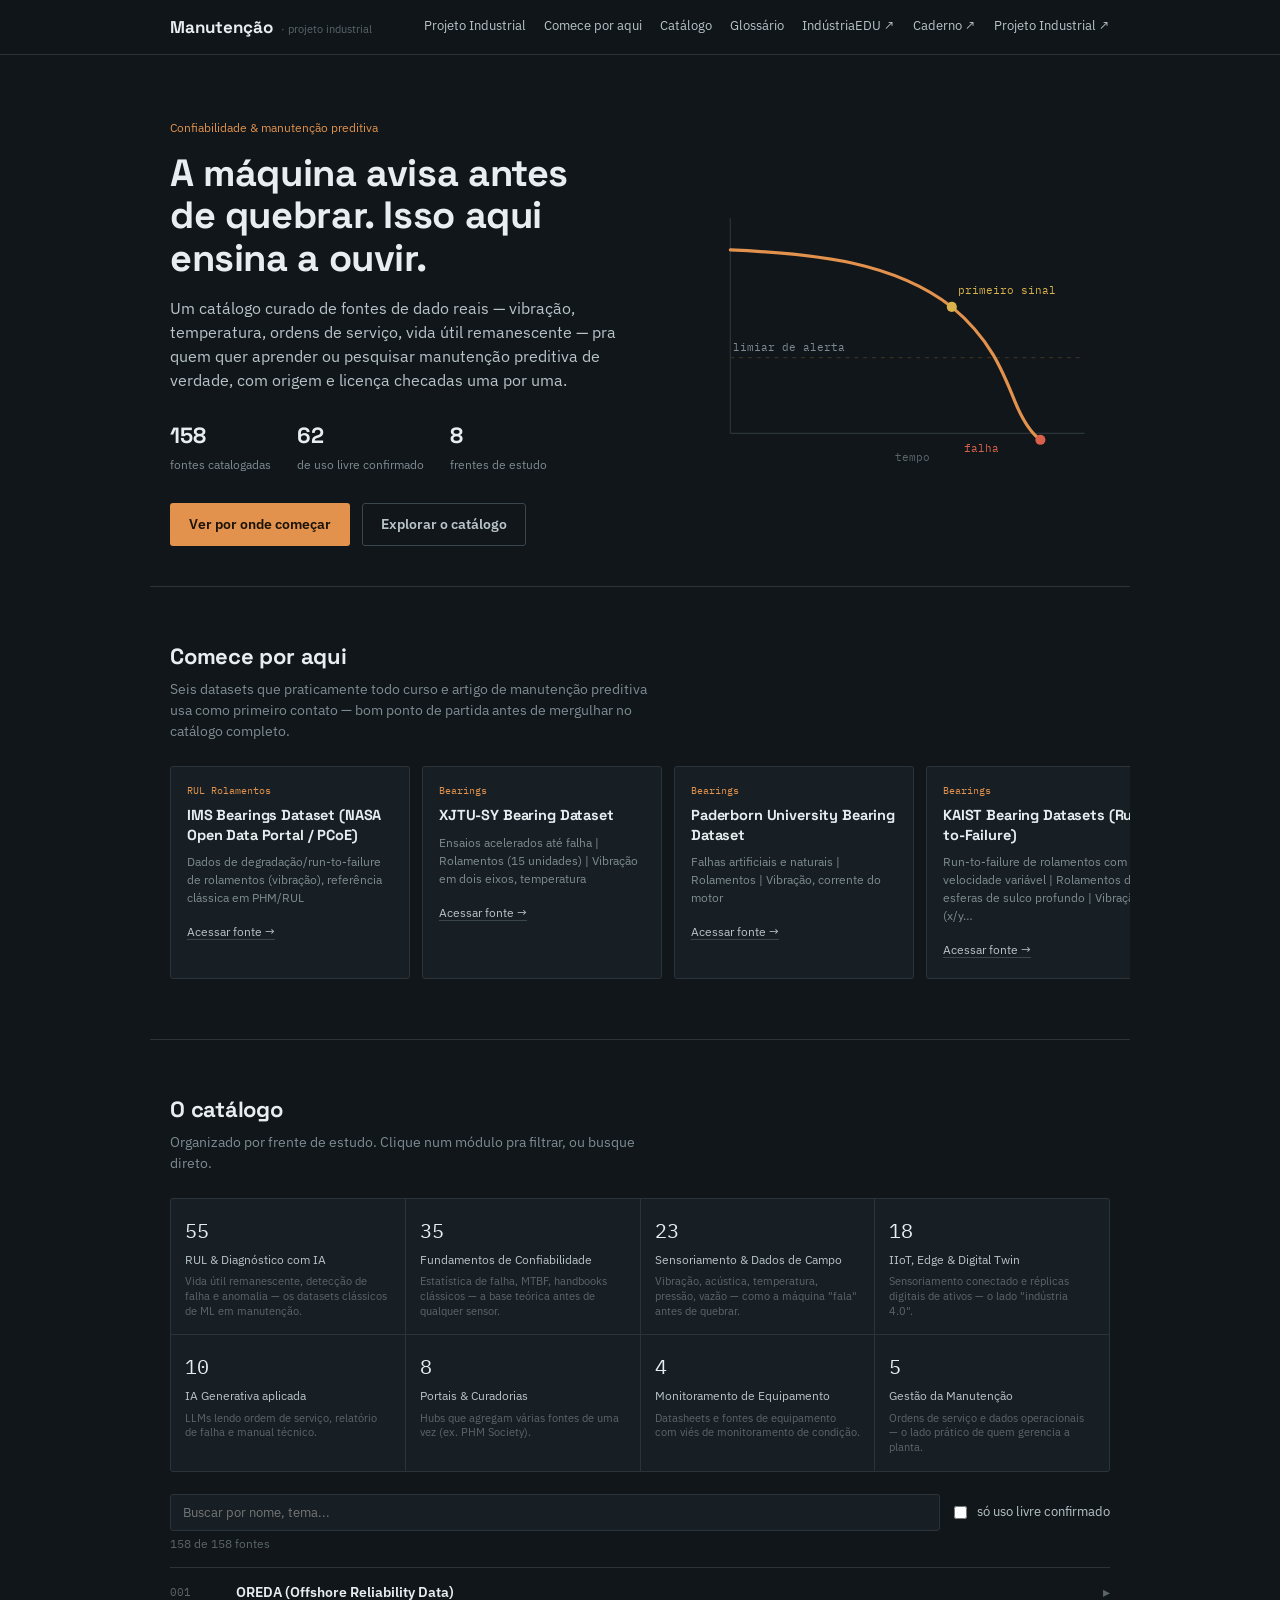
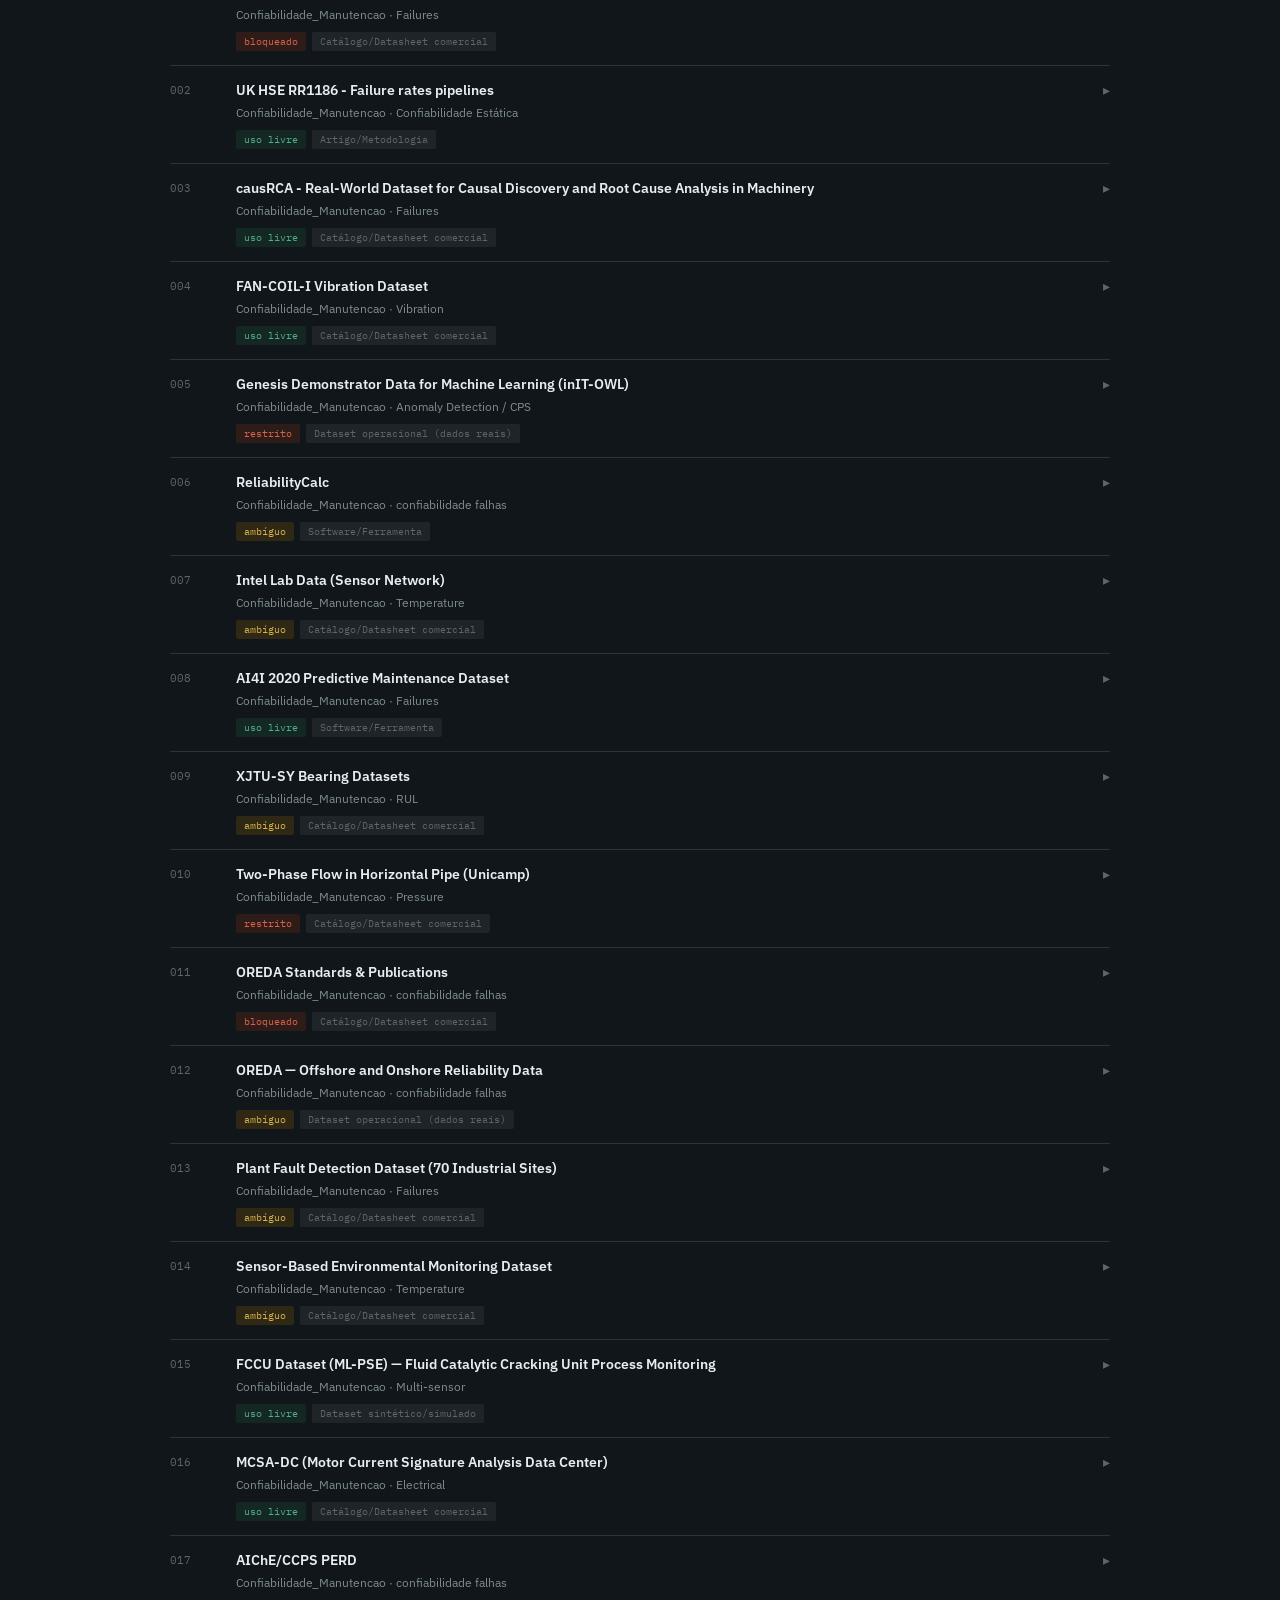
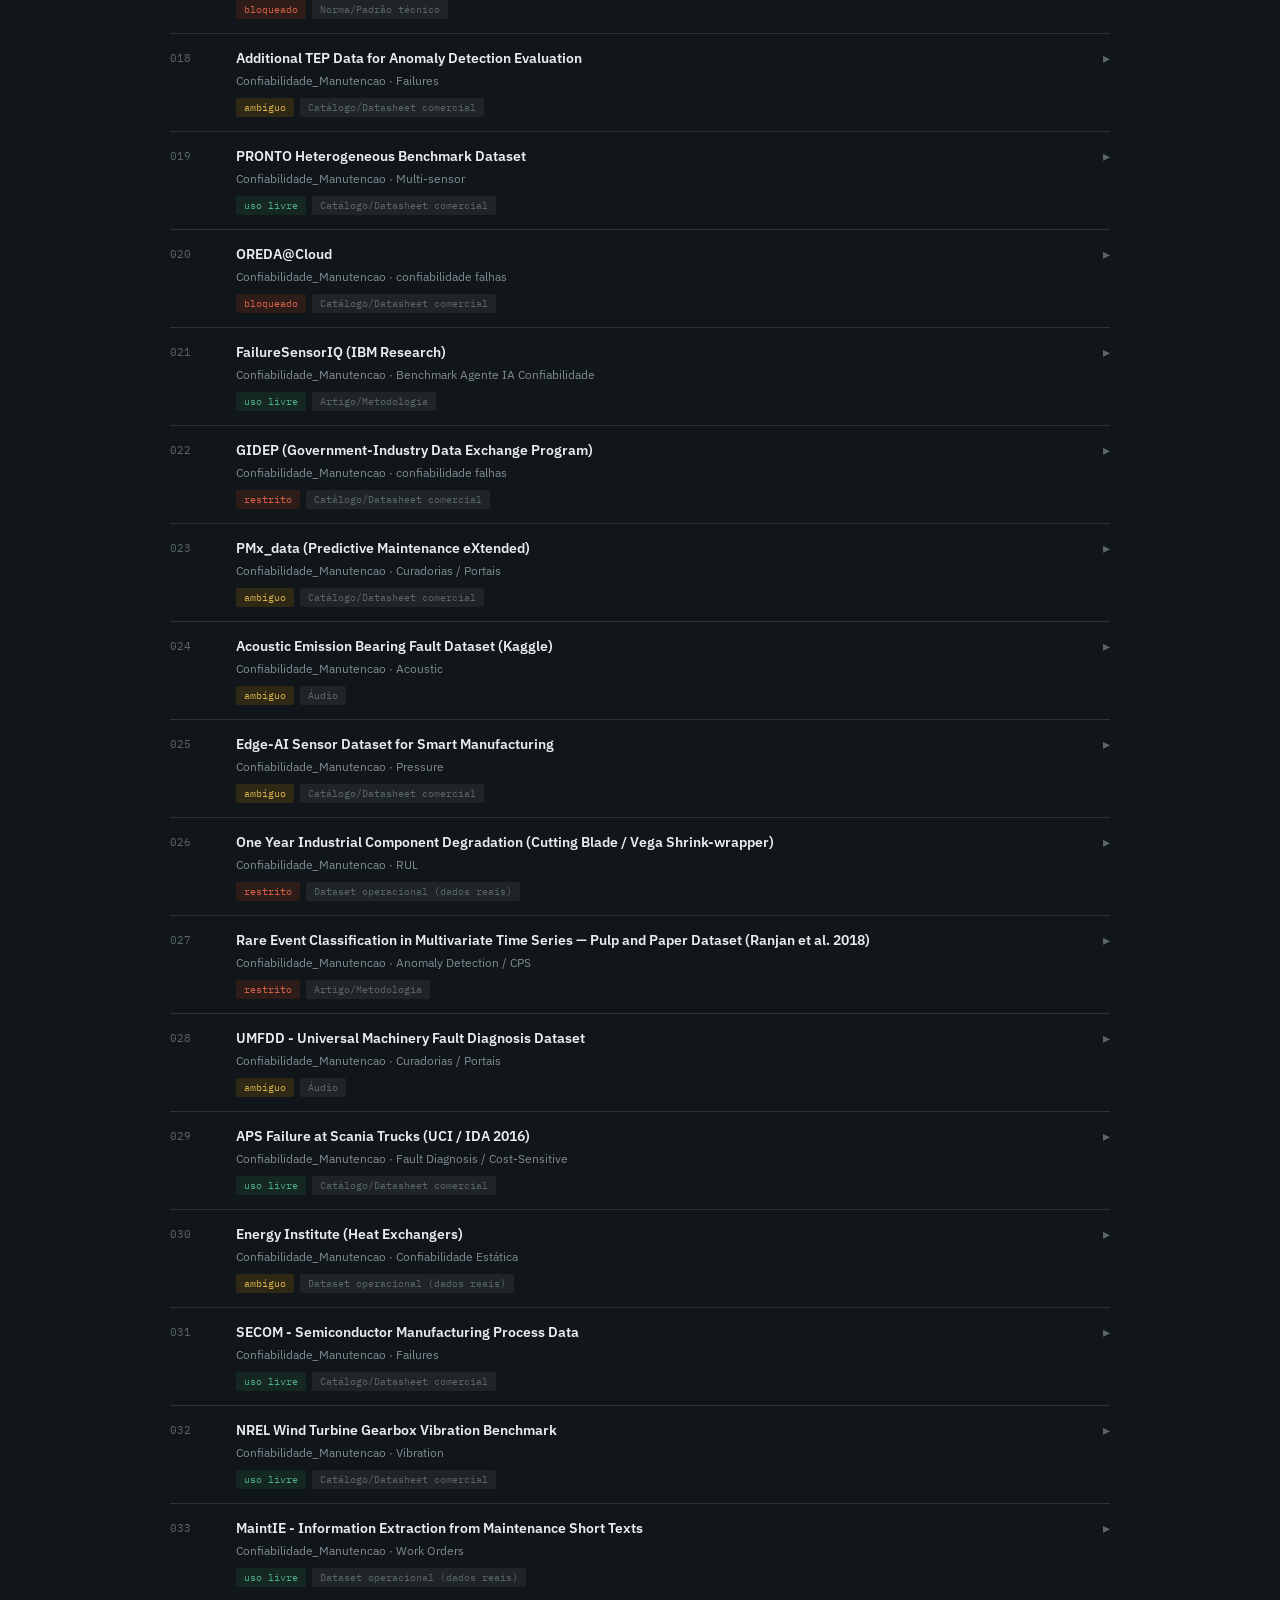
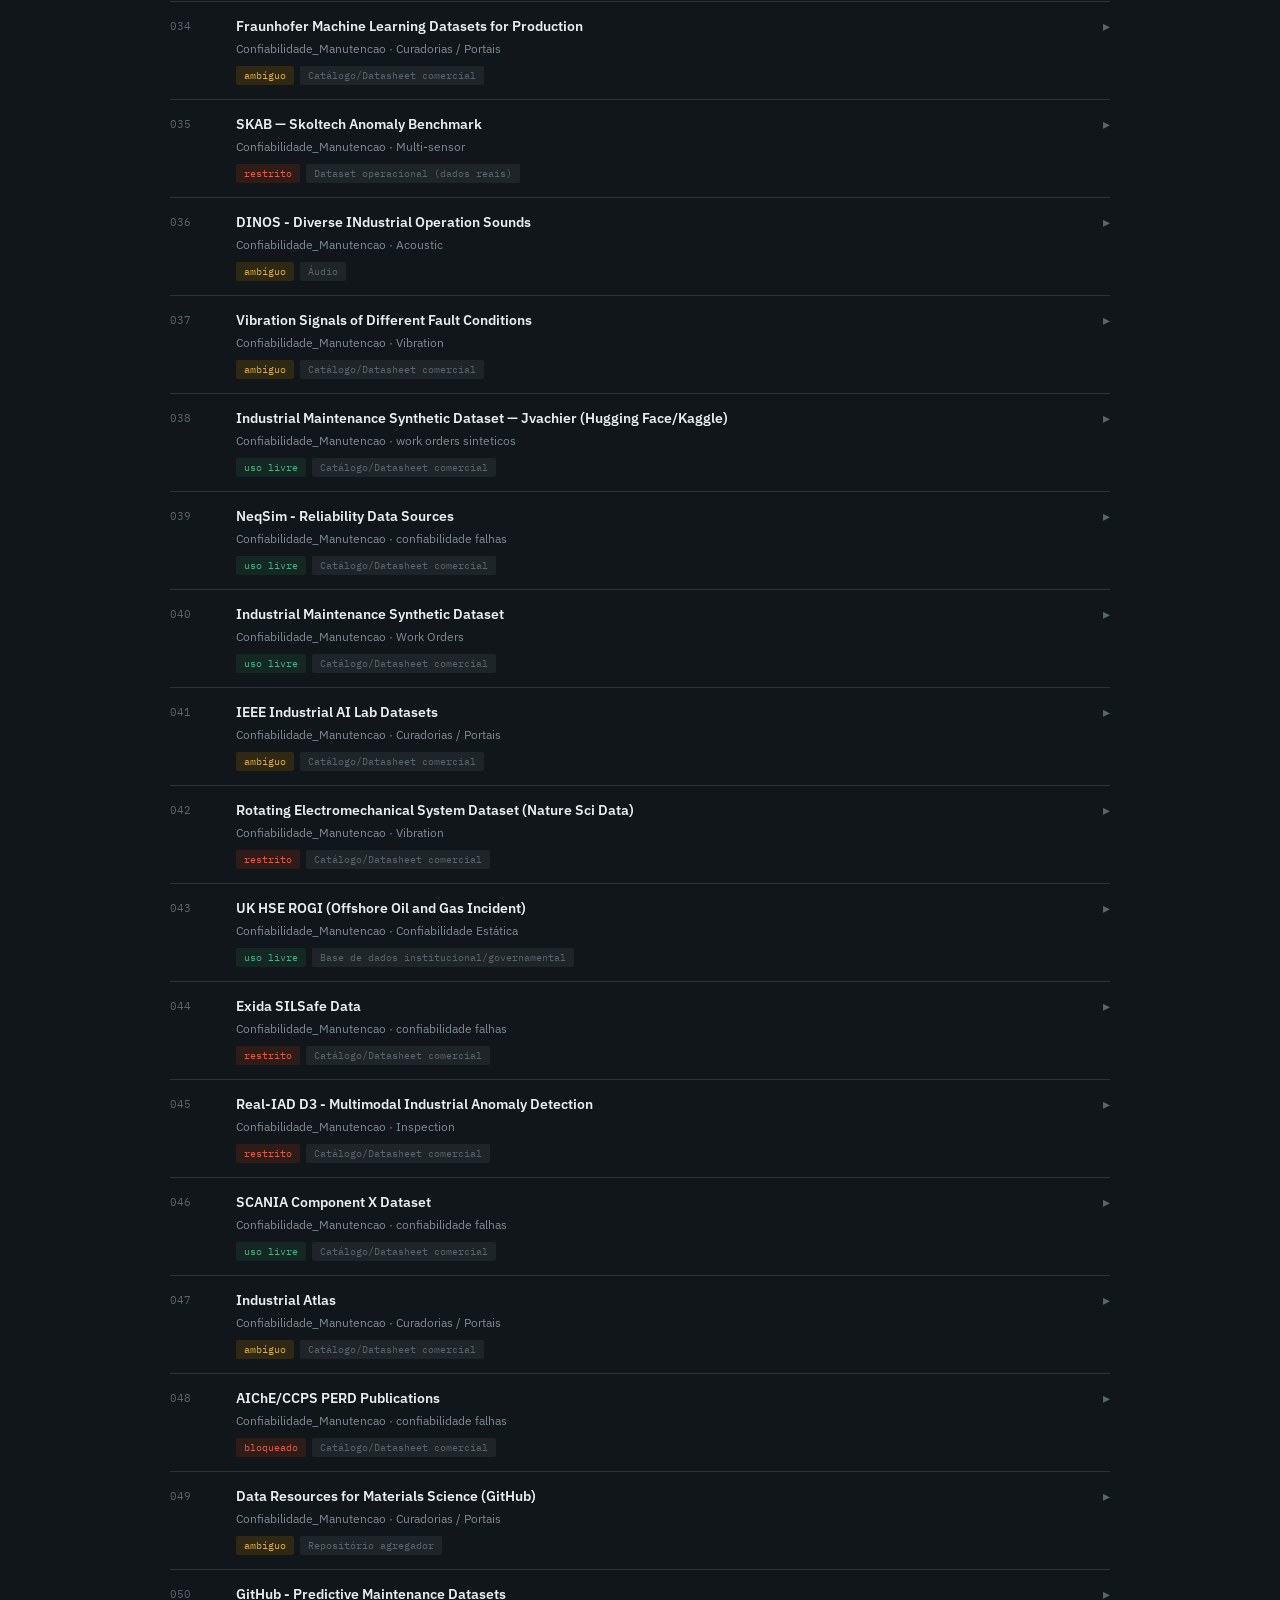
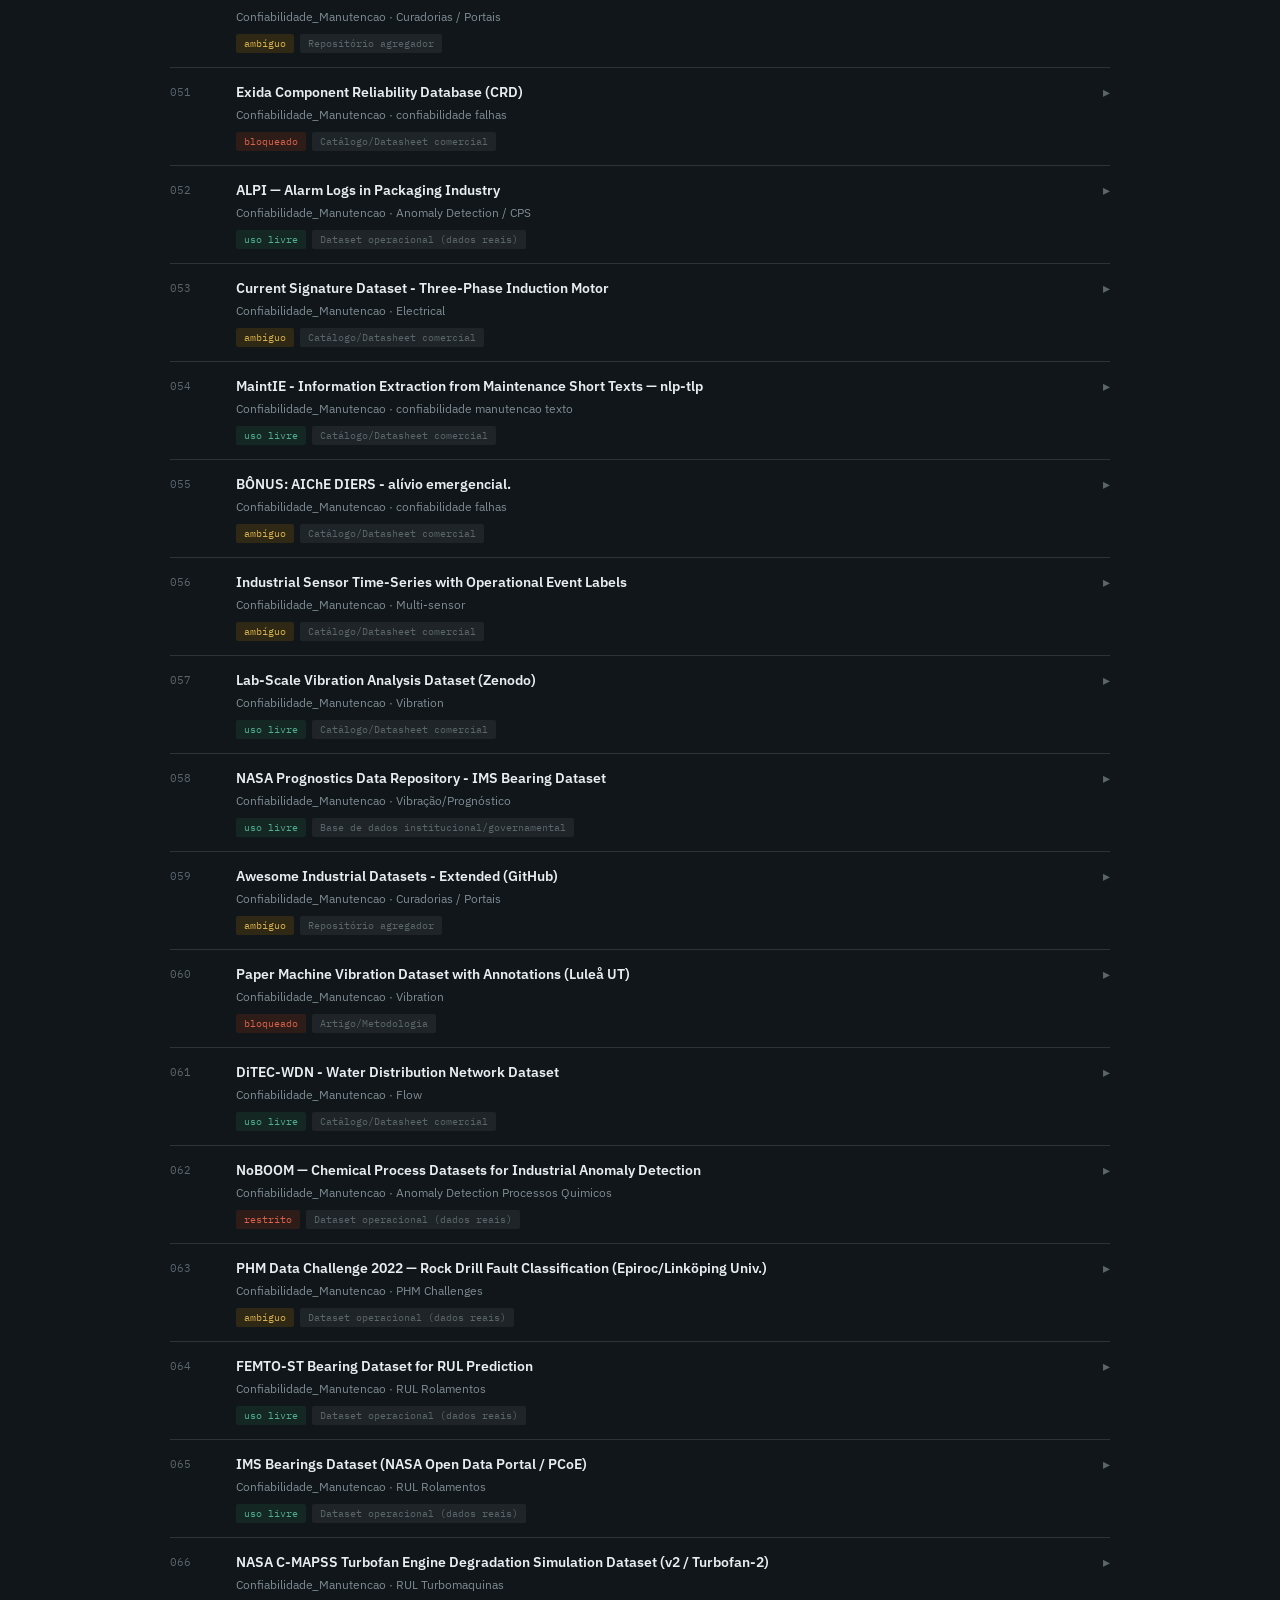
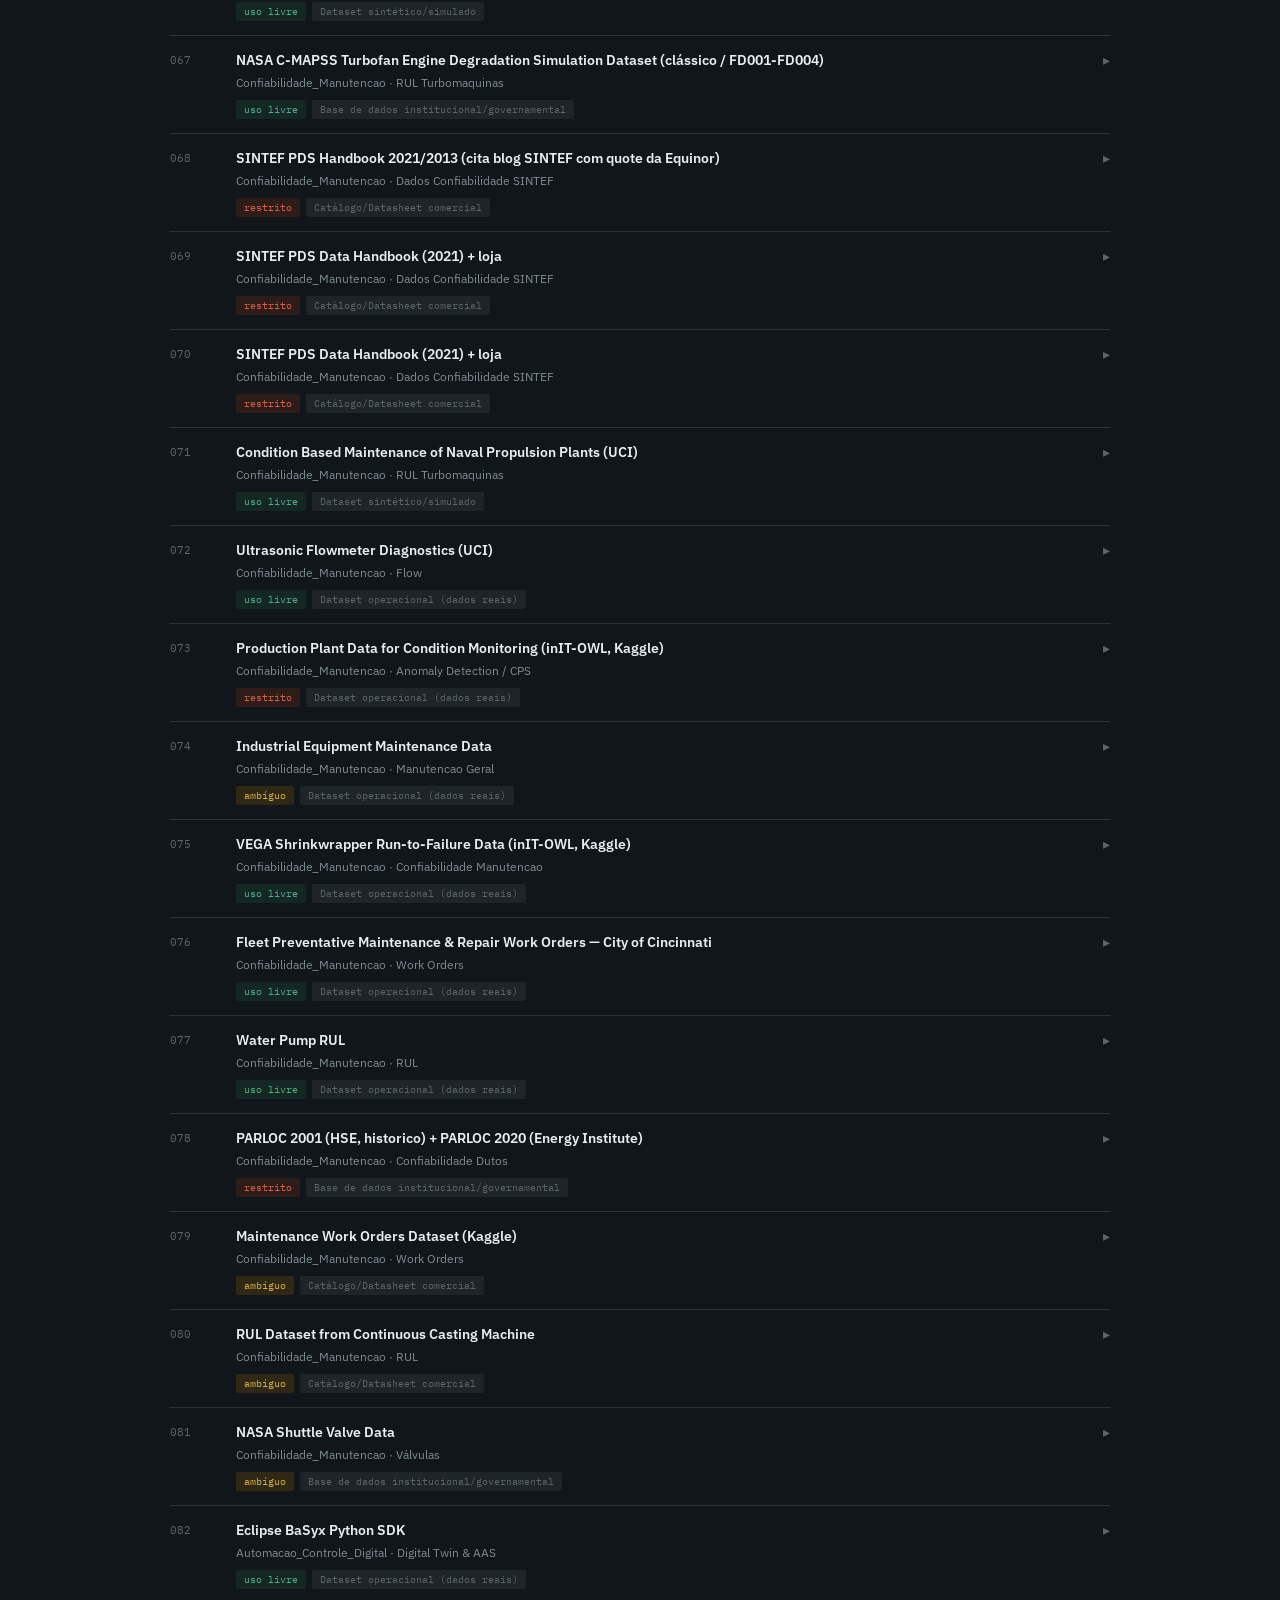
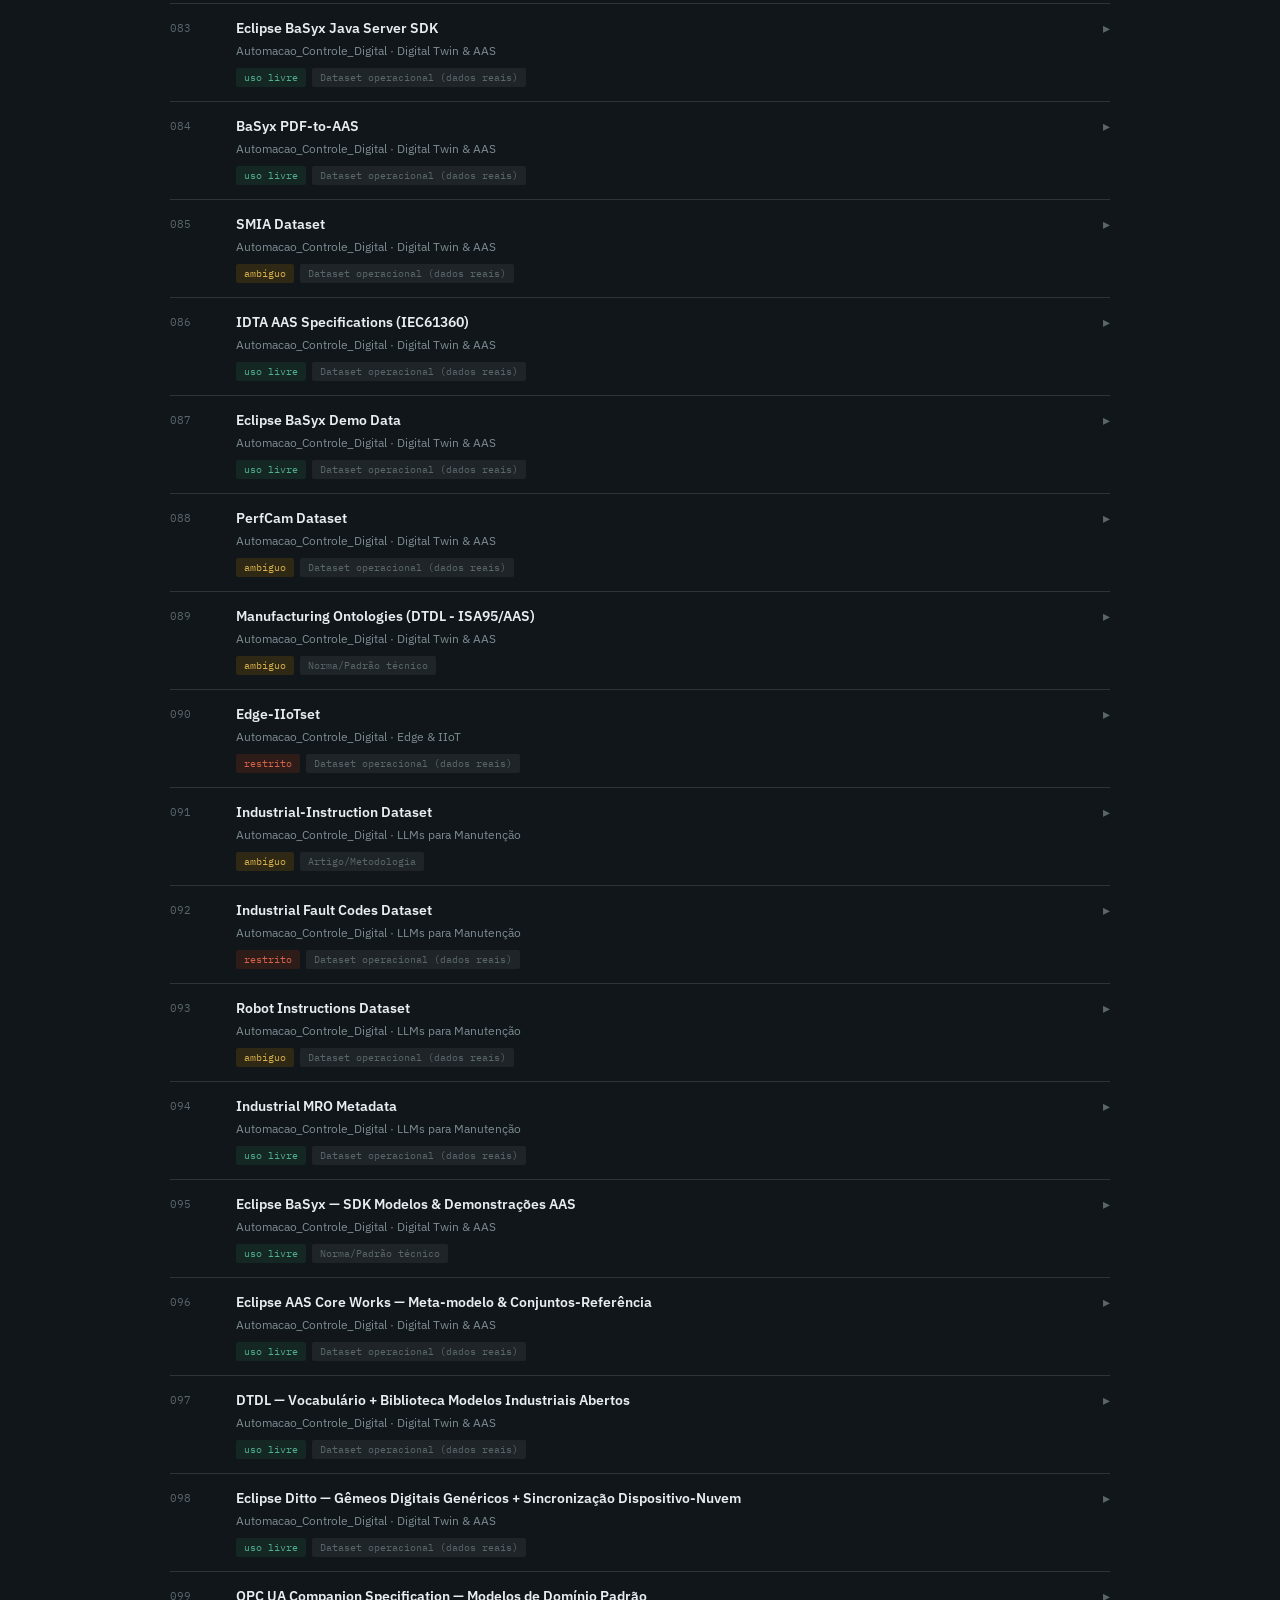
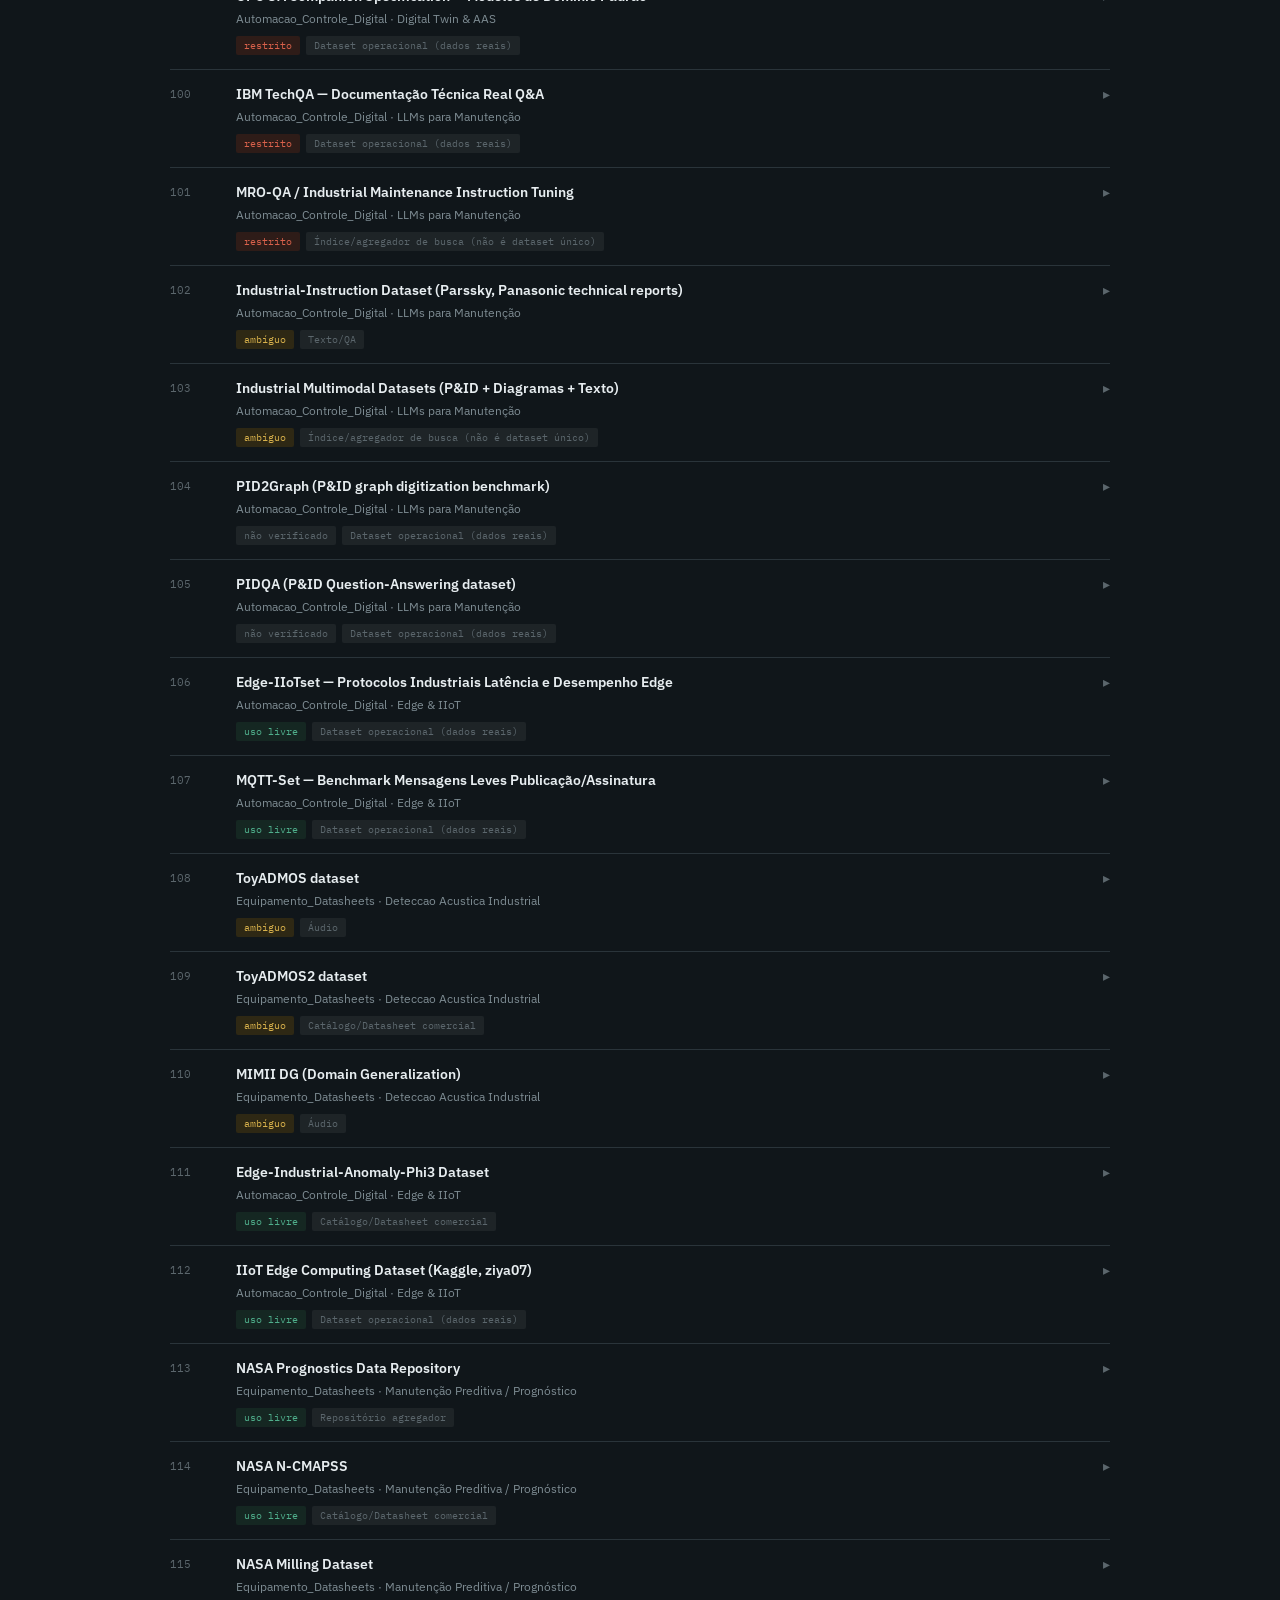
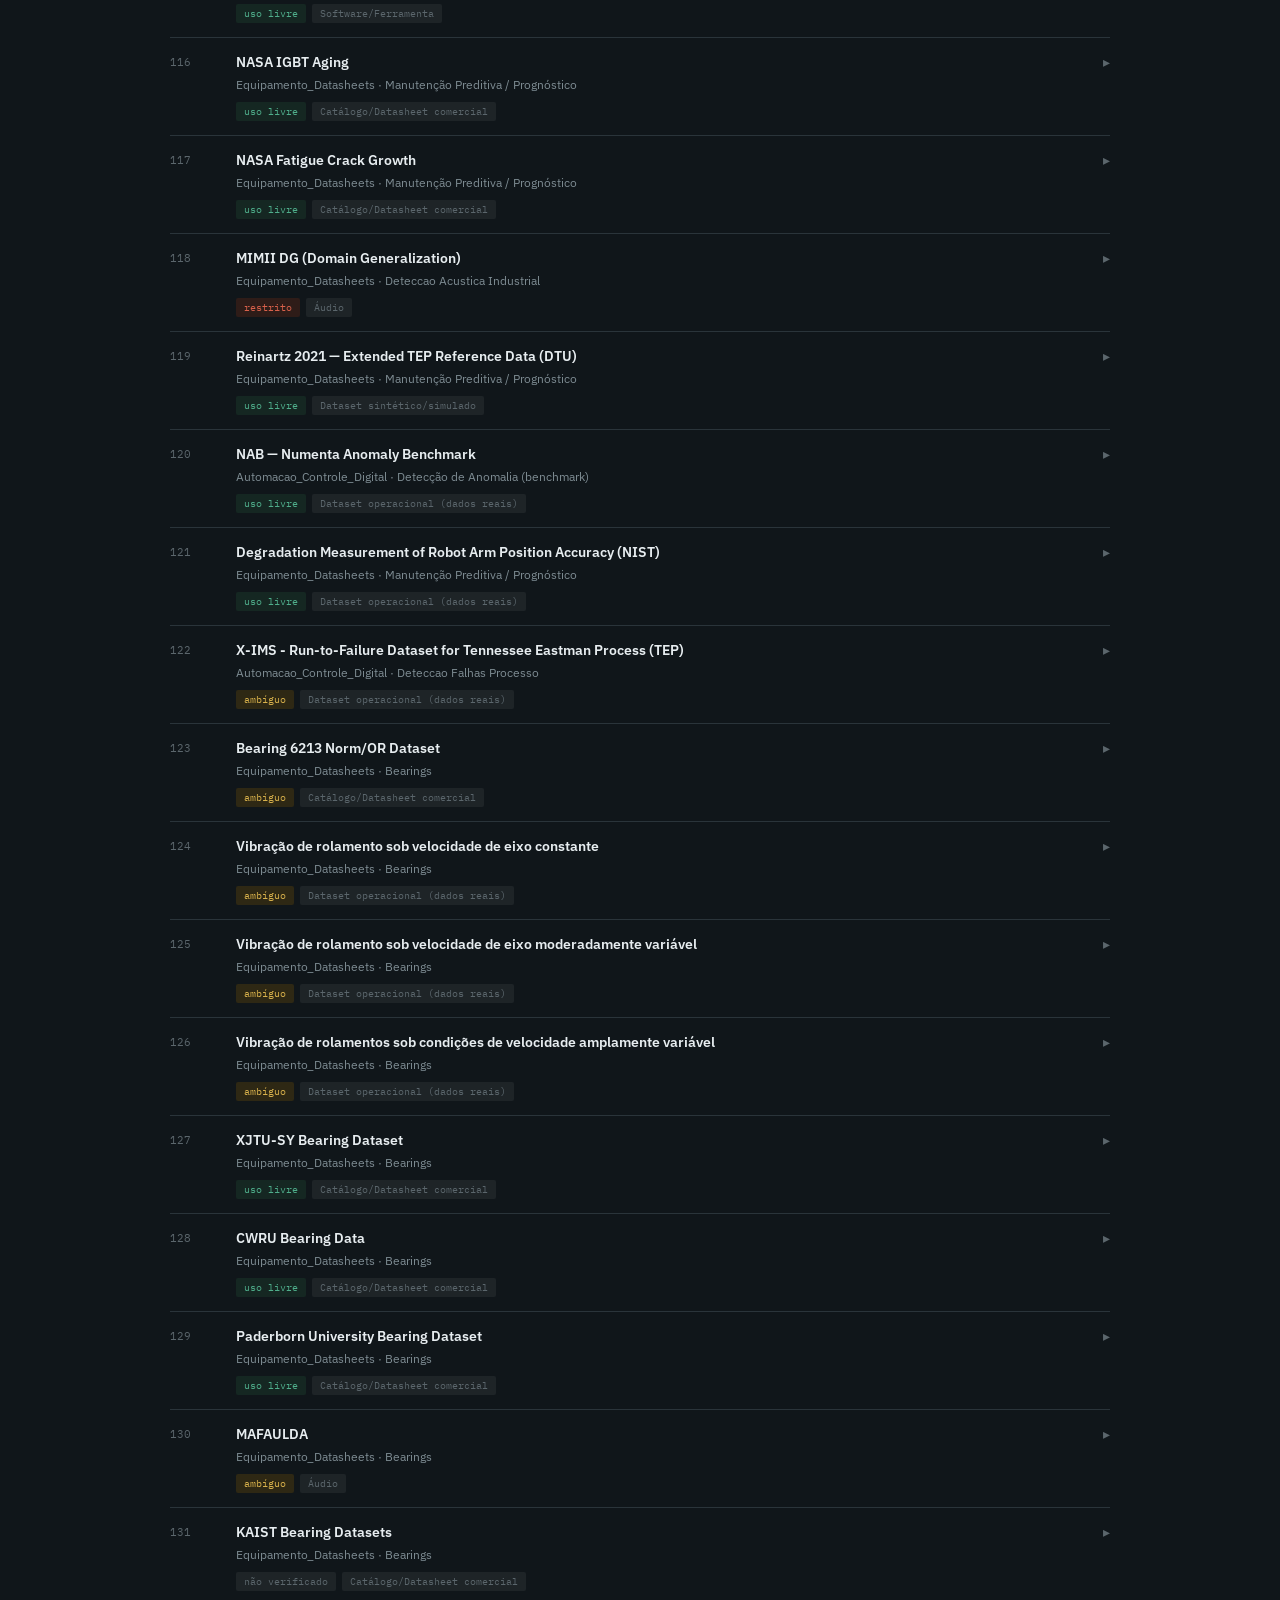
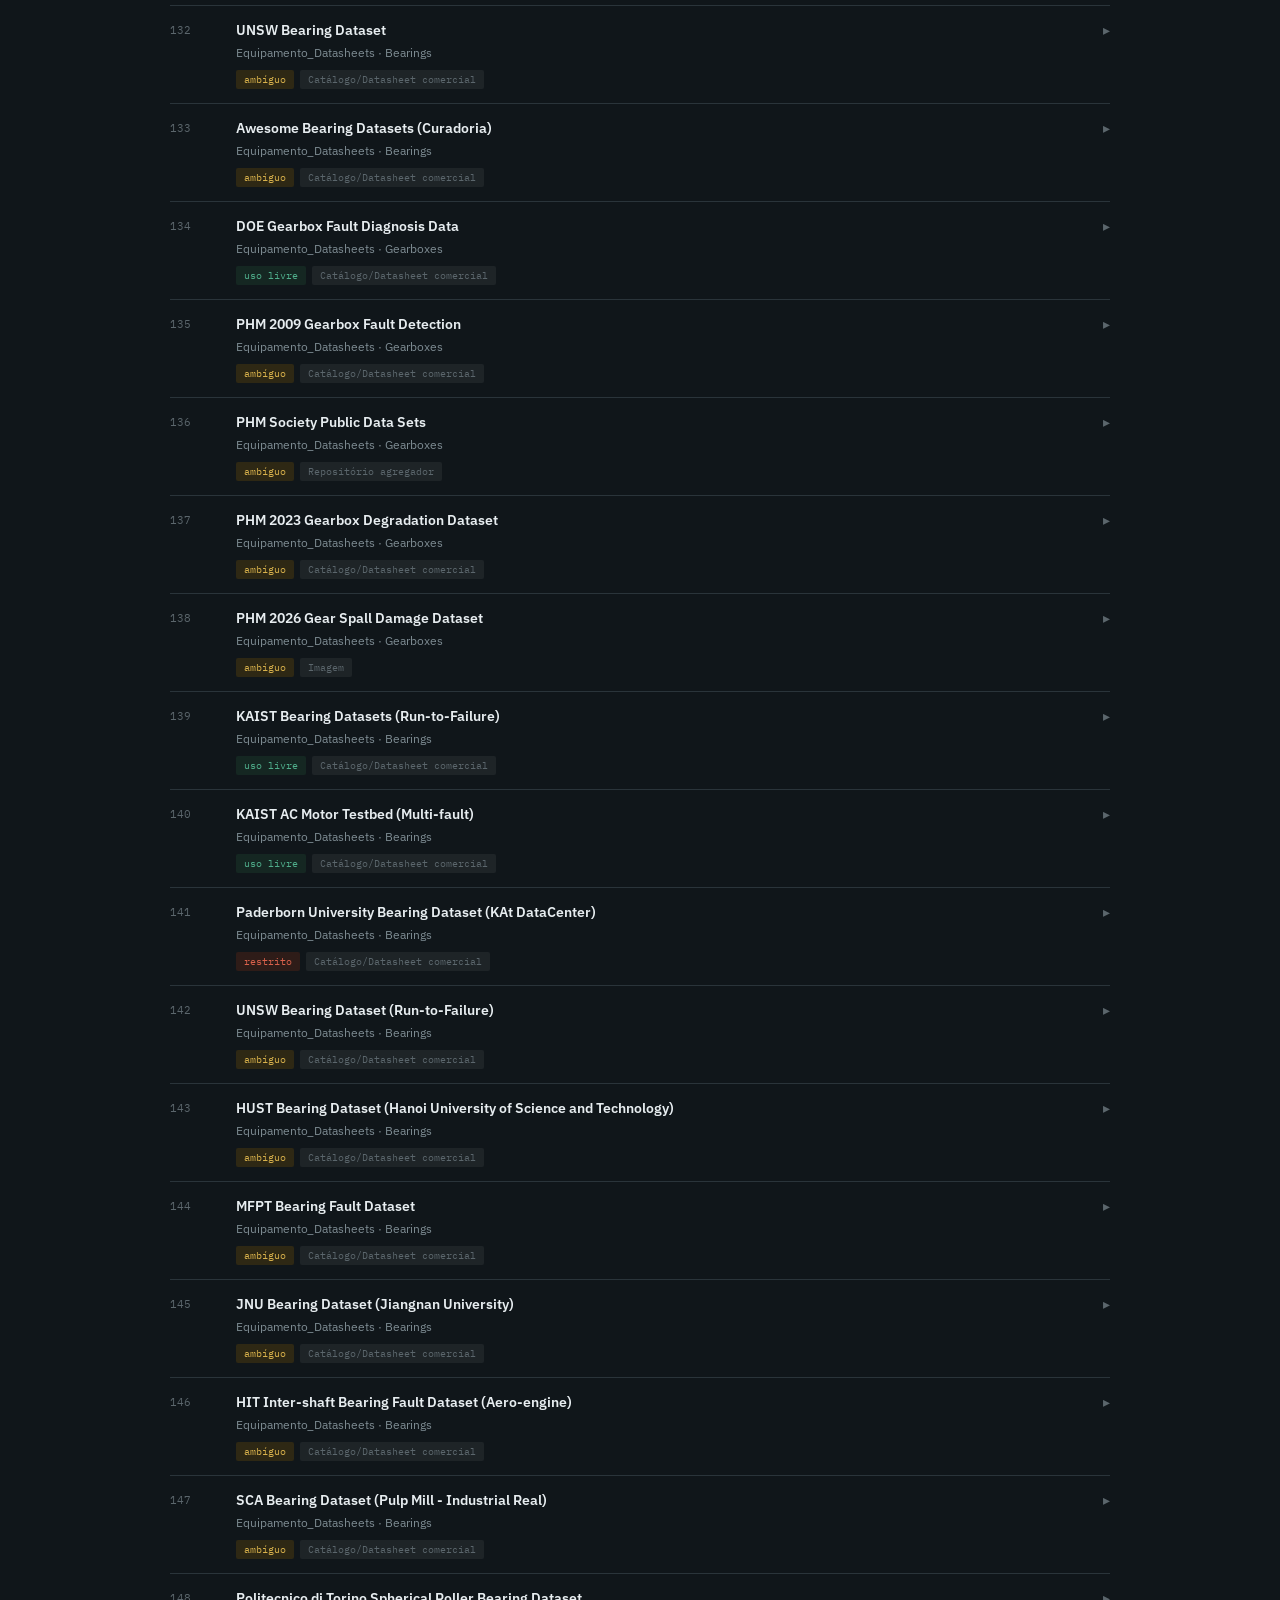
==== index.html @ 616655b9 "Adiciona link de volta para a página inicial (Projeto Industrial)" ====
<!DOCTYPE html>
<html lang="pt-BR">
<head>
<meta charset="UTF-8">
<meta name="viewport" content="width=device-width, initial-scale=1.0">
<title>Manutenção — projeto industrial</title>
<meta name="description" content="Catálogo curado de fontes de dado sobre manutenção preditiva e confiabilidade industrial — 158 fontes, com status de licença registrado por fonte.">
<link rel="icon" type="image/svg+xml" href="favicon.svg">
<meta property="og:type" content="website">
<meta property="og:title" content="Manutenção — projeto industrial">
<meta property="og:description" content="158 fontes de dado sobre manutenção preditiva e confiabilidade, com status de licença por fonte.">
<meta property="og:image" content="https://projetoindustrial.github.io/manutencao/og-image.png">
<meta name="twitter:card" content="summary_large_image">
<link rel="preconnect" href="https://fonts.googleapis.com">
<link rel="preconnect" href="https://fonts.gstatic.com" crossorigin>
<link href="https://fonts.googleapis.com/css2?family=Space+Grotesk:wght@500;600;700&family=IBM+Plex+Sans:wght@400;500;600&family=IBM+Plex+Mono:wght@400;500&display=swap" rel="stylesheet">
<style>
  :root{
    --bg:#10161A; --surface:#171F24; --surface2:#1D262C; --border:#2A343A; --border-light:#3A464D;
    --text:#E7EDF0; --text-soft:#B9C4CA; --muted:#7E8C93; --faint:#5B666C;
    --copper:#E2924D; --copper-dim:#3A2E22;
    --ok:#4FAE8B; --ok-dim:#152722;
    --warn:#D9B24C; --warn-dim:#2E2814;
    --risk:#D9614B; --risk-dim:#2E1C18;
    --gray:#5B666C; --gray-dim:#1E2427;
    --radius:3px;
  }
  *{box-sizing:border-box;}
  html{scroll-behavior:smooth;}
  body{
    margin:0; background:var(--bg); color:var(--text);
    font-family:'IBM Plex Sans',system-ui,sans-serif; font-size:15px; line-height:1.55;
    -webkit-font-smoothing:antialiased;
  }
  h1,h2,h3{ font-family:'Space Grotesk',sans-serif; font-weight:700; margin:0; letter-spacing:-0.01em;}
  .mono{font-family:'IBM Plex Mono',monospace;}
  a{color:inherit;}
  .wrap{max-width:980px; margin:0 auto; padding:0 20px;}
  ::selection{background:var(--copper-dim); color:var(--copper);}

  /* ---------- topo ---------- */
  header{border-bottom:1px solid var(--border); position:sticky; top:0; background:rgba(16,22,26,.92); backdrop-filter:blur(6px); z-index:20;}
  .topbar{display:flex; align-items:center; justify-content:space-between; padding:14px 20px; max-width:980px; margin:0 auto;}
  .brand{display:flex; align-items:baseline; gap:8px;}
  .brand b{font-family:'Space Grotesk',sans-serif; font-size:17px; font-weight:700;}
  .brand span{font-size:11px; color:var(--faint);}
  .topnav{display:flex; gap:18px; font-size:13px;}
  .topnav a{color:var(--text-soft); text-decoration:none; border-bottom:1px solid transparent; padding-bottom:2px;}
  .topnav a:hover{color:var(--copper); border-color:var(--copper);}
  @media (max-width:640px){ .topbar{flex-direction:column; align-items:flex-start; gap:8px;} .topnav{flex-wrap:wrap; gap:6px 14px;} }
  .module:focus-visible,.entry-head:focus-visible{outline:2px solid var(--copper); outline-offset:-2px;}

  /* ---------- hero ---------- */
  .hero{padding:64px 20px 40px; max-width:980px; margin:0 auto; display:grid; grid-template-columns:1.1fr .9fr; gap:40px; align-items:center;}
  @media (max-width:760px){ .hero{grid-template-columns:1fr; padding-top:40px;} }
  .kicker{font-size:12px; color:var(--copper); margin-bottom:14px;}
  .hero h1{font-size:38px; line-height:1.12; max-width:16ch;}
  .hero p.lede{color:var(--text-soft); font-size:15.5px; max-width:46ch; margin-top:16px;}
  .hero .stats{display:flex; gap:26px; margin-top:26px; flex-wrap:wrap;}
  .hero .stat b{display:block; font-family:'Space Grotesk',sans-serif; font-size:22px; color:var(--text);}
  .hero .stat span{font-size:11.5px; color:var(--muted);}
  .cta-row{margin-top:28px; display:flex; gap:12px; flex-wrap:wrap;}
  .btn{display:inline-block; padding:10px 18px; border-radius:var(--radius); font-size:13.5px; font-weight:600; text-decoration:none; cursor:pointer; border:1px solid transparent;}
  .btn-primary{background:var(--copper); color:#1A1207;}
  .btn-primary:hover{background:#EFA562;}
  .btn-ghost{border-color:var(--border-light); color:var(--text-soft);}
  .btn-ghost:hover{border-color:var(--copper); color:var(--copper);}

  /* curva de degradação, assinatura visual */
  .curve-box{position:relative;}
  .curve-box svg{width:100%; height:auto; display:block;}
  .curve-label{position:absolute; font-family:'IBM Plex Mono',monospace; font-size:10px; color:var(--faint);}
  #curvePath{stroke-dasharray:600; stroke-dashoffset:600; animation:draw 1.8s ease-out forwards .2s;}
  @keyframes draw{ to{stroke-dashoffset:0;} }
  @media (prefers-reduced-motion: reduce){ #curvePath{animation:none; stroke-dashoffset:0;} }

  /* ---------- destaques ---------- */
  section{padding:52px 20px; max-width:980px; margin:0 auto; border-top:1px solid var(--border);}
  .section-head{margin-bottom:24px;}
  .section-head h2{font-size:22px;}
  .section-head p{color:var(--muted); font-size:13.5px; margin-top:6px; max-width:60ch;}

  .strip{display:flex; gap:12px; overflow-x:auto; padding-bottom:8px; margin:0 -20px; padding-left:20px; padding-right:20px;}
  .strip::-webkit-scrollbar{height:6px;}
  .strip::-webkit-scrollbar-thumb{background:var(--border-light); border-radius:3px;}
  .dcard{flex:0 0 240px; border:1px solid var(--border); background:var(--surface); padding:16px; border-radius:var(--radius);}
  .dcard .tag{font-family:'IBM Plex Mono',monospace; font-size:10px; color:var(--copper); margin-bottom:8px; display:block;}
  .dcard h3{font-size:14.5px; line-height:1.35; margin-bottom:8px;}
  .dcard p{font-size:12px; color:var(--muted); line-height:1.5; margin:0 0 12px;}
  .dcard a{font-size:12px; color:var(--text-soft); text-decoration:none; border-bottom:1px solid var(--border-light);}
  .dcard a:hover{color:var(--copper); border-color:var(--copper);}

  /* ---------- clusters (módulos) ---------- */
  .modules{display:grid; grid-template-columns:repeat(4,1fr); gap:1px; background:var(--border); border:1px solid var(--border); border-radius:var(--radius); overflow:hidden;}
  @media (max-width:760px){ .modules{grid-template-columns:repeat(2,1fr);} }
  .module{background:var(--surface); padding:16px 14px; cursor:pointer; transition:background .12s;}
  .module:hover{background:var(--surface2);}
  .module.active{background:var(--copper-dim); box-shadow:inset 0 2px 0 var(--copper);}
  .module .n{font-family:'IBM Plex Mono',monospace; font-size:20px; color:var(--text);}
  .module.active .n{color:var(--copper);}
  .module .t{font-size:12px; color:var(--text-soft); margin-top:6px; line-height:1.35;}
  .module .d{font-size:10.5px; color:var(--faint); margin-top:6px; line-height:1.4;}

  /* ---------- controles ---------- */
  .controls{display:flex; gap:10px; margin:22px 0 4px; flex-wrap:wrap; align-items:center;}
  input[type=text]{background:var(--surface); border:1px solid var(--border); color:var(--text); padding:9px 12px; border-radius:var(--radius); font-size:13px; font-family:inherit; flex:1; min-width:180px;}
  input[type=text]:focus{outline:none; border-color:var(--copper);}
  .toggle{display:flex; align-items:center; gap:7px; font-size:12.5px; color:var(--text-soft); cursor:pointer; white-space:nowrap;}
  .toggle input{accent-color:var(--ok);}
  .count-line{font-size:12px; color:var(--faint); margin-bottom:14px;}

  /* ---------- lista tipo diário de bordo ---------- */
  .logbook{border-top:1px solid var(--border);}
  .entry{border-bottom:1px solid var(--border); padding:14px 0; cursor:pointer;}
  .entry-head{display:flex; justify-content:space-between; align-items:flex-start; gap:14px;}
  .entry-id{font-family:'IBM Plex Mono',monospace; font-size:10.5px; color:var(--faint); width:52px; flex-shrink:0; padding-top:2px;}
  .entry-main{flex:1; min-width:0;}
  .entry-title{font-size:14px; font-weight:600; color:var(--text);}
  .entry-sub{font-size:11.5px; color:var(--muted); margin-top:2px;}
  .badges{display:flex; gap:6px; margin-top:8px; flex-wrap:wrap;}
  .badge{font-size:10px; padding:2px 8px; border-radius:2px; font-family:'IBM Plex Mono',monospace; white-space:nowrap;}
  .b-ok{background:var(--ok-dim); color:var(--ok);}
  .b-warn{background:var(--warn-dim); color:var(--warn);}
  .b-risk{background:var(--risk-dim); color:var(--risk);}
  .b-gray{background:var(--gray-dim); color:var(--gray);}
  .entry-arrow{color:var(--faint); font-size:14px; flex-shrink:0; transition:transform .15s;}
  .entry.open .entry-arrow{transform:rotate(90deg); color:var(--copper);}
  .entry-detail{display:none; margin-top:14px; padding:14px; background:var(--surface); border-radius:var(--radius); font-size:12.5px; color:var(--text-soft); line-height:1.6;}
  .entry.open .entry-detail{display:block;}
  .entry-detail .label{font-size:10px; color:var(--faint); font-family:'IBM Plex Mono',monospace; margin:10px 0 3px;}
  .entry-detail .label:first-child{margin-top:0;}
  .entry-detail a.visit{display:inline-block; margin-top:10px; color:var(--copper); text-decoration:none; font-weight:600; font-size:12.5px;}
  .entry-detail a.visit:hover{text-decoration:underline;}
  .uso-line{margin-bottom:4px;}
  .uso-line b{color:var(--text-soft); font-weight:600;}

  /* ---------- glossário ---------- */
  .gloss{display:grid; grid-template-columns:1fr 1fr; gap:20px 32px;}
  @media (max-width:640px){ .gloss{grid-template-columns:1fr;} }
  .gloss dt{font-family:'IBM Plex Mono',monospace; font-size:12.5px; color:var(--copper); margin-bottom:4px;}
  .gloss dd{margin:0; font-size:13px; color:var(--text-soft); line-height:1.55;}

  /* ---------- legenda risco ---------- */
  .legend{display:flex; gap:16px; flex-wrap:wrap; font-size:11.5px; color:var(--muted); margin-top:18px;}
  .legend span{display:flex; align-items:center; gap:6px;}
  .dot{width:8px; height:8px; border-radius:50%; display:inline-block;}

  footer{padding:40px 20px 60px; text-align:center; color:var(--faint); font-size:12px; border-top:1px solid var(--border);}
  footer a{color:var(--text-soft); text-decoration:none; border-bottom:1px solid var(--border-light);}
  .loading{padding:80px 20px; text-align:center; color:var(--faint); font-size:13px;}
</style>
</head>
<body>

<header>
  <div class="topbar">
    <div class="brand"><b>Manutenção</b><span>· projeto industrial</span></div>
    <nav class="topnav" aria-label="Principal">
      <a href="https://projetoindustrial.github.io/">Projeto Industrial</a>
      <a href="#comece">Comece por aqui</a>
      <a href="#catalogo">Catálogo</a>
      <a href="#glossario">Glossário</a>
      <a href="https://projetoindustrial.github.io/industriaedu/" target="_blank">IndústriaEDU ↗</a>
      <a href="https://projetoindustrial.github.io/caderno/" target="_blank">Caderno ↗</a>
      <a href="https://projetoindustrial.github.io/" target="_blank">Projeto Industrial ↗</a>
    </nav>
  </div>
</header>

<div class="hero">
  <div>
    <div class="kicker">Confiabilidade &amp; manutenção preditiva</div>
    <h1>A máquina avisa antes de quebrar. Isso aqui ensina a ouvir.</h1>
    <p class="lede">Um catálogo curado de fontes de dado reais — vibração, temperatura, ordens de serviço, vida útil remanescente — pra quem quer aprender ou pesquisar manutenção preditiva de verdade, com origem e licença checadas uma por uma.</p>
    <div class="stats">
      <div class="stat"><b id="statTotal">158</b><span>fontes catalogadas</span></div>
      <div class="stat"><b id="statOk">—</b><span>de uso livre confirmado</span></div>
      <div class="stat"><b>8</b><span>frentes de estudo</span></div>
    </div>
    <div class="cta-row">
      <a href="#comece" class="btn btn-primary">Ver por onde começar</a>
      <a href="#catalogo" class="btn btn-ghost">Explorar o catálogo</a>
    </div>
  </div>
  <div class="curve-box">
    <svg viewBox="0 0 320 220" fill="none">
      <line x1="20" y1="190" x2="300" y2="190" stroke="#2A343A" stroke-width="1"/>
      <line x1="20" y1="20" x2="20" y2="190" stroke="#2A343A" stroke-width="1"/>
      <line x1="20" y1="130" x2="300" y2="130" stroke="#3A2E22" stroke-width="1" stroke-dasharray="3 4"/>
      <path id="curvePath" d="M 20 45 C 90 48, 150 55, 195 90 C 225 115, 235 140, 245 165 C 252 182, 258 190, 265 195"
            stroke="#E2924D" stroke-width="2.5" fill="none" stroke-linecap="round"/>
      <circle cx="195" cy="90" r="4" fill="#D9B24C"/>
      <circle cx="265" cy="195" r="4" fill="#D9614B"/>
      <text x="200" y="80" fill="#D9B24C" font-family="IBM Plex Mono" font-size="9">primeiro sinal</text>
      <text x="205" y="205" fill="#D9614B" font-family="IBM Plex Mono" font-size="9">falha</text>
      <text x="22" y="125" fill="#7E8C93" font-family="IBM Plex Mono" font-size="9">limiar de alerta</text>
      <text x="150" y="212" fill="#5B666C" font-family="IBM Plex Mono" font-size="9">tempo</text>
    </svg>
  </div>
</div>

<section id="comece">
  <div class="section-head">
    <h2>Comece por aqui</h2>
    <p>Seis datasets que praticamente todo curso e artigo de manutenção preditiva usa como primeiro contato — bom ponto de partida antes de mergulhar no catálogo completo.</p>
  </div>
  <div class="strip" id="destaquesStrip"></div>
</section>

<section id="catalogo">
  <div class="section-head">
    <h2>O catálogo</h2>
    <p>Organizado por frente de estudo. Clique num módulo pra filtrar, ou busque direto.</p>
  </div>
  <div class="modules" id="modules"></div>

  <div class="controls">
    <input type="text" id="searchBox" placeholder="Buscar por nome, tema...">
    <label class="toggle"><input type="checkbox" id="onlyOk"> só uso livre confirmado</label>
  </div>
  <div class="count-line" id="countLine"></div>
  <div class="logbook" id="logbook"></div>
  <div class="legend">
    <span><span class="dot" style="background:#4FAE8B"></span>uso livre / OK</span>
    <span><span class="dot" style="background:#D9B24C"></span>ambíguo — leia a licença</span>
    <span><span class="dot" style="background:#D9614B"></span>restrito / bloqueado</span>
    <span><span class="dot" style="background:#5B666C"></span>não verificado</span>
  </div>
</section>

<section id="glossario">
  <div class="section-head">
    <h2>Glossário rápido</h2>
    <p>Os termos que mais aparecem no catálogo, sem jargão.</p>
  </div>
  <dl class="gloss">
    <dt>RUL</dt><dd>Remaining Useful Life — quanto tempo de vida útil resta num equipamento até a falha, estimado a partir de dados de sensor.</dd>
    <dt>PHM</dt><dd>Prognostics and Health Management — a área que junta diagnóstico (o que está errado) e prognóstico (quando vai falhar).</dd>
    <dt>IIoT</dt><dd>Internet Industrial das Coisas — sensores conectados enviando dado em tempo real de uma planta ou máquina.</dd>
    <dt>Digital Twin / AAS</dt><dd>Réplica digital de um ativo físico, usada pra simular comportamento antes que ele aconteça de verdade.</dd>
    <dt>Run-to-failure</dt><dd>Tipo de dataset onde o equipamento roda até quebrar de propósito, gerando o histórico completo de degradação.</dd>
    <dt>Risco legal</dt><dd>Nossa classificação da licença de cada fonte — uso livre, ambíguo, restrito ou ainda não verificado. É um resumo: confirme sempre na página oficial antes de reutilizar.</dd>
  </dl>
</section>

<footer>
  <div class="wrap">
    Dado bruto e metodologia de verificação de fonte vêm do
    <a href="https://projetoindustrial.github.io/industriaedu/" target="_blank">Catálogo de Fontes de Dado Industrial</a>,
    projeto irmão do IndústriaEDU. Cada fonte traz o status de verificação e a licença registrados no catálogo; as marcadas como ambíguas ou não verificadas exigem conferência na página oficial. A licença exibida é um resumo e pode estar desatualizada. Projeto independente, sem vínculo com as organizações citadas.
  </div>
</footer>

<script>
const CLUSTER_ORDER = ["rul_ia","fundamentos","sensoriamento","iiot_twin","ia_generativa","portais","equipamento","gestao"];
const RISK_CLASS = {
  OK:"b-ok", ABERTO:"b-ok", BAIXO:"b-ok",
  AMBIGUO:"b-warn",
  RESTRITO:"b-risk", BLOQUEADO:"b-risk", "BLOQUEADO_FERRAMENTA":"b-risk", DISTRIBUIDOR_TERCEIRO:"b-warn",
};
const RISK_LABEL = {
  OK:"uso livre", ABERTO:"uso livre", BAIXO:"uso livre",
  AMBIGUO:"ambíguo", RESTRITO:"restrito", BLOQUEADO:"bloqueado", BLOQUEADO_FERRAMENTA:"bloqueado (ferramenta)",
  DISTRIBUIDOR_TERCEIRO:"distribuidor terceiro", NAO_VERIFICADO:"não verificado",
};
const LIC_DUVIDOSA = /(prov[áa]vel|n[ãa]o verific|^\s*verificar|a verificar|n[ãa]o confirm)/i;
const LIVRE = ["OK","ABERTO","BAIXO"];
// Só conta como "uso livre" se a fonte foi localizada e a licença não está marcada como duvidosa.
function effRisk(s){
  const r = s.risco_legal;
  if(LIVRE.includes(r)){
    if(s.status==="PENDENTE_NAO_LOCALIZADO") return "NAO_VERIFICADO";
    if(LIC_DUVIDOSA.test(s.licenca||"")) return "AMBIGUO";
  }
  return r;
}
function isLivre(s){ return LIVRE.includes(effRisk(s)); }
function normUrl(u){
  u=(u||"").trim();
  if(/^https?:\/\/\S+$/i.test(u)) return u;
  if(/^[a-z0-9.-]+\.[a-z]{2,}(\/\S*)?$/i.test(u)) return "https://"+u;   // veio sem protocolo
  return "";                                                              // não é um link (ex.: texto de licença no campo url)
}
function safeUrl(u){ return u ? escapeHtml(u) : "#"; }
function riskClass(r){ return RISK_CLASS[r] || "b-gray"; }
function riskLabel(r){ return RISK_LABEL[r] || (r||"não verificado"); }

let DATA = null, activeCluster = null;

fetch("data.json").then(r=>r.json()).then(d=>{
  DATA = d;
  DATA.sources.forEach(s=>{ s.url = normUrl(s.url); });
  document.getElementById("statTotal").textContent = d.total;
  const okCount = d.sources.filter(isLivre).length;
  document.getElementById("statOk").textContent = okCount;
  renderDestaques();
  renderModules();
  renderList();
  document.getElementById("searchBox").addEventListener("input", renderList);
  document.getElementById("onlyOk").addEventListener("change", renderList);
}).catch(()=>{
  document.getElementById("logbook").innerHTML = '<div class="loading">Não consegui carregar data.json — confira se o arquivo está na mesma pasta do index.html.</div>';
});

function renderDestaques(){
  const strip = document.getElementById("destaquesStrip");
  strip.innerHTML = DATA.destaques.map(id=>{
    const s = DATA.sources.find(x=>x.id===id);
    if(!s) return "";
    return `<div class="dcard">
      <span class="tag">${(s.subtema||"").replace(/_/g," ")}</span>
      <h3>${escapeHtml(s.nome)}</h3>
      <p>${escapeHtml((s.oferece||"").slice(0,110))}${(s.oferece||"").length>110?"…":""}</p>
      <a href="${safeUrl(s.url)}" target="_blank" rel="noopener">Acessar fonte →</a>
    </div>`;
  }).join("");
}

function renderModules(){
  const box = document.getElementById("modules");
  const counts = {};
  DATA.sources.forEach(s=>{ counts[s.cluster] = (counts[s.cluster]||0)+1; });
  box.innerHTML = CLUSTER_ORDER.map(key=>{
    const meta = DATA.clusters[key];
    if(!meta) return "";
    return `<div class="module" data-cluster="${key}" role="button" tabindex="0" aria-pressed="false">
      <div class="n">${counts[key]||0}</div>
      <div class="t">${meta.nome}</div>
      <div class="d">${meta.desc}</div>
    </div>`;
  }).join("");
  box.querySelectorAll(".module").forEach(el=>{
    const acionar = ()=>{
      const c = el.getAttribute("data-cluster");
      activeCluster = (activeCluster===c) ? null : c;
      box.querySelectorAll(".module").forEach(m=>{
        const on = m.getAttribute("data-cluster")===activeCluster;
        m.classList.toggle("active", on); m.setAttribute("aria-pressed", on);
      });
      renderList();
    };
    el.addEventListener("click", acionar);
    el.addEventListener("keydown", e=>{ if(e.key==="Enter"||e.key===" "){ e.preventDefault(); acionar(); } });
  });
}

function renderList(){
  const q = document.getElementById("searchBox").value.trim().toLowerCase();
  const onlyOk = document.getElementById("onlyOk").checked;
  let list = DATA.sources.filter(s=>{
    if(activeCluster && s.cluster!==activeCluster) return false;
    if(onlyOk && !isLivre(s)) return false;
    if(q){
      const hay = (s.nome+" "+(s.subtema||"")+" "+(s.tema||"")+" "+(s.oferece||"")).toLowerCase();
      if(!hay.includes(q)) return false;
    }
    return true;
  });
  document.getElementById("countLine").textContent = `${list.length} de ${DATA.total} fontes`;
  const book = document.getElementById("logbook");
  book.innerHTML = list.map((s,i)=>{
    const usos = (s.tags_uso||[]).map(t=>`<div class="uso-line"><b>${escapeHtml((t.tag||"").replace(/_/g," "))}:</b> ${escapeHtml(t.frase||"")}</div>`).join("");
    const casos = (s.casos_de_uso||[]).map(c=>`<div class="uso-line"><b>${escapeHtml(c.equipamento||"")}:</b> ${escapeHtml(c.nota||"")}</div>`).join("");
    return `<div class="entry" data-id="${s.id}">
      <div class="entry-head" role="button" tabindex="0" aria-expanded="false">
        <div class="entry-id">${String(i+1).padStart(3,"0")}</div>
        <div class="entry-main">
          <div class="entry-title">${escapeHtml(s.nome)}</div>
          <div class="entry-sub">${escapeHtml(s.tema||"")} · ${escapeHtml((s.subtema||"").replace(/_/g," "))}</div>
          <div class="badges">
            <span class="badge ${riskClass(effRisk(s))}">${riskLabel(effRisk(s))}</span>
            ${s.tipo_fonte?`<span class="badge b-gray">${escapeHtml(s.tipo_fonte)}</span>`:""}
          </div>
        </div>
        <div class="entry-arrow">▸</div>
      </div>
      <div class="entry-detail">
        <p>${escapeHtml(s.oferece||"sem descrição registrada.")}</p>
        ${s.licenca?`<div class="label">LICENÇA</div><div>${escapeHtml(s.licenca)}</div>`:""}
        ${usos?`<div class="label">USO TÉCNICO</div>${usos}`:""}
        ${casos?`<div class="label">ONDE ISSO ENTRA NA PLANTA</div>${casos}`:""}
        ${s.url?`<a class="visit" href="${safeUrl(s.url)}" target="_blank" rel="noopener">Acessar fonte original →</a>`:""}
      </div>
    </div>`;
  }).join("") || '<div class="loading">Nenhuma fonte bate com esse filtro.</div>';

  book.querySelectorAll(".entry").forEach(el=>{
    const head = el.querySelector(".entry-head");
    const alternar = ()=>{ const aberto = el.classList.toggle("open"); head.setAttribute("aria-expanded", aberto); };
    head.addEventListener("click", alternar);
    head.addEventListener("keydown", e=>{ if(e.key==="Enter"||e.key===" "){ e.preventDefault(); alternar(); } });
  });
}

function escapeHtml(str){
  return String(str).replace(/[&<>"']/g, c=>({"&":"&amp;","<":"&lt;",">":"&gt;",'"':"&quot;","'":"&#39;"}[c]));
}
</script>

</body>
</html>
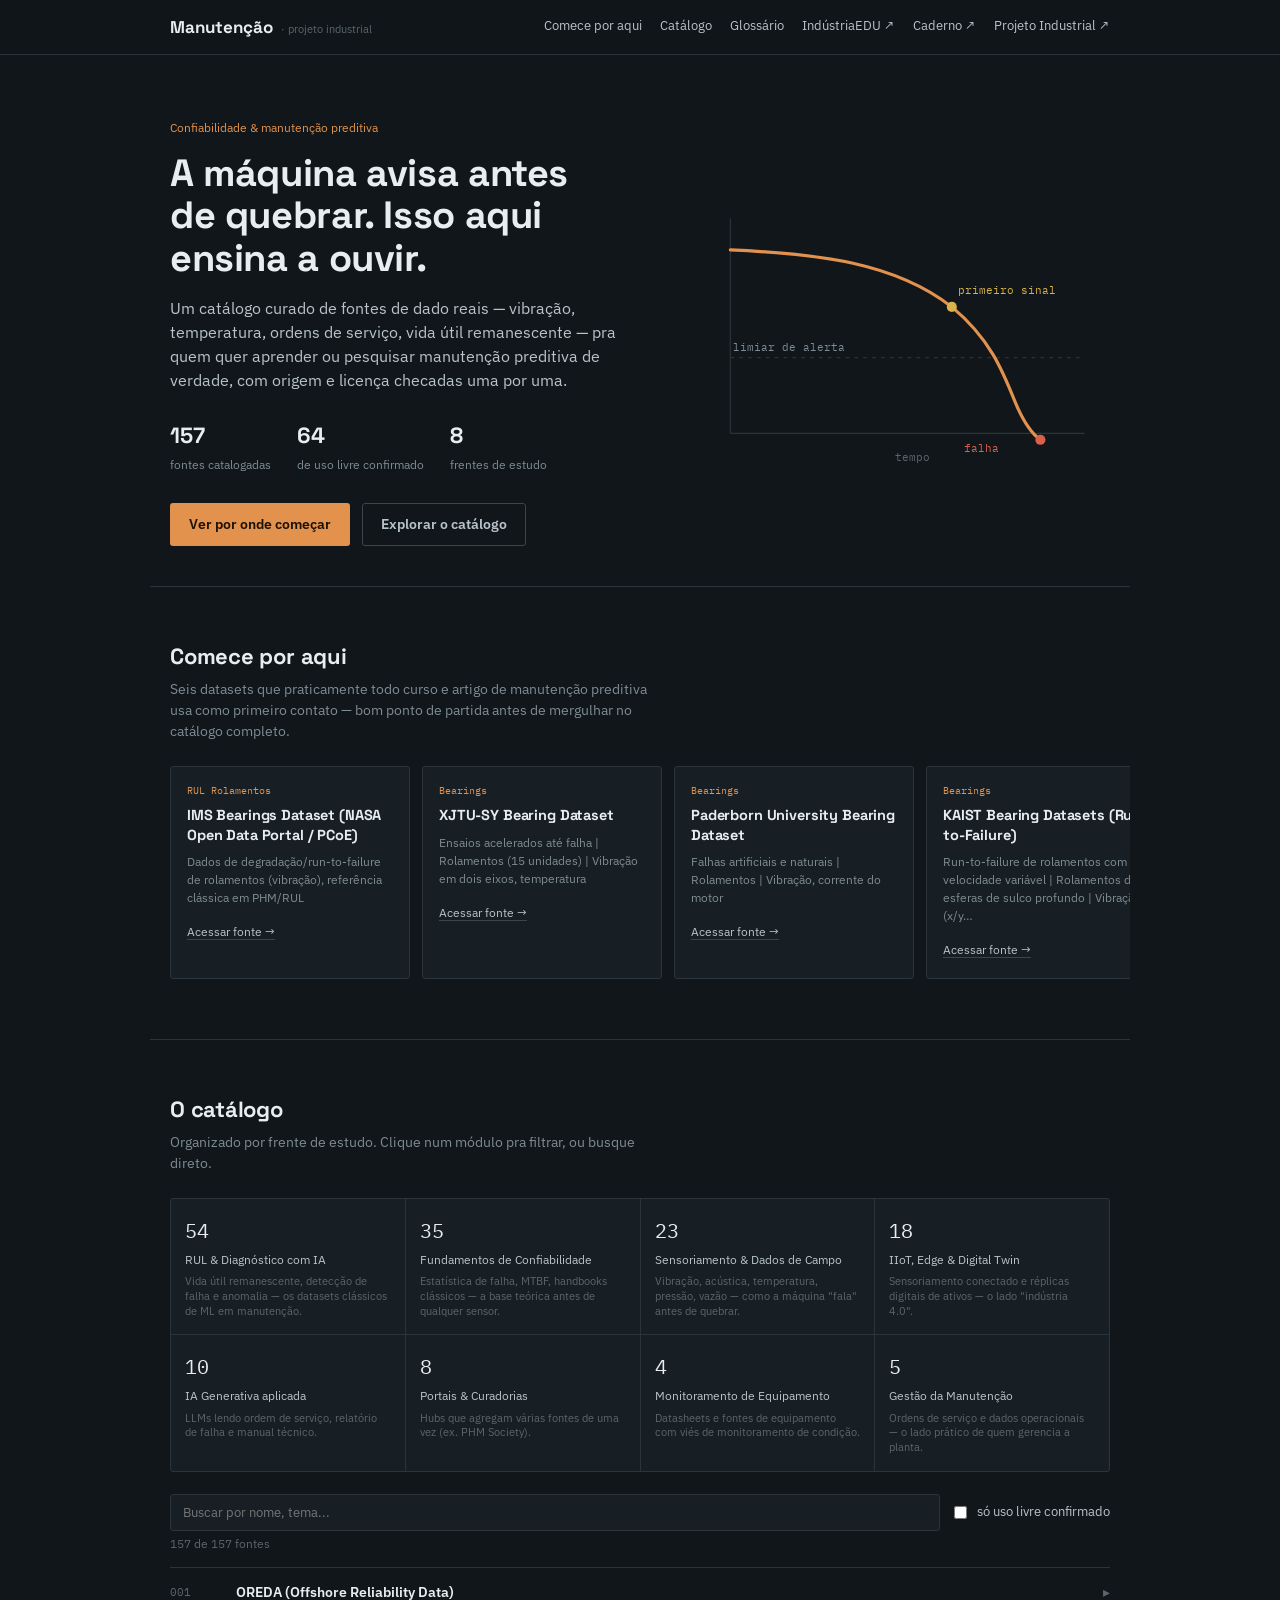
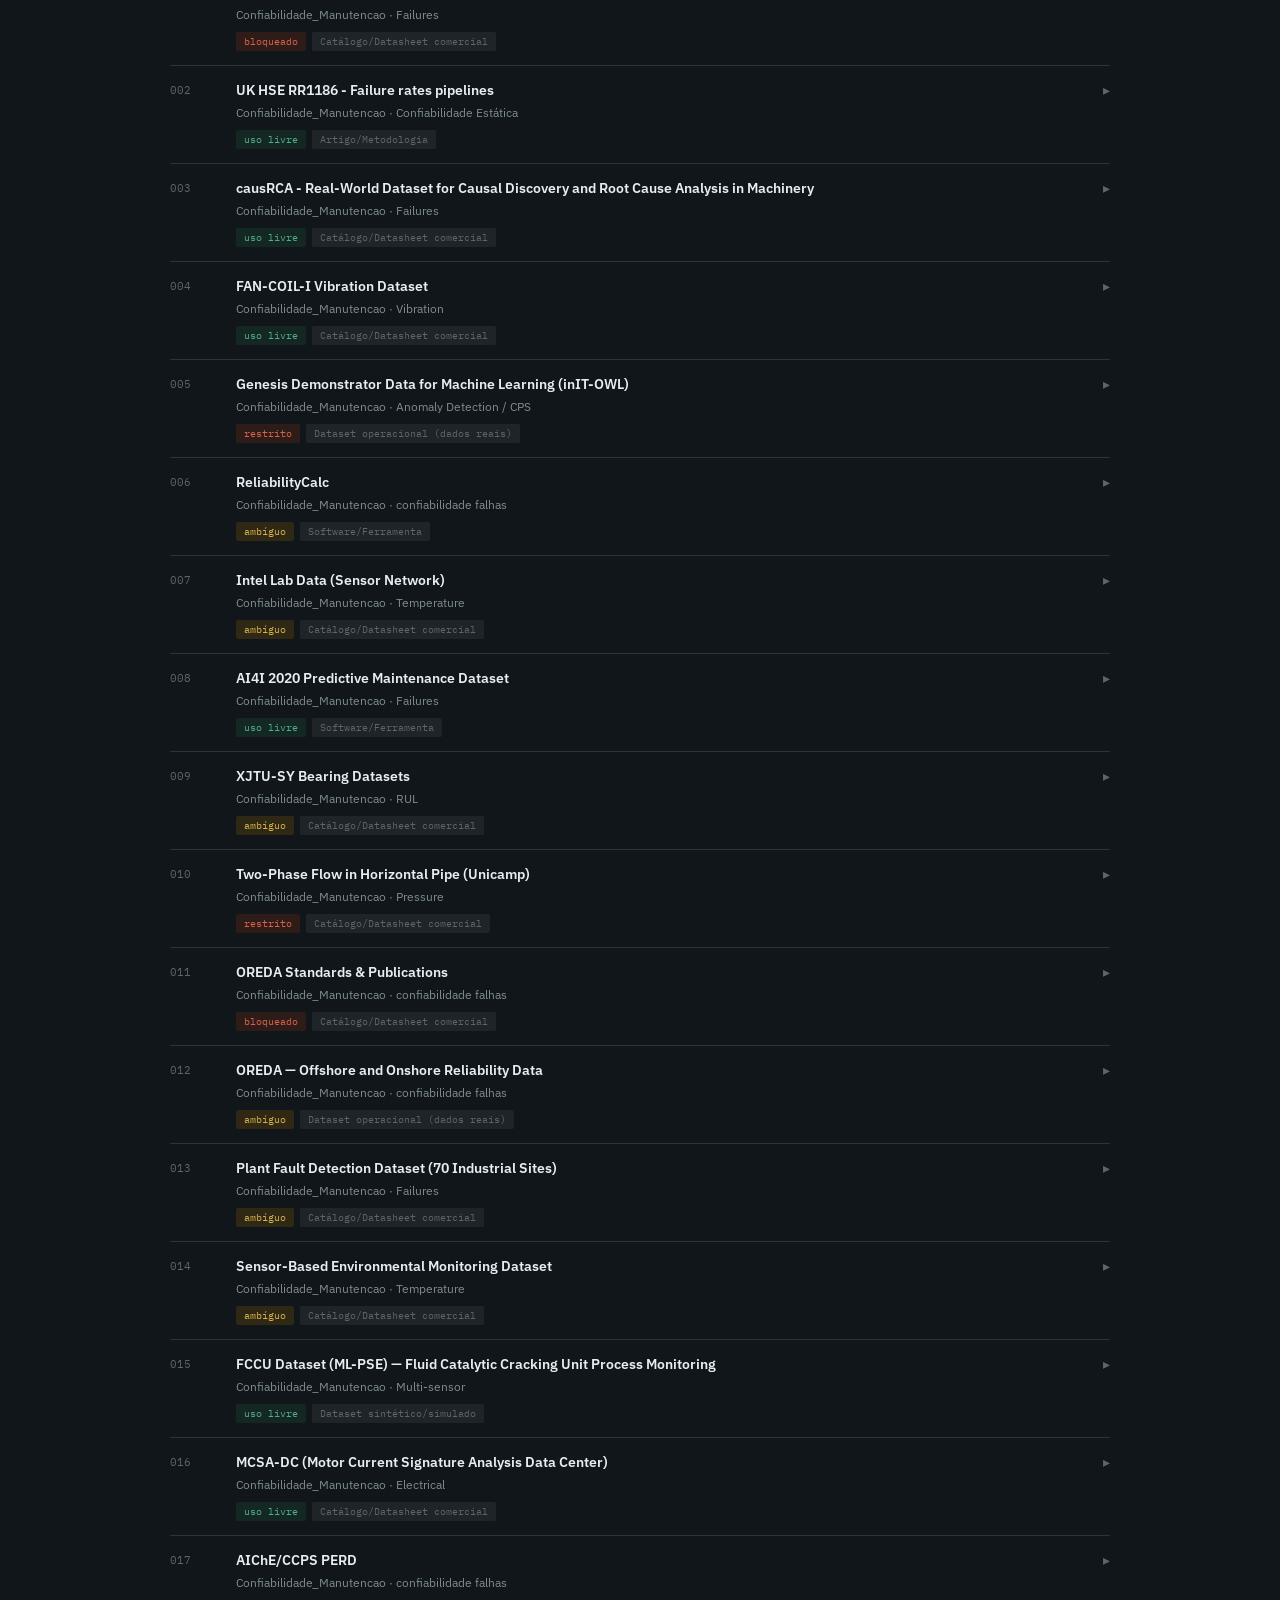
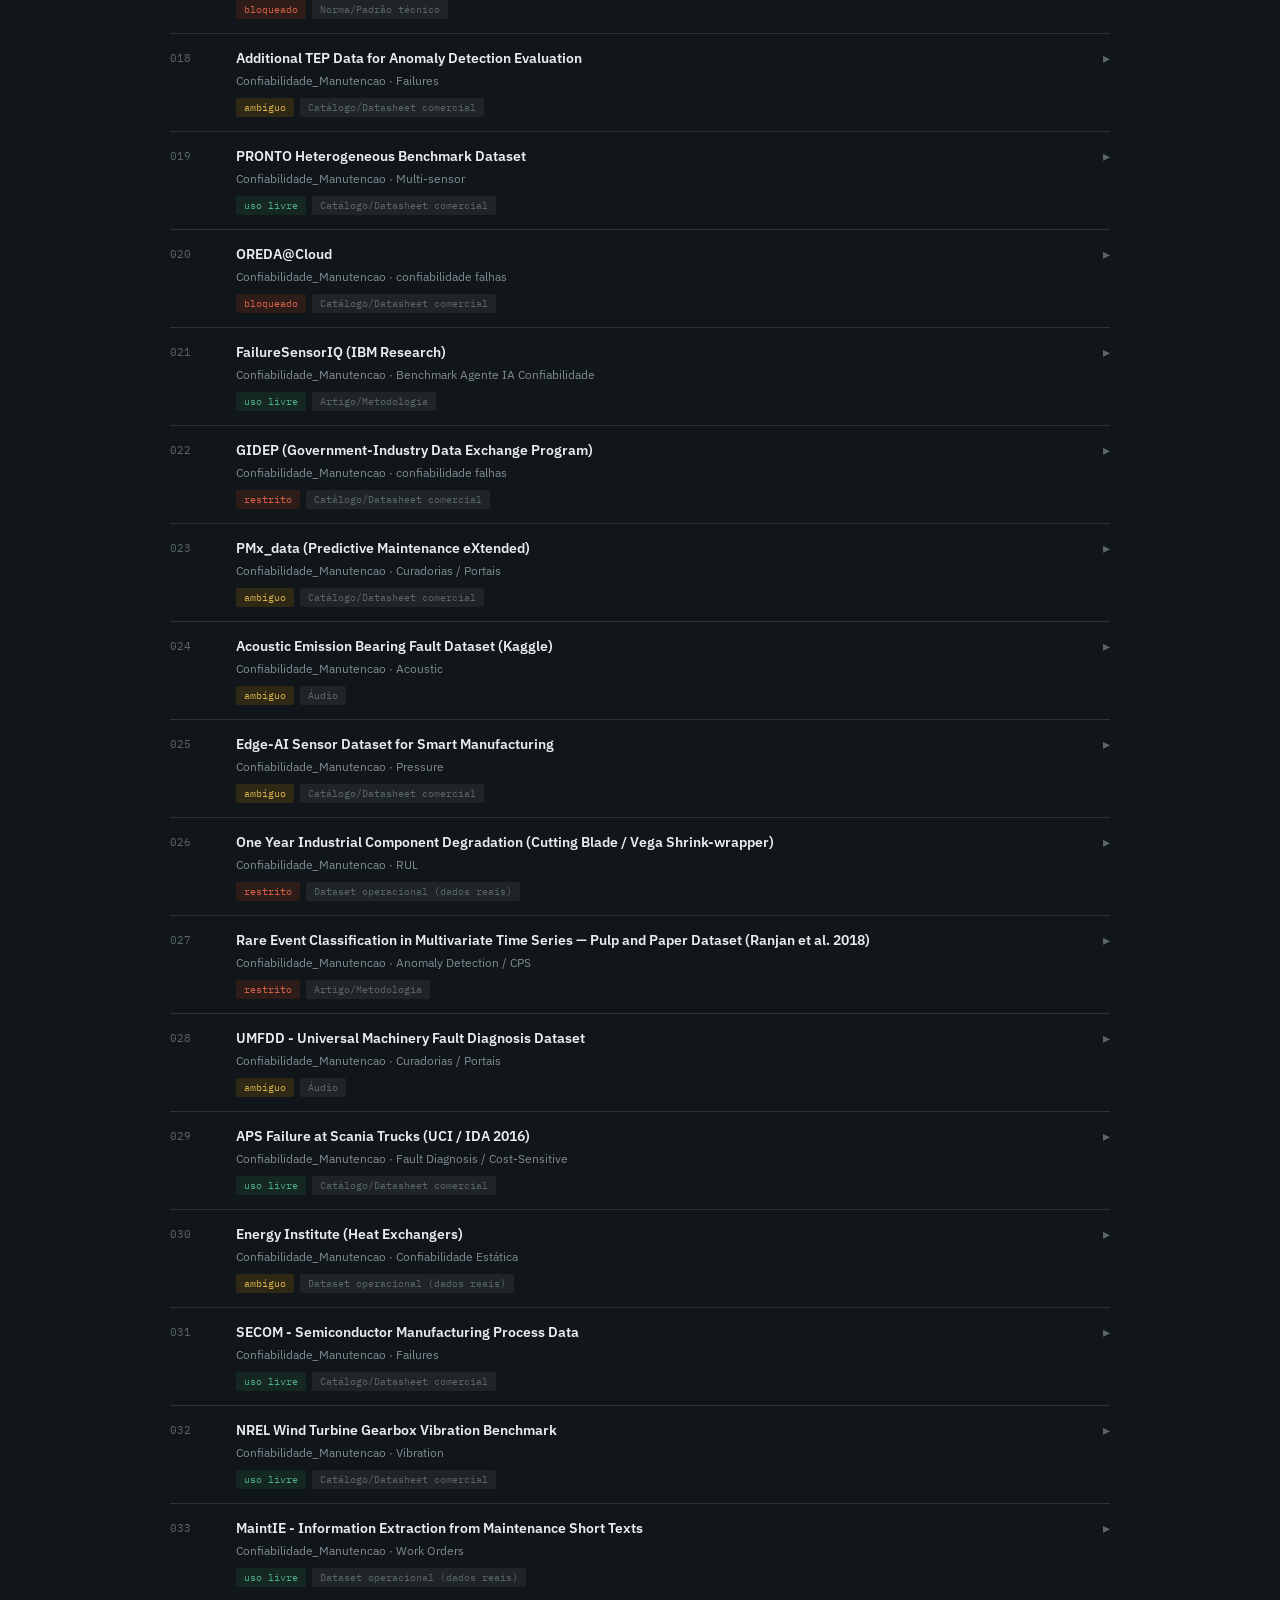
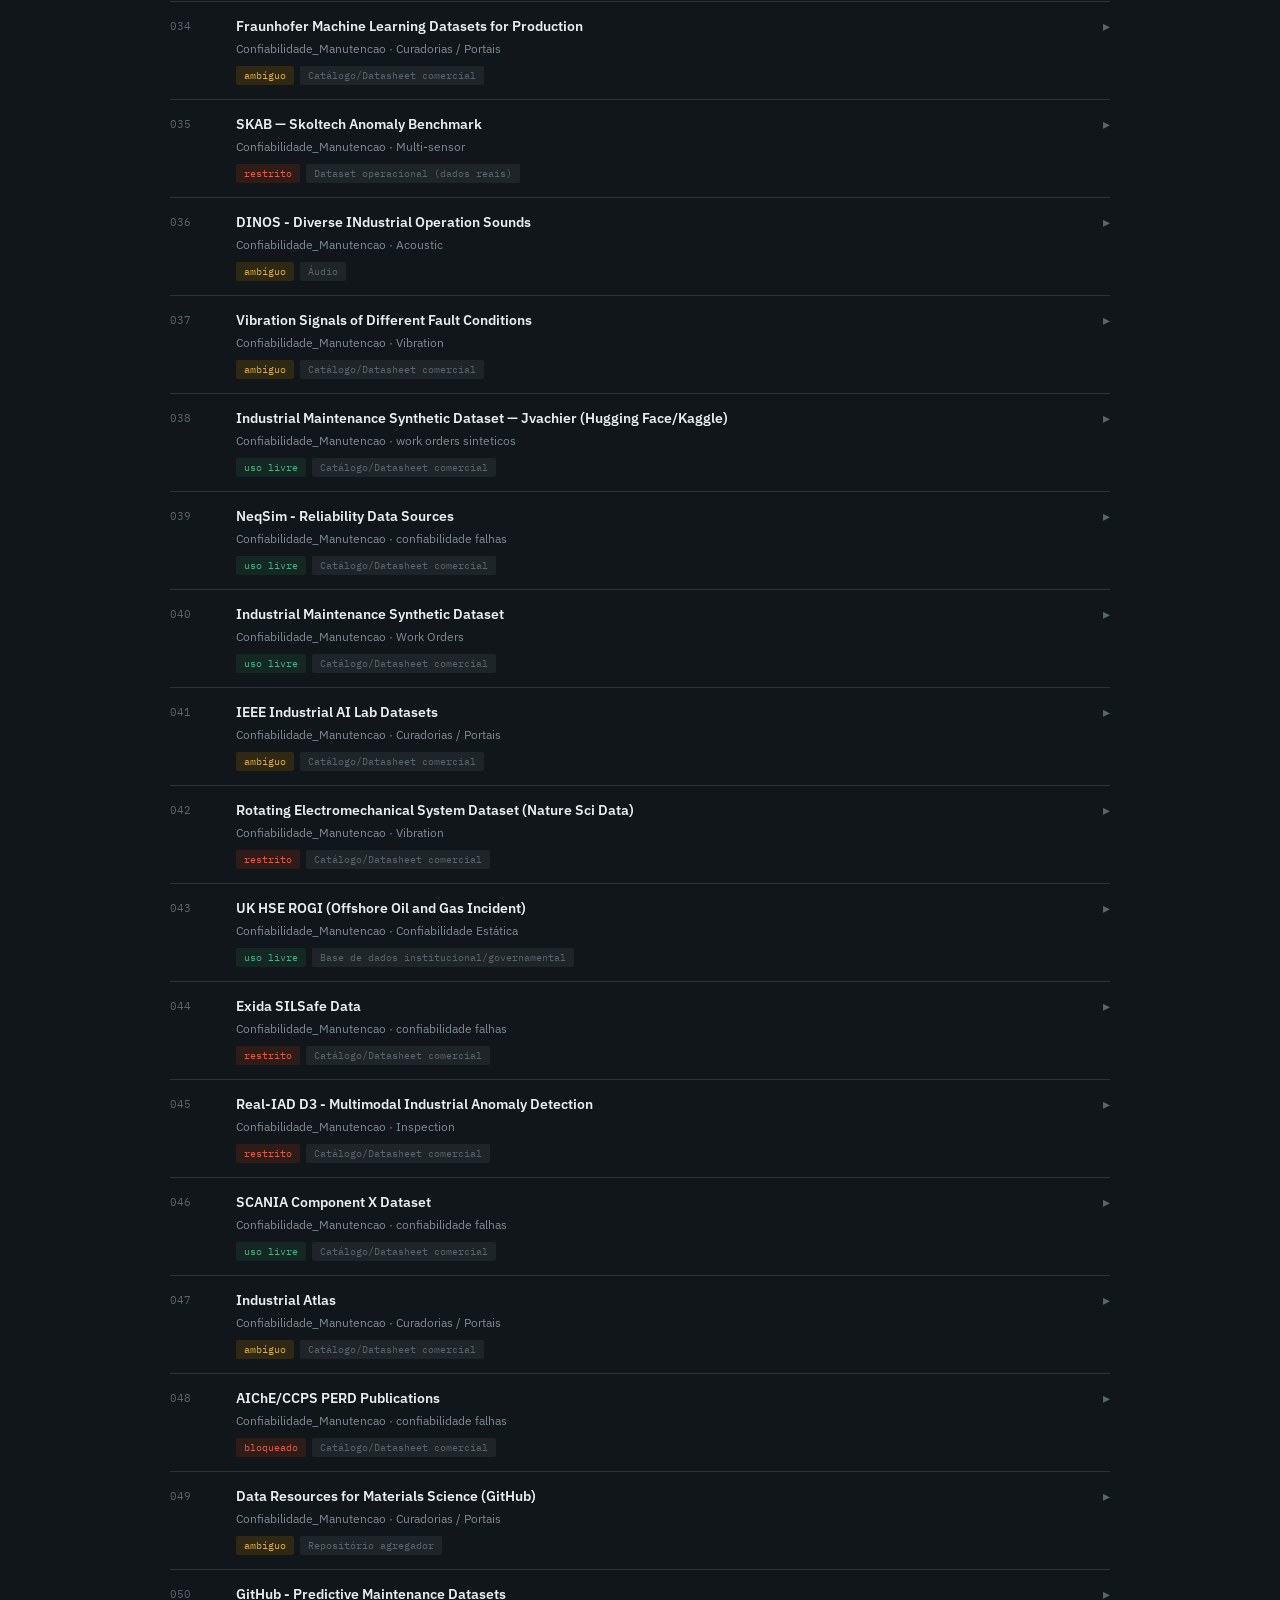
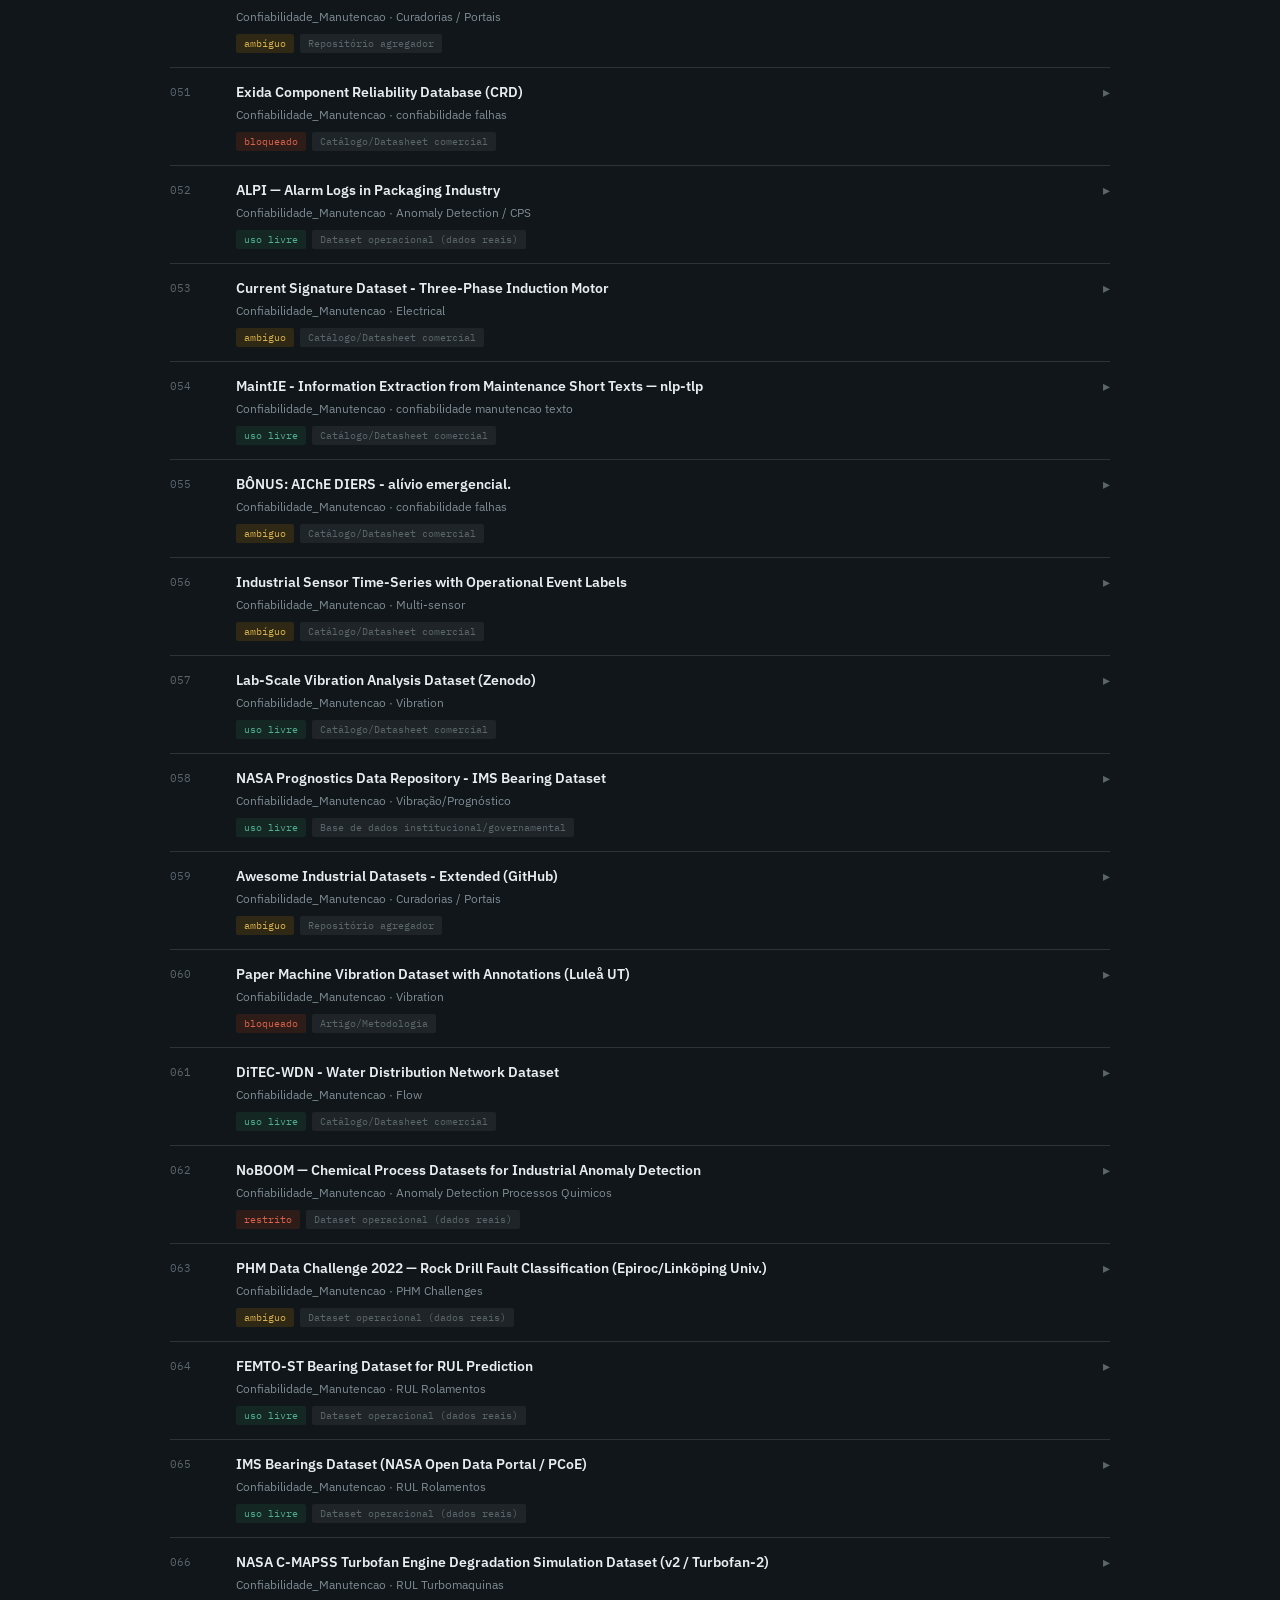
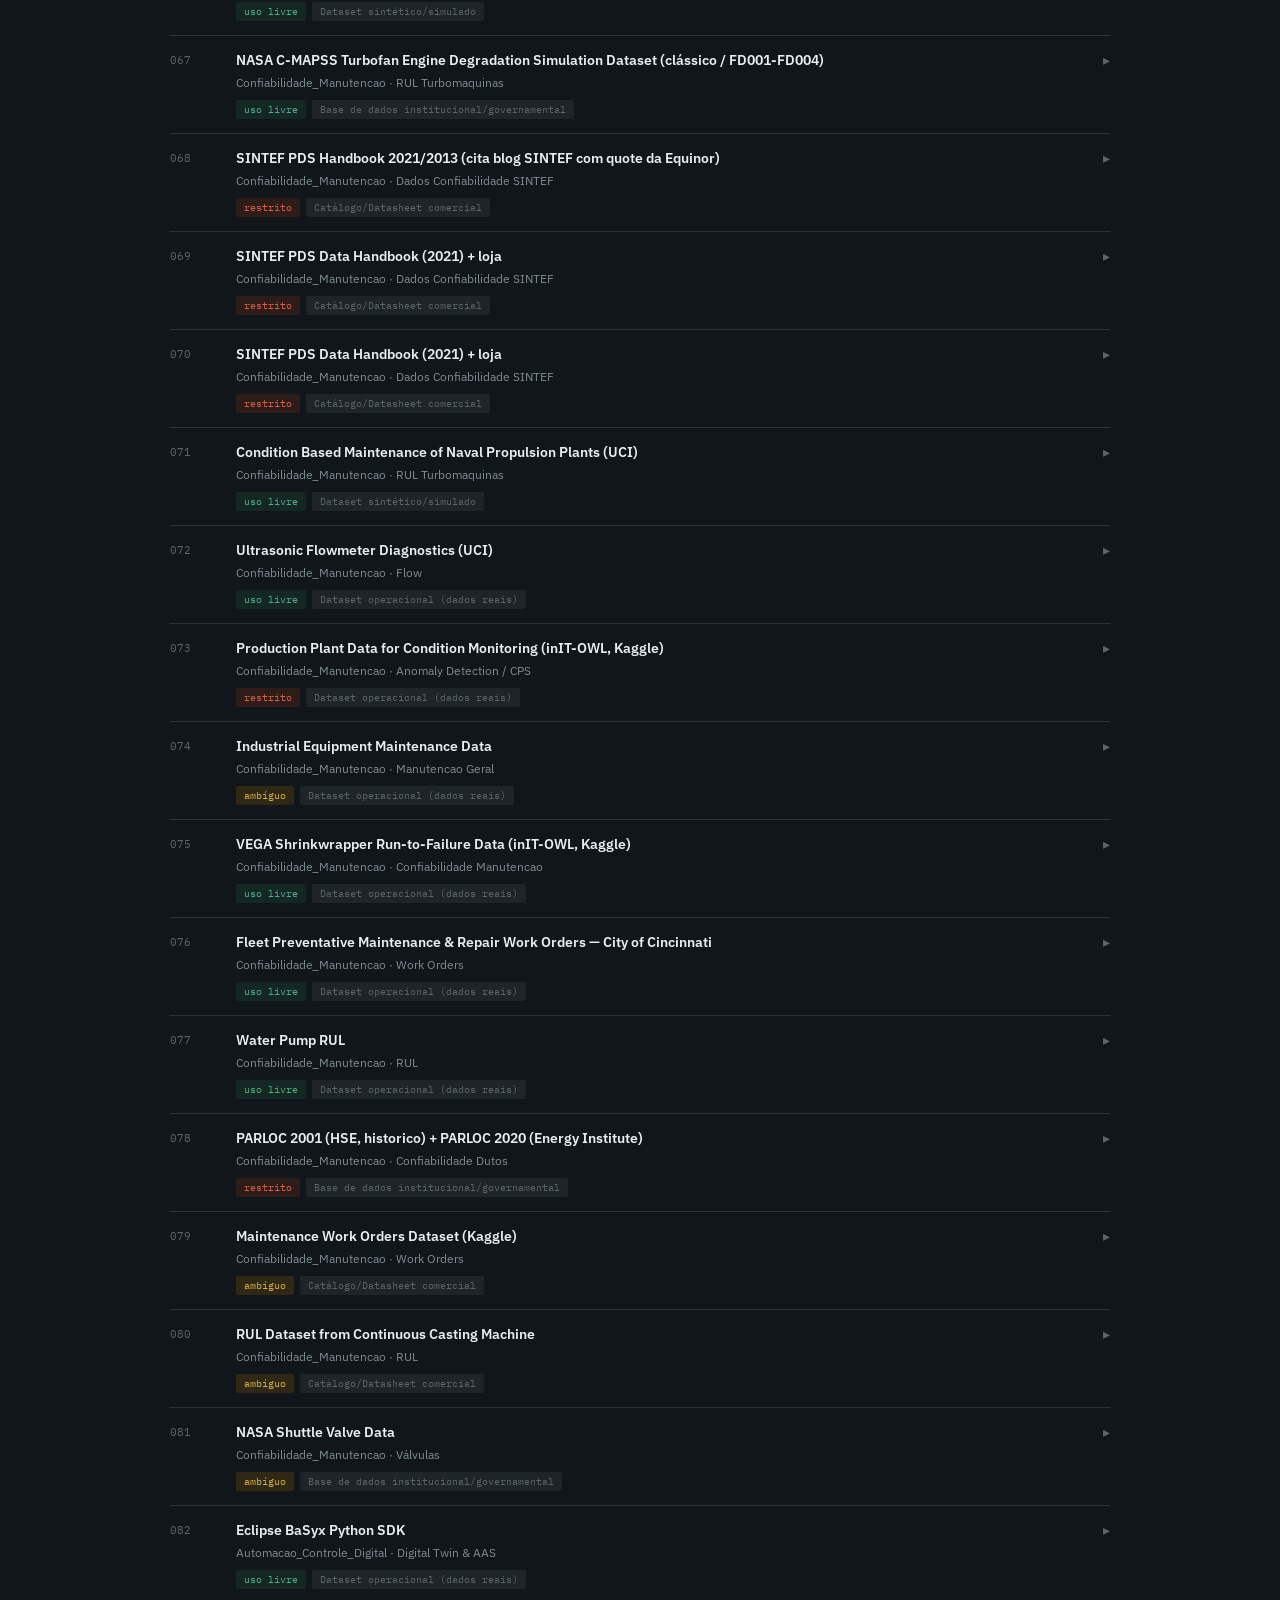
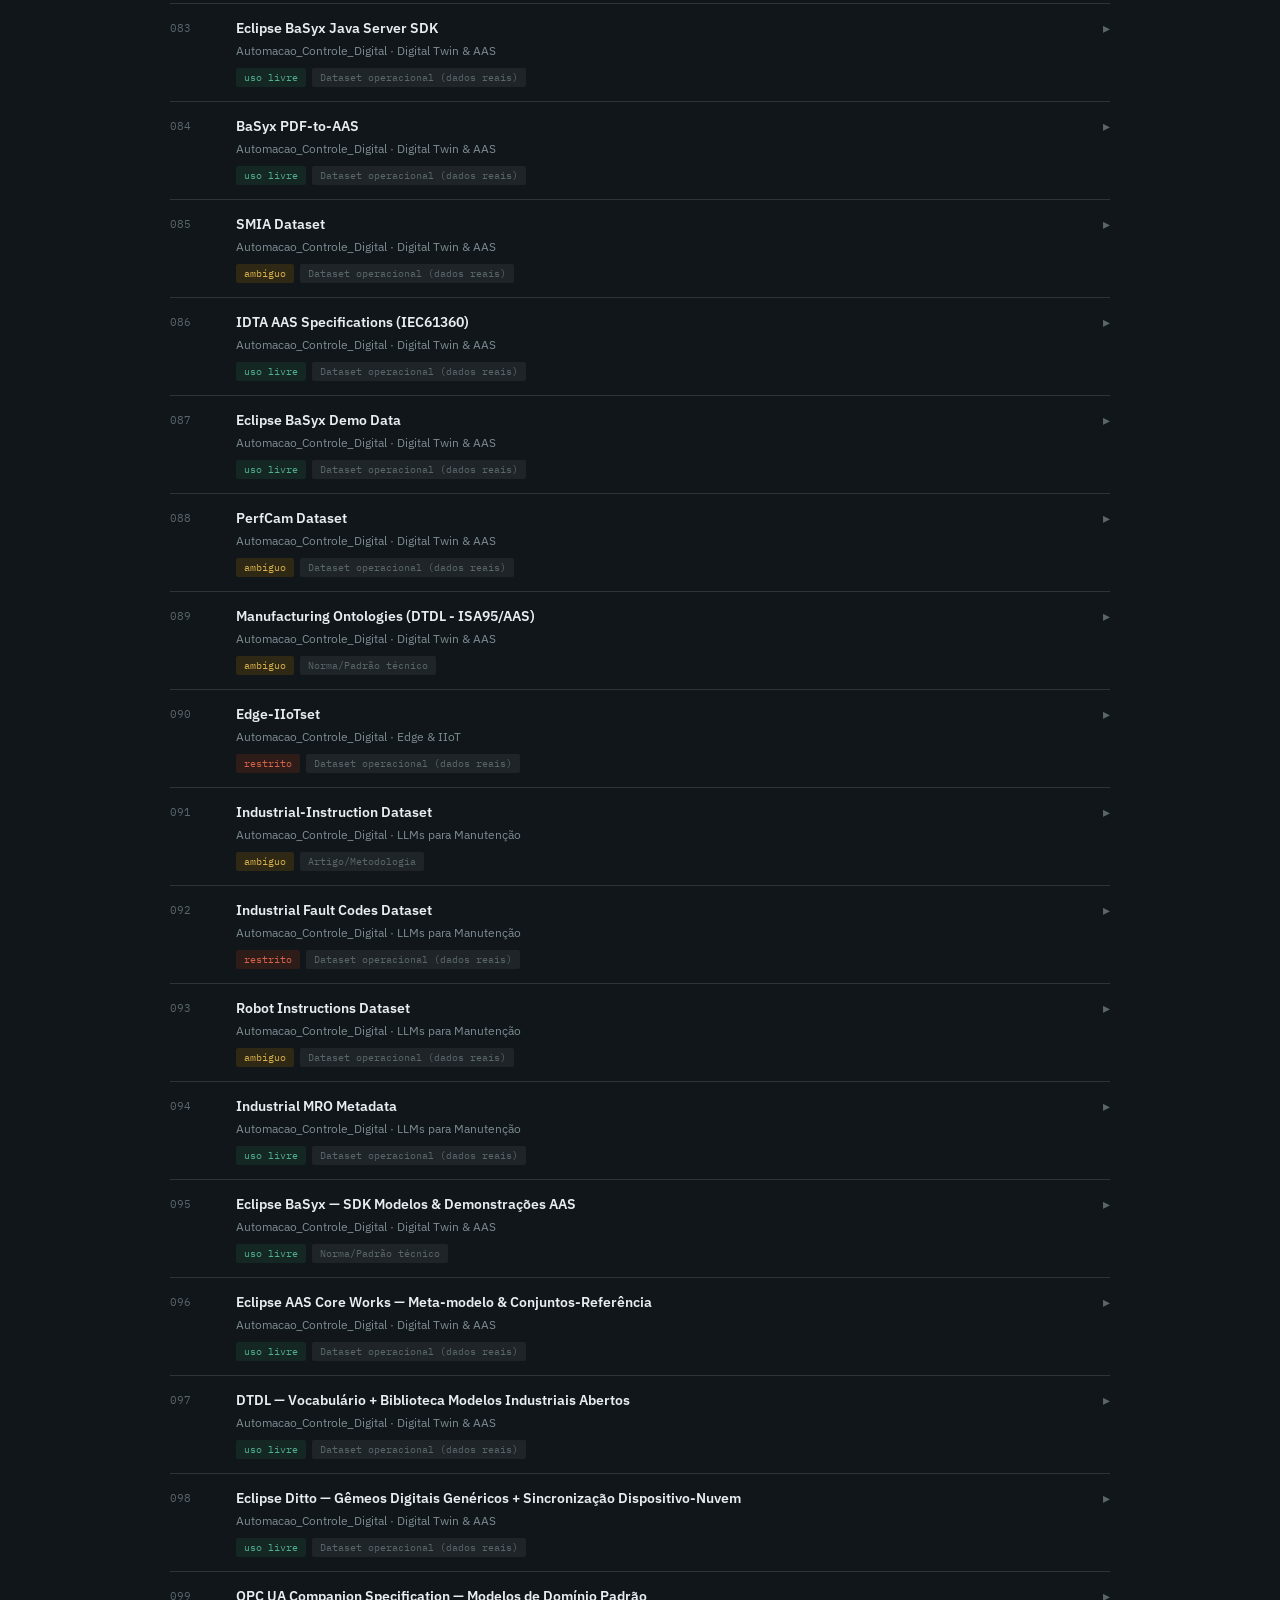
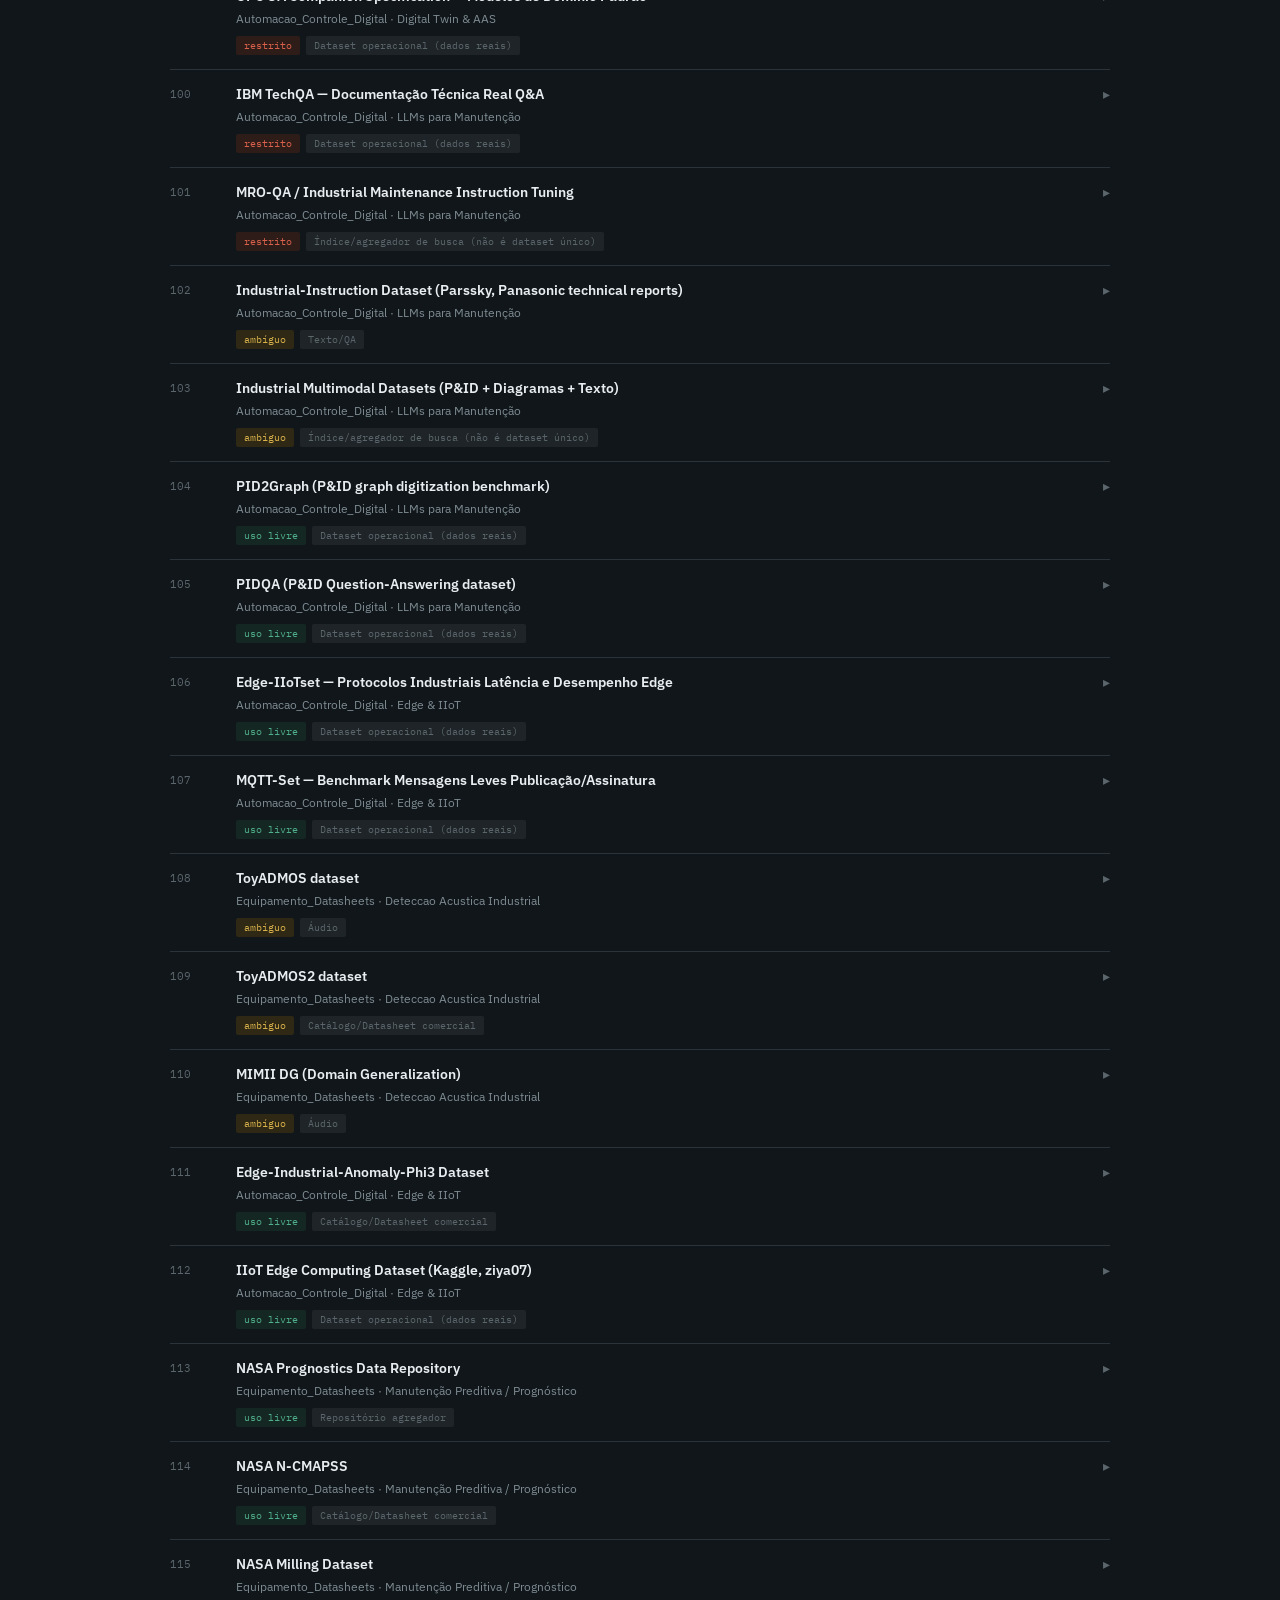
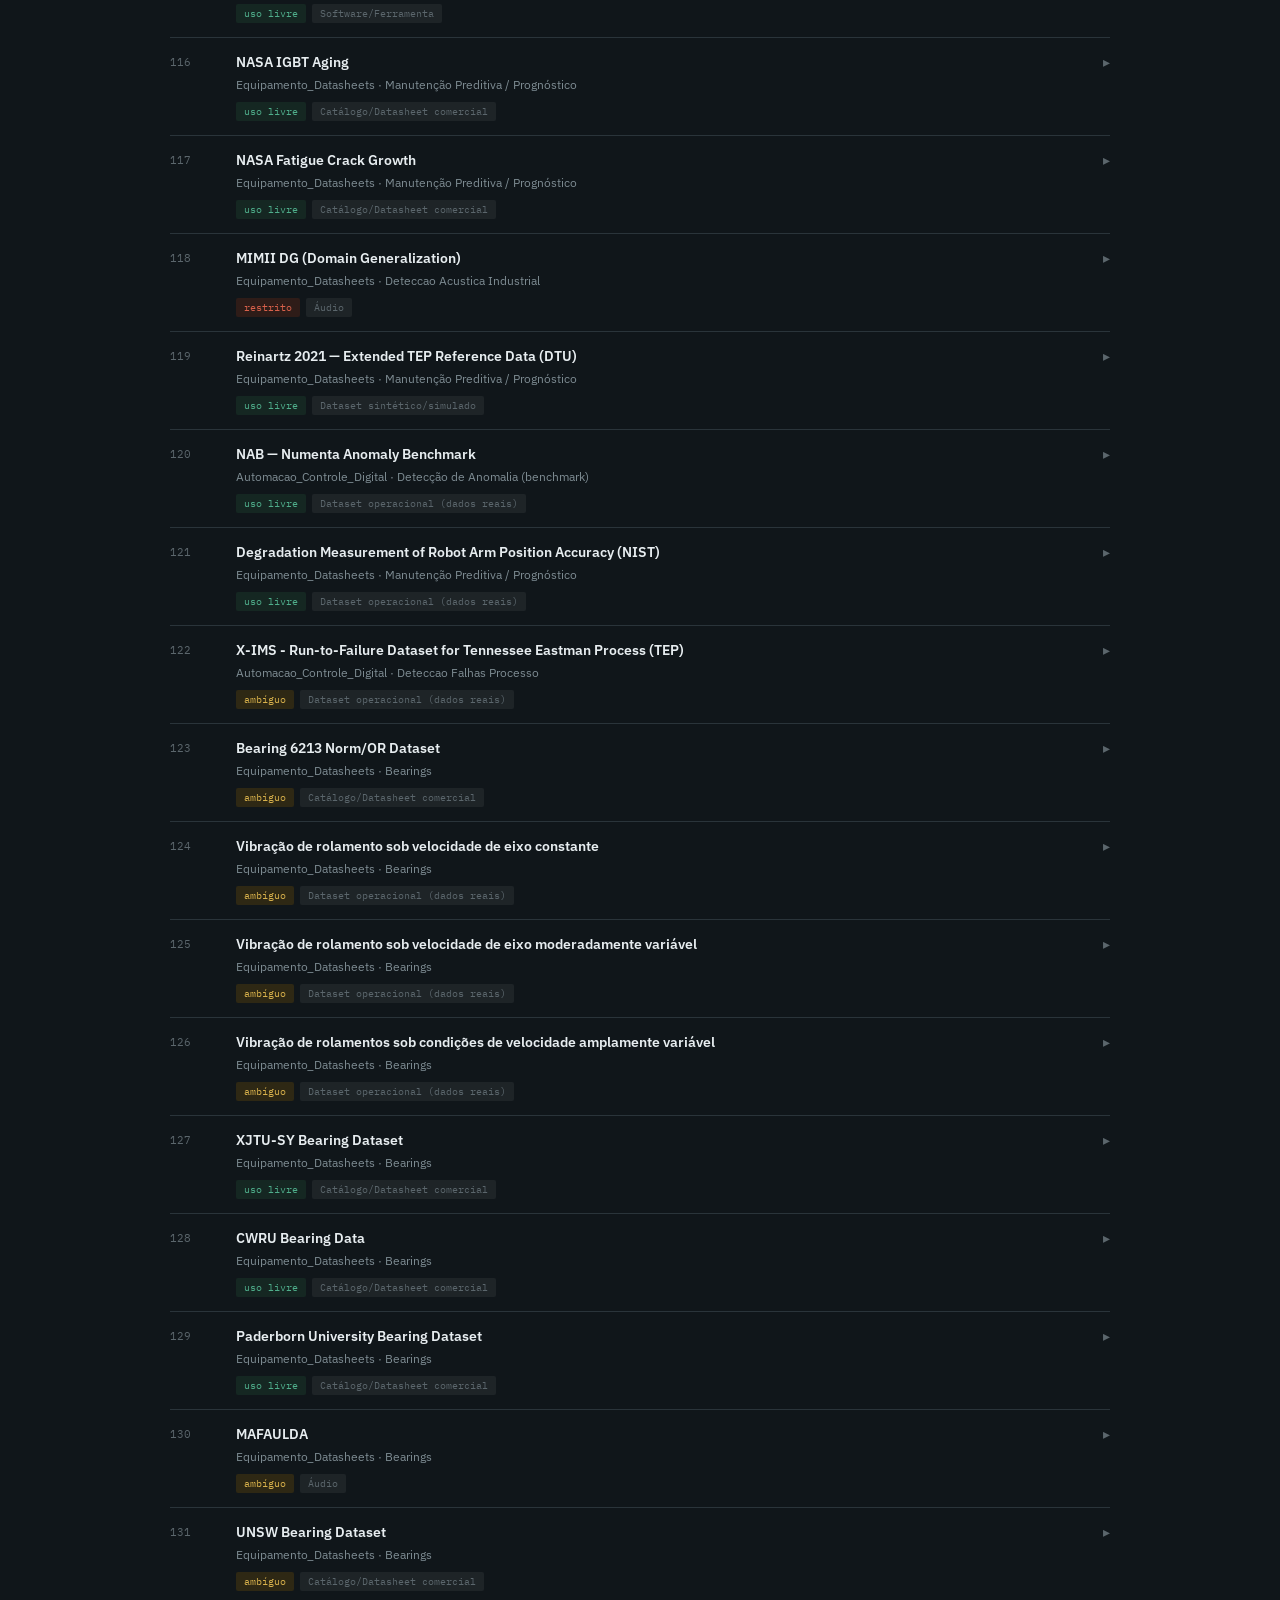
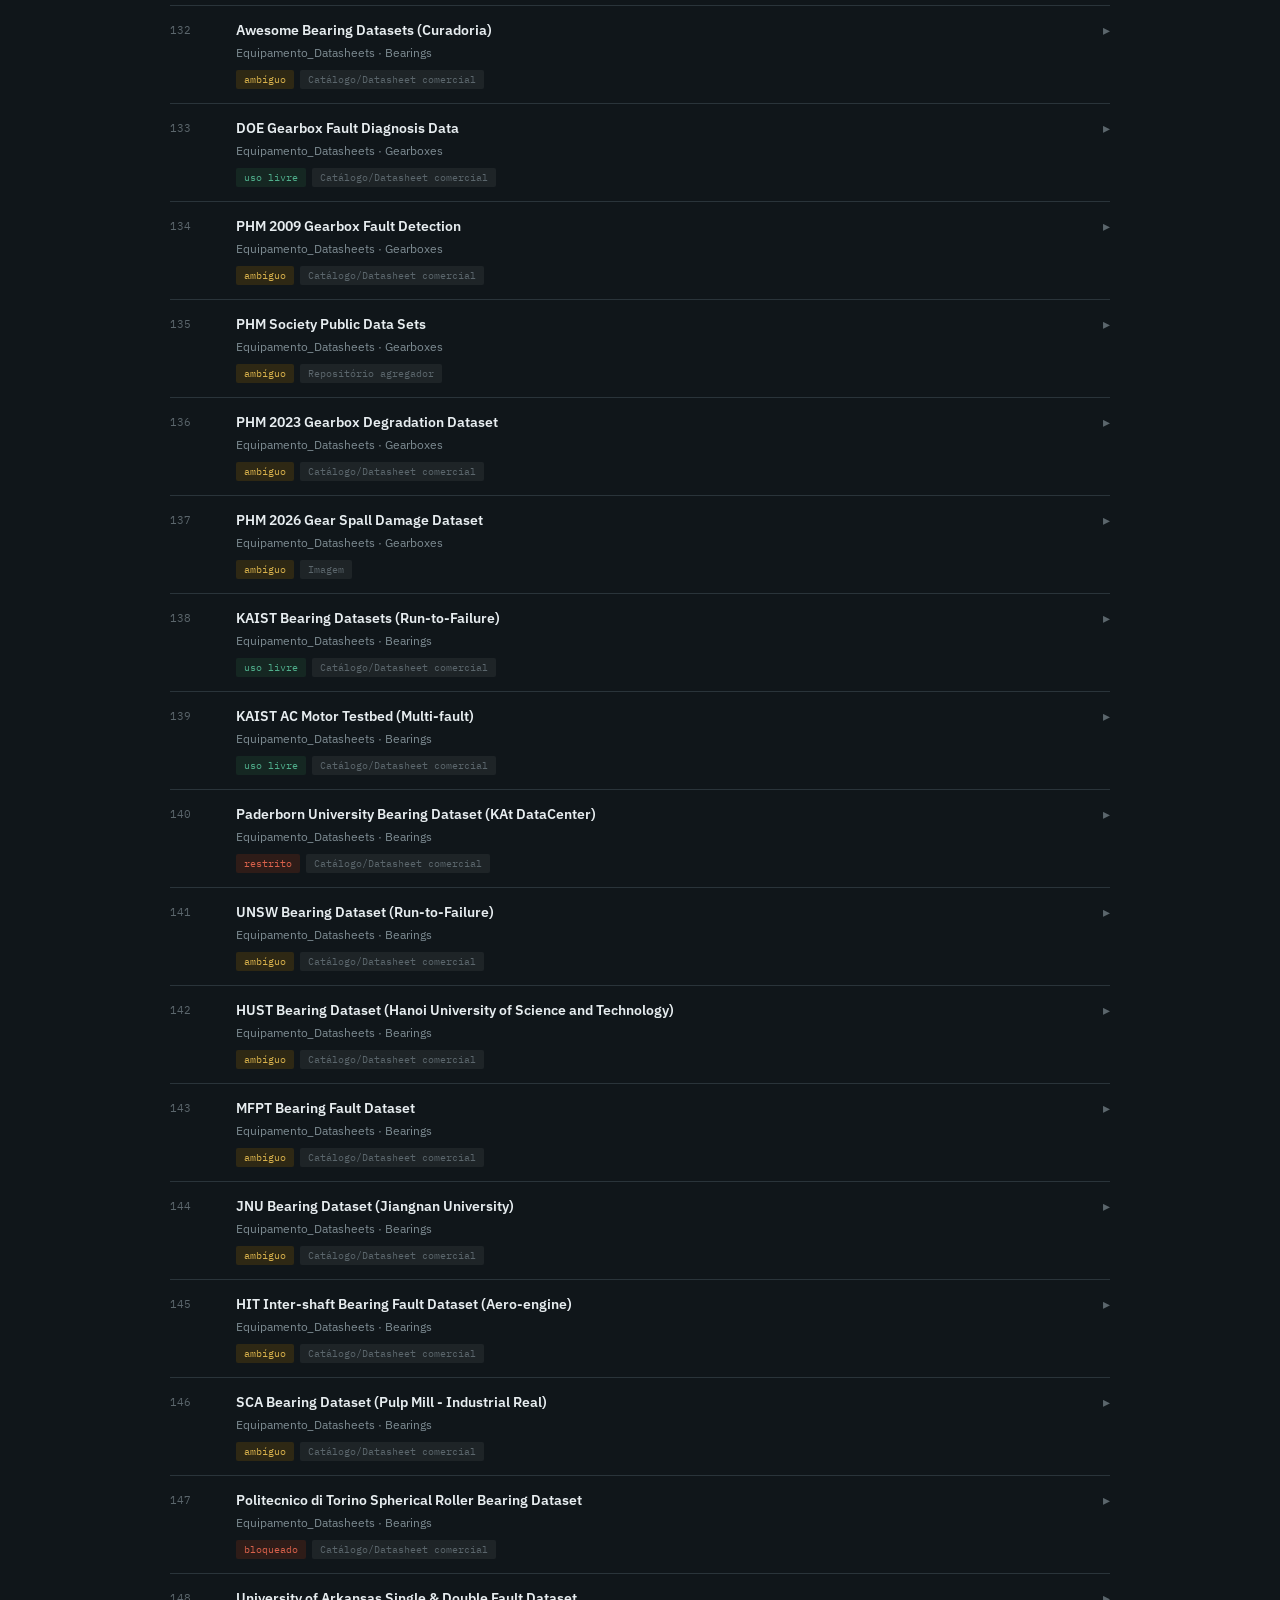
==== commit 63790356: "Curadoria: URL do MIMII DG, licença do PID2Graph e PIDQA, remove KAIST genérico (157 fontes); overri" ====
--- a/index.html
+++ b/index.html
@@ -4,11 +4,11 @@
 <meta charset="UTF-8">
 <meta name="viewport" content="width=device-width, initial-scale=1.0">
 <title>Manutenção — projeto industrial</title>
-<meta name="description" content="Catálogo curado de fontes de dado sobre manutenção preditiva e confiabilidade industrial — 158 fontes, com status de licença registrado por fonte.">
+<meta name="description" content="Catálogo curado de fontes de dado sobre manutenção preditiva e confiabilidade industrial — 157 fontes, com status de licença registrado por fonte.">
 <link rel="icon" type="image/svg+xml" href="favicon.svg">
 <meta property="og:type" content="website">
 <meta property="og:title" content="Manutenção — projeto industrial">
-<meta property="og:description" content="158 fontes de dado sobre manutenção preditiva e confiabilidade, com status de licença por fonte.">
+<meta property="og:description" content="157 fontes de dado sobre manutenção preditiva e confiabilidade, com status de licença por fonte.">
 <meta property="og:image" content="https://projetoindustrial.github.io/manutencao/og-image.png">
 <meta name="twitter:card" content="summary_large_image">
 <link rel="preconnect" href="https://fonts.googleapis.com">
@@ -156,7 +156,6 @@
   <div class="topbar">
     <div class="brand"><b>Manutenção</b><span>· projeto industrial</span></div>
     <nav class="topnav" aria-label="Principal">
-      <a href="https://projetoindustrial.github.io/">Projeto Industrial</a>
       <a href="#comece">Comece por aqui</a>
       <a href="#catalogo">Catálogo</a>
       <a href="#glossario">Glossário</a>
@@ -173,7 +172,7 @@
     <h1>A máquina avisa antes de quebrar. Isso aqui ensina a ouvir.</h1>
     <p class="lede">Um catálogo curado de fontes de dado reais — vibração, temperatura, ordens de serviço, vida útil remanescente — pra quem quer aprender ou pesquisar manutenção preditiva de verdade, com origem e licença checadas uma por uma.</p>
     <div class="stats">
-      <div class="stat"><b id="statTotal">158</b><span>fontes catalogadas</span></div>
+      <div class="stat"><b id="statTotal">157</b><span>fontes catalogadas</span></div>
       <div class="stat"><b id="statOk">—</b><span>de uso livre confirmado</span></div>
       <div class="stat"><b>8</b><span>frentes de estudo</span></div>
     </div>
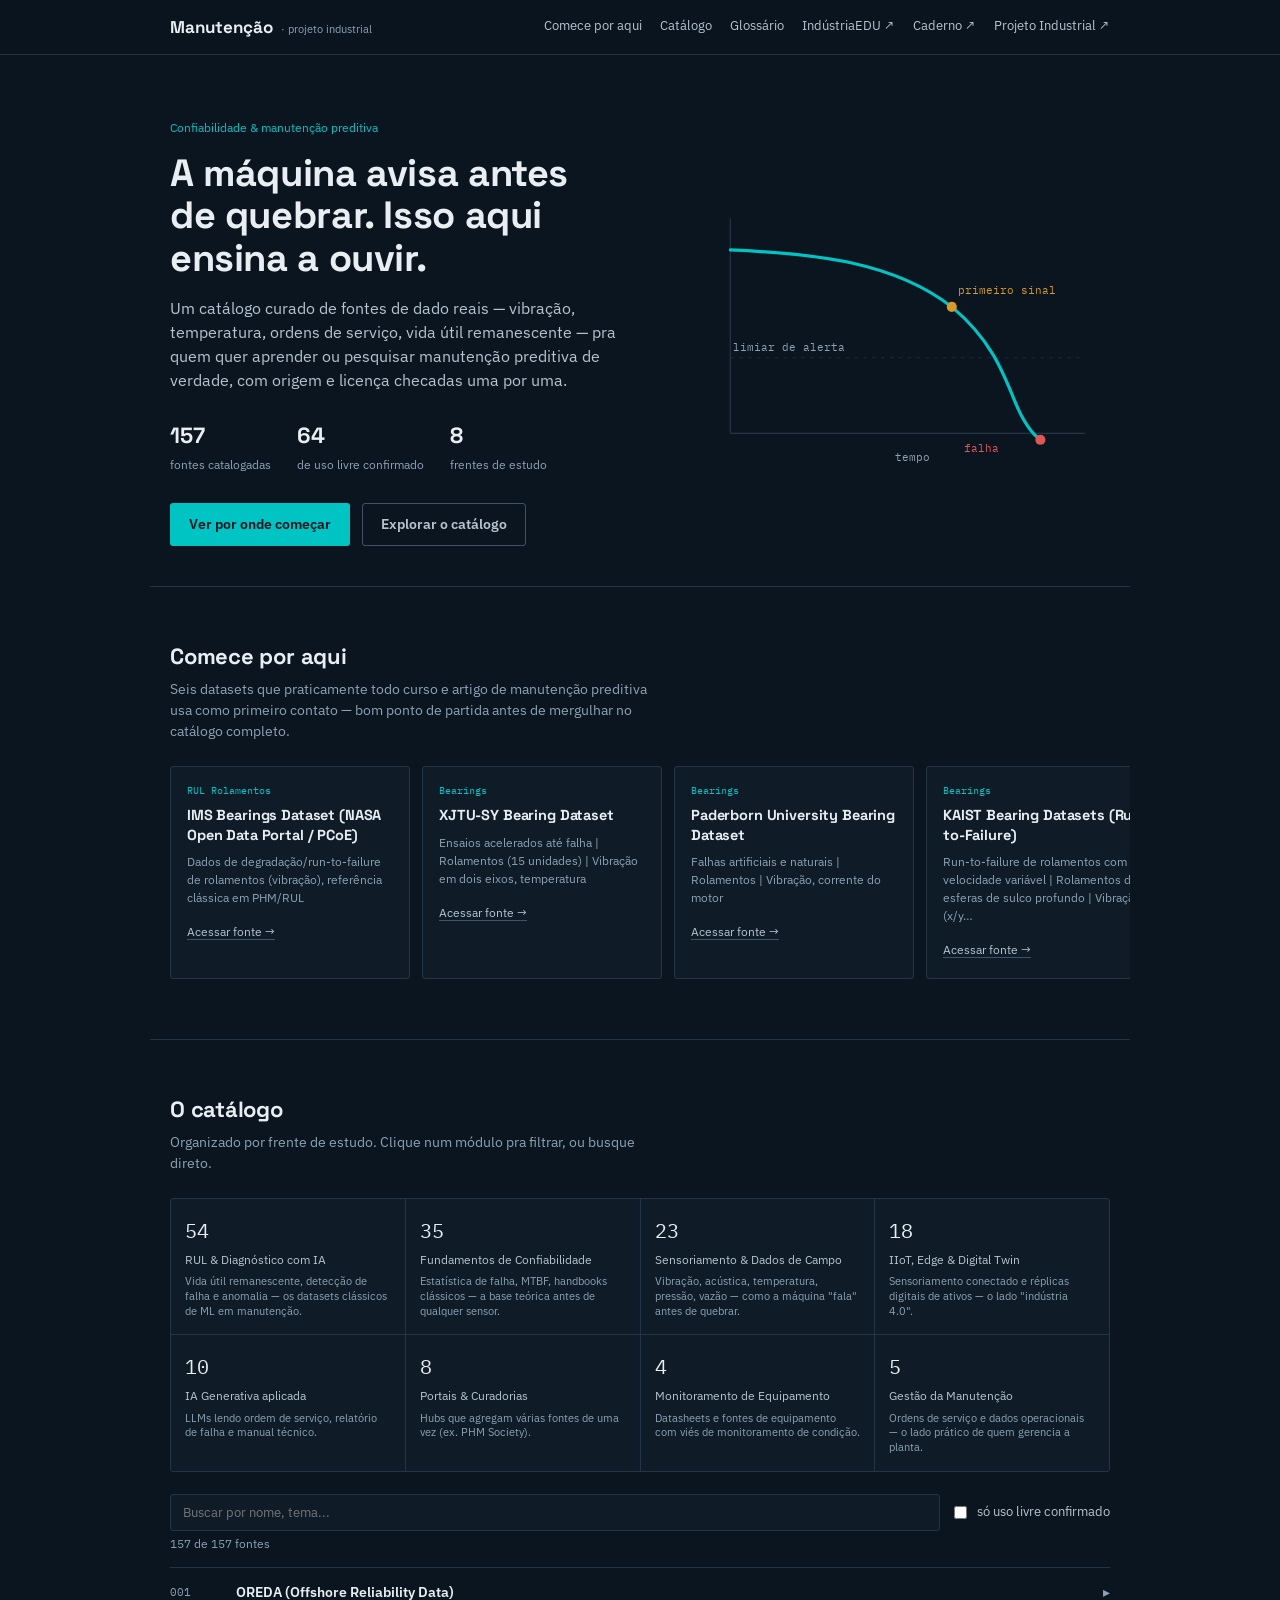
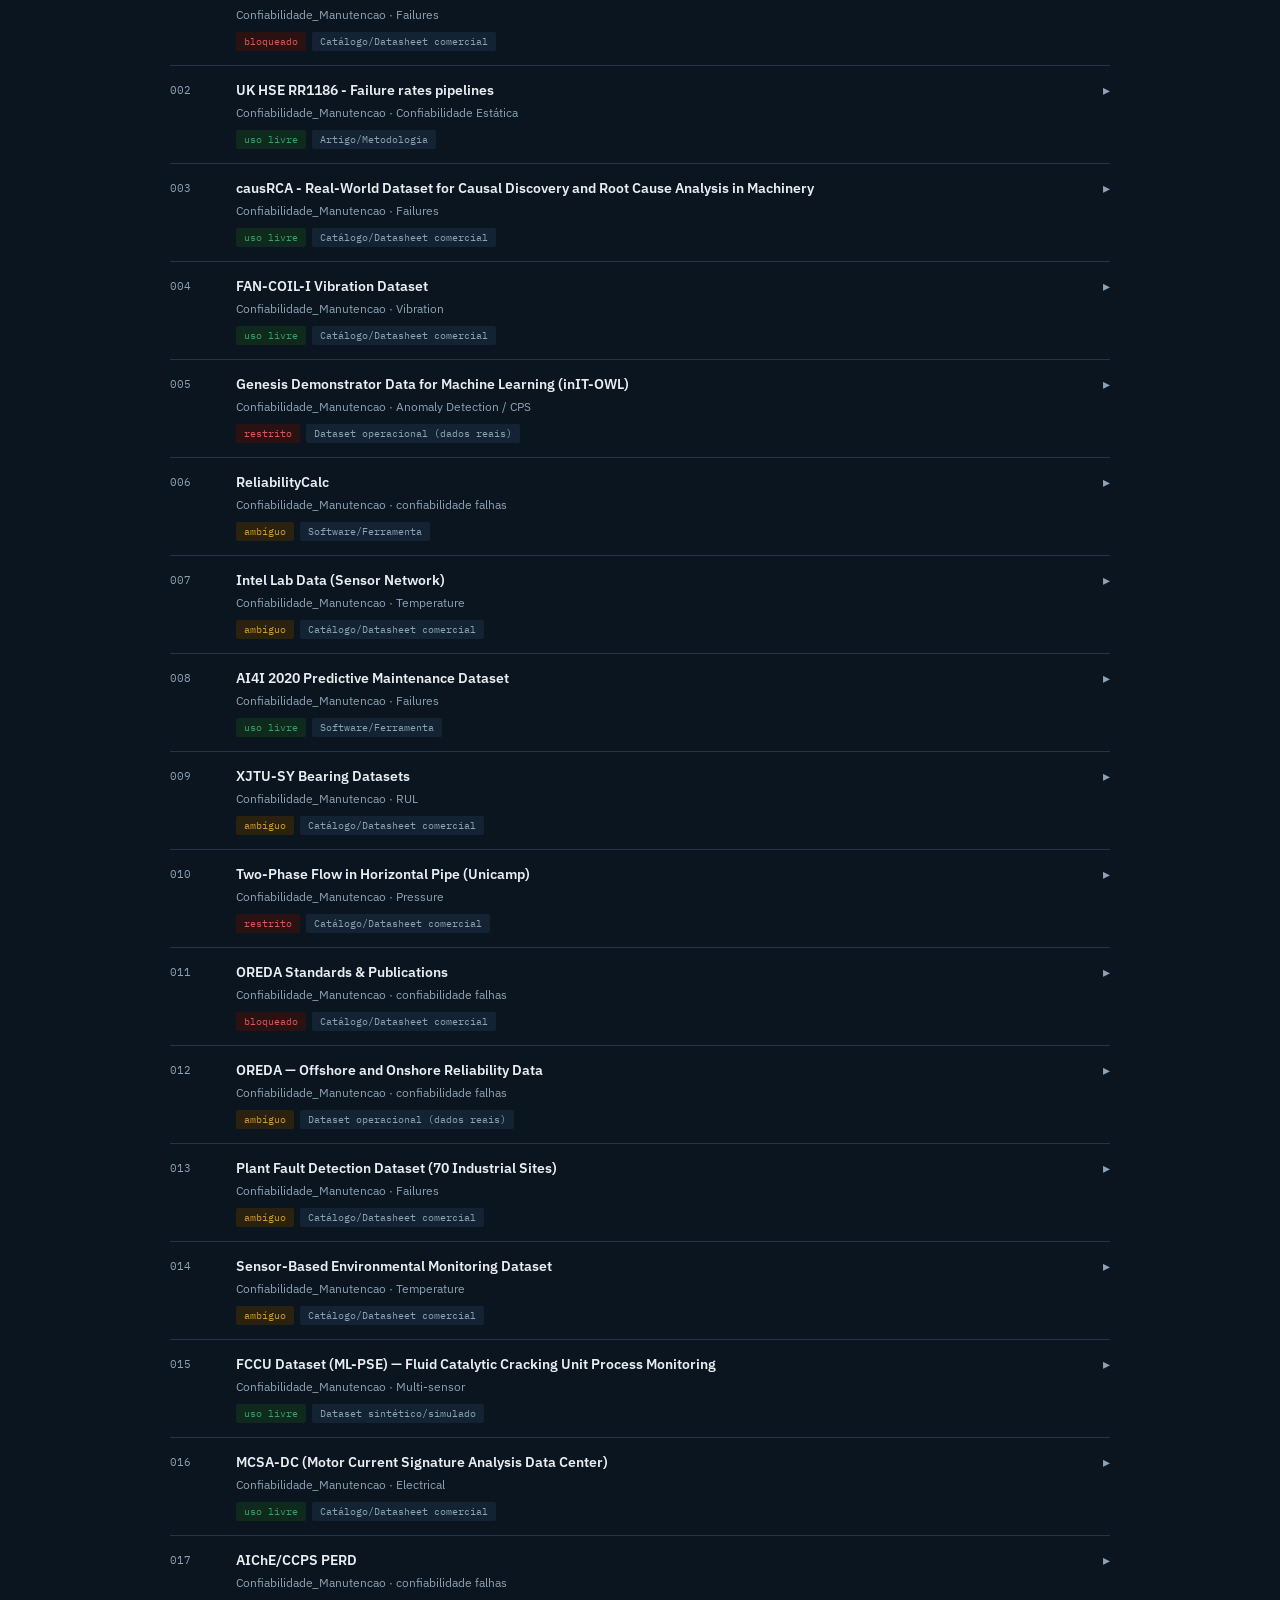
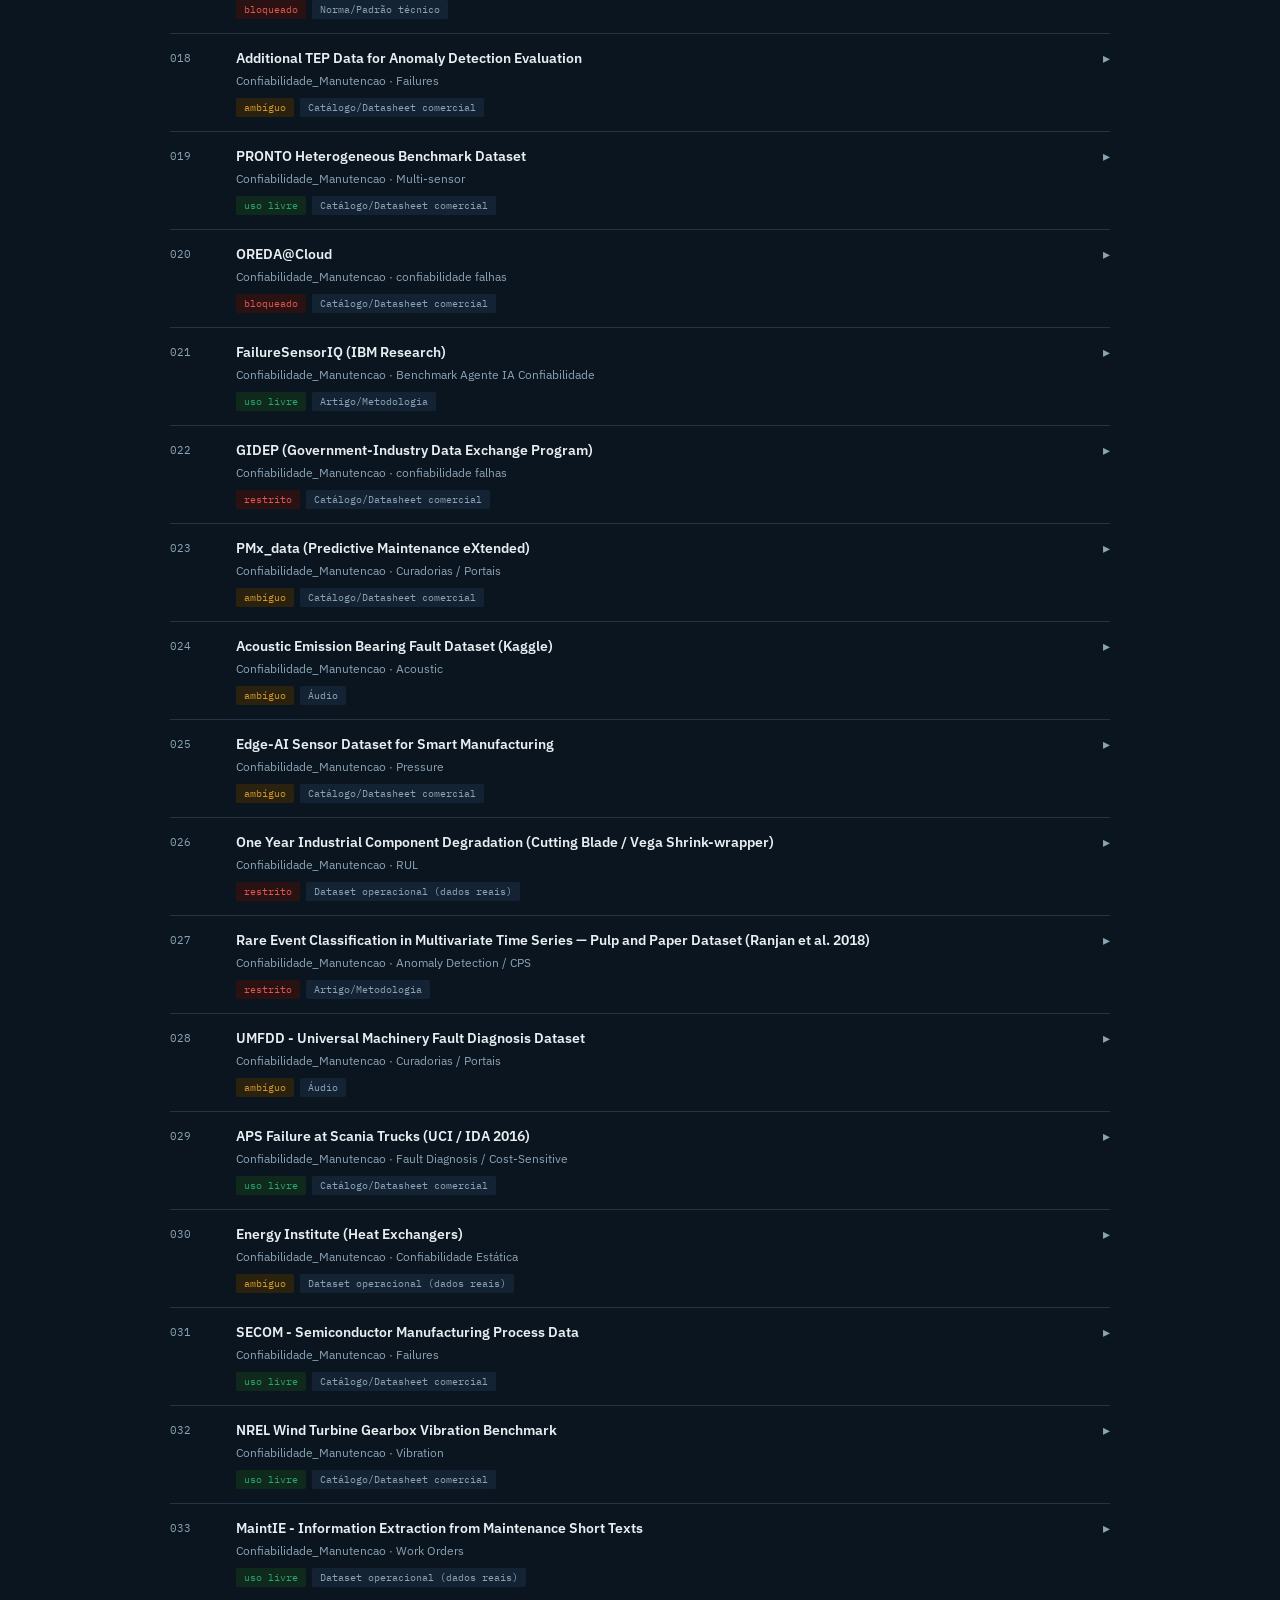
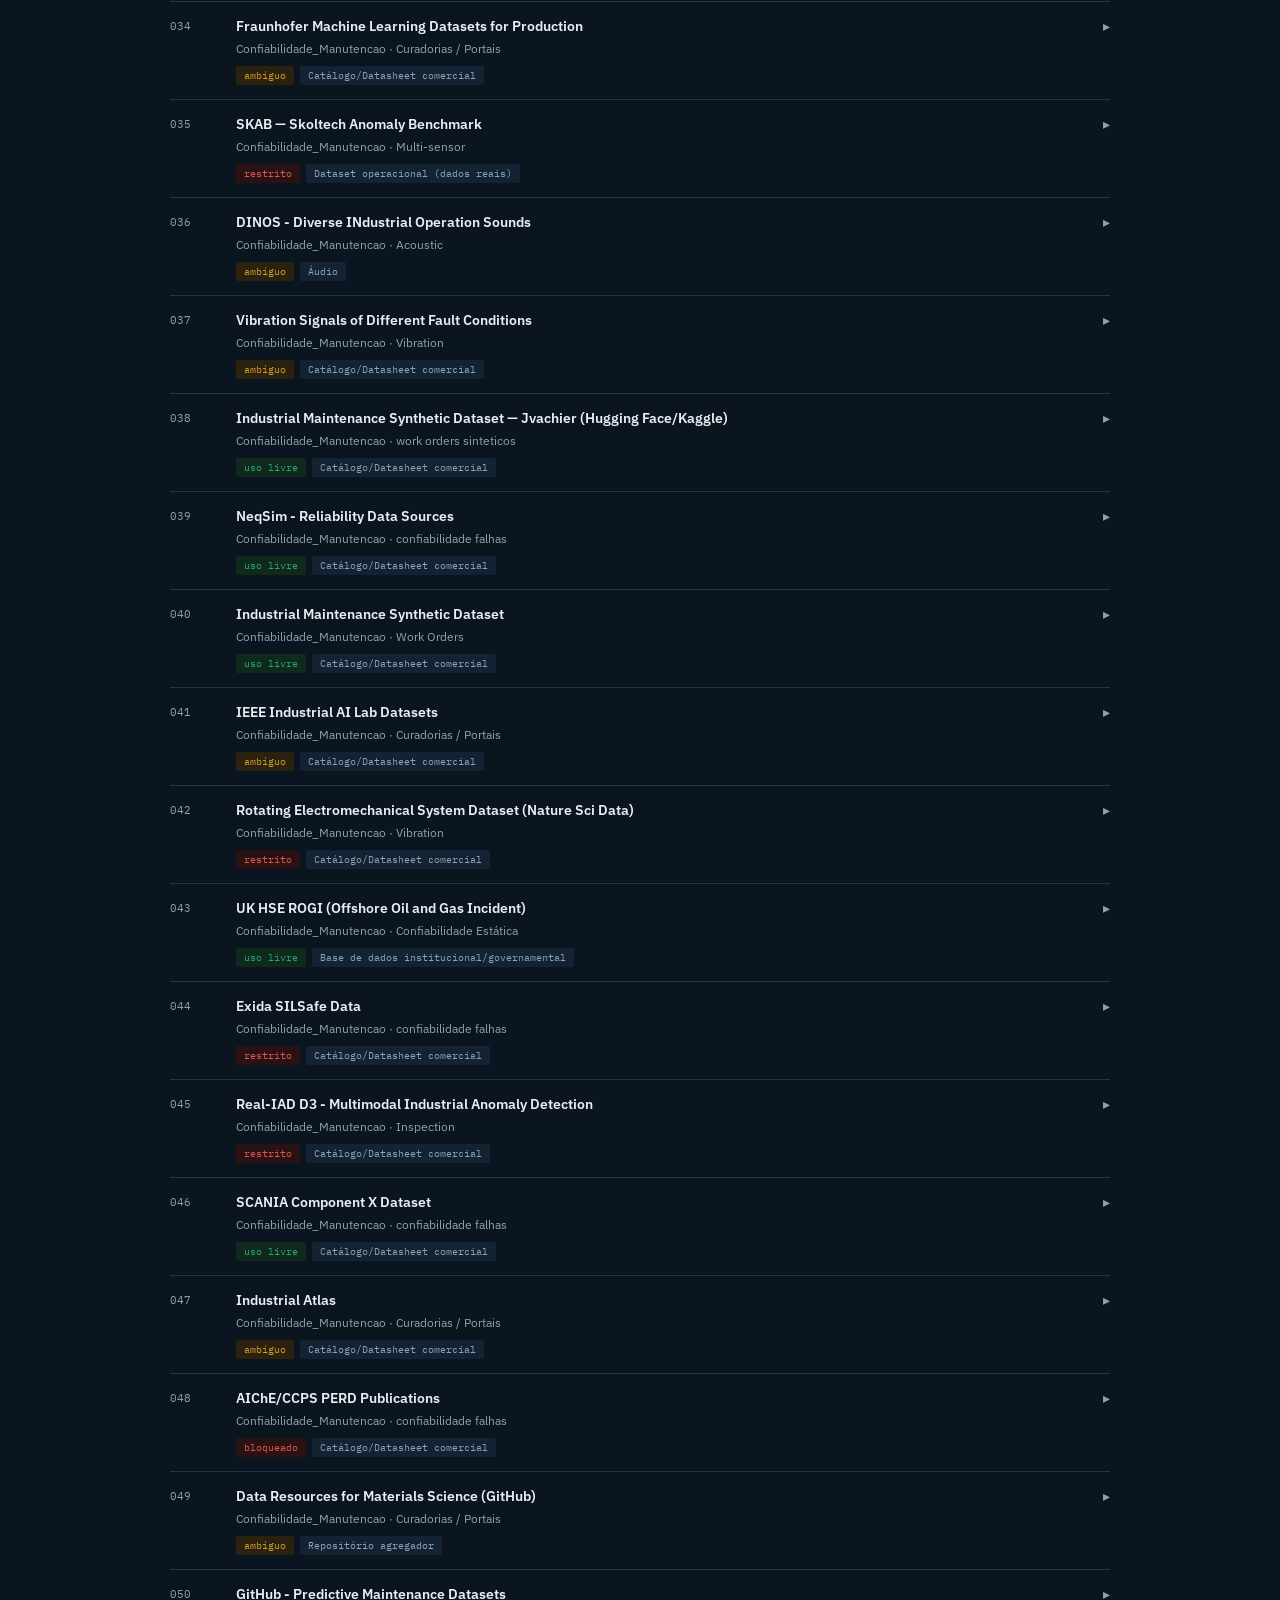
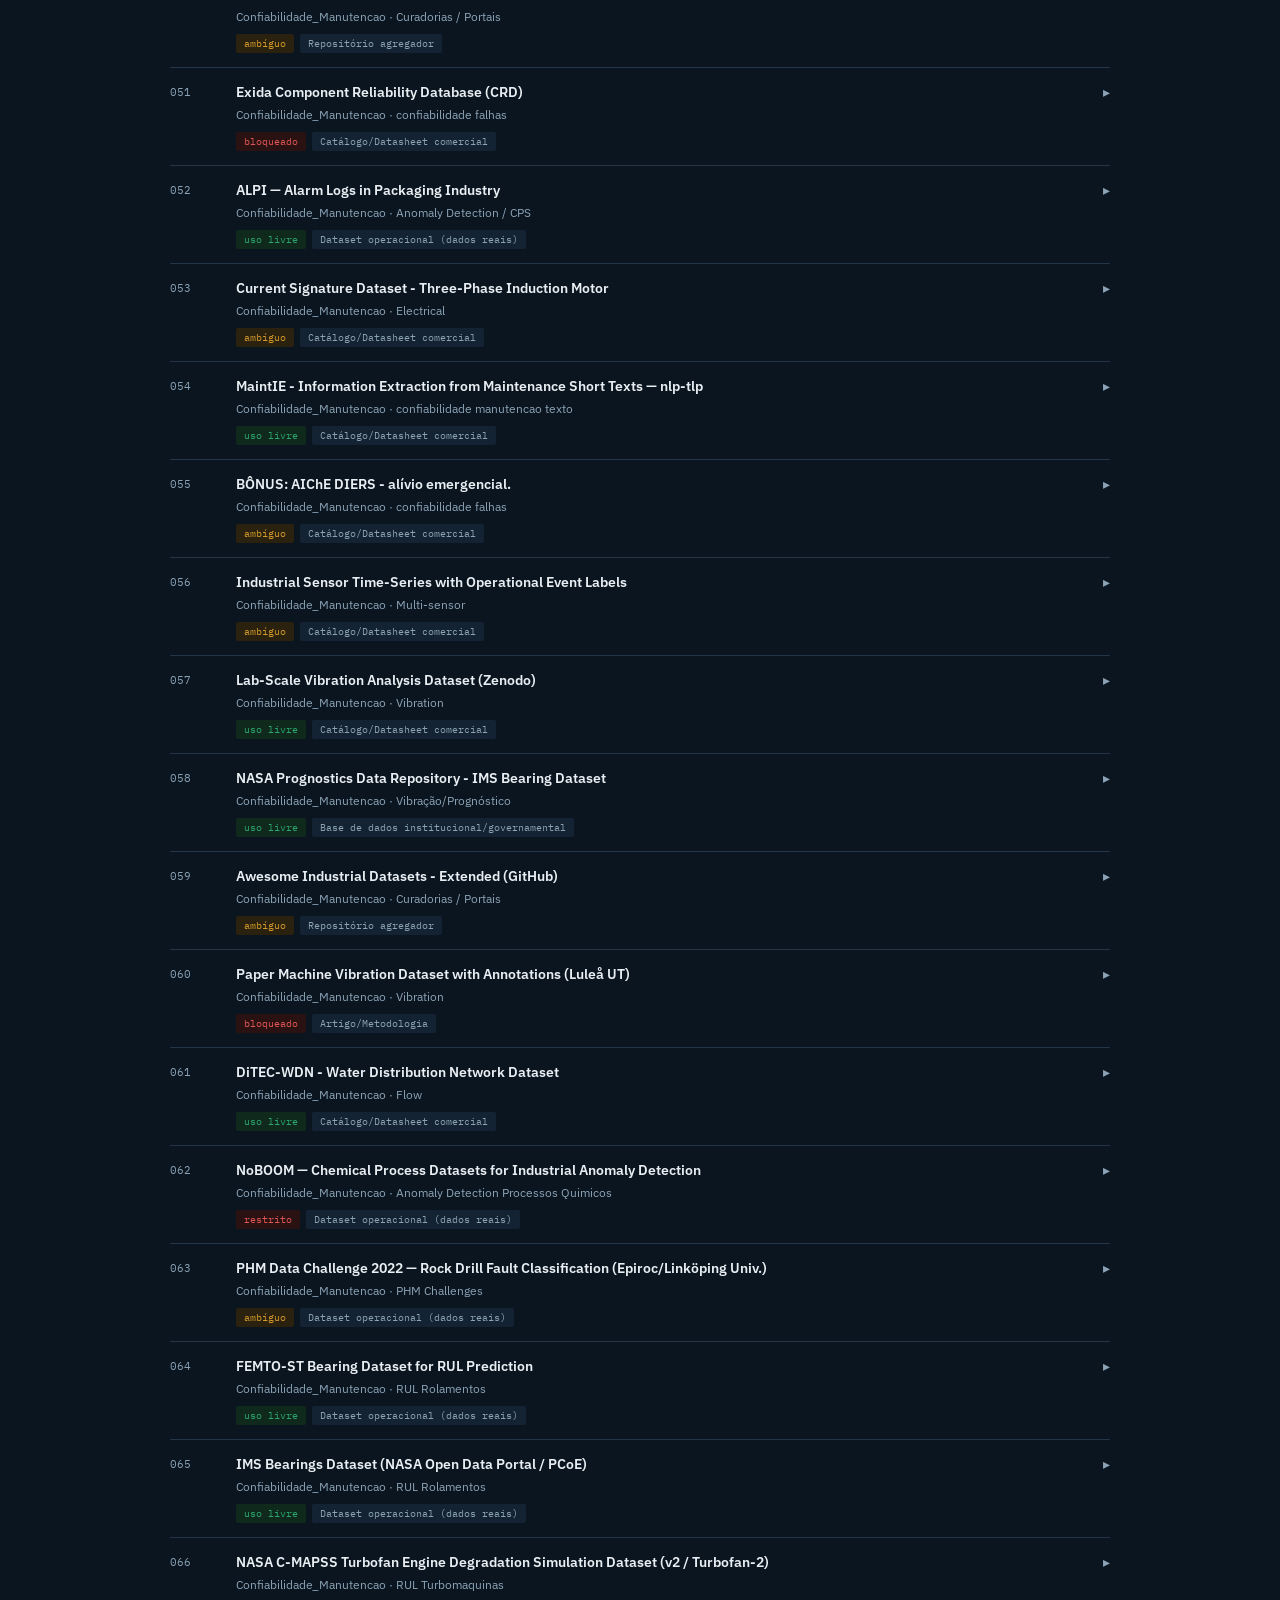
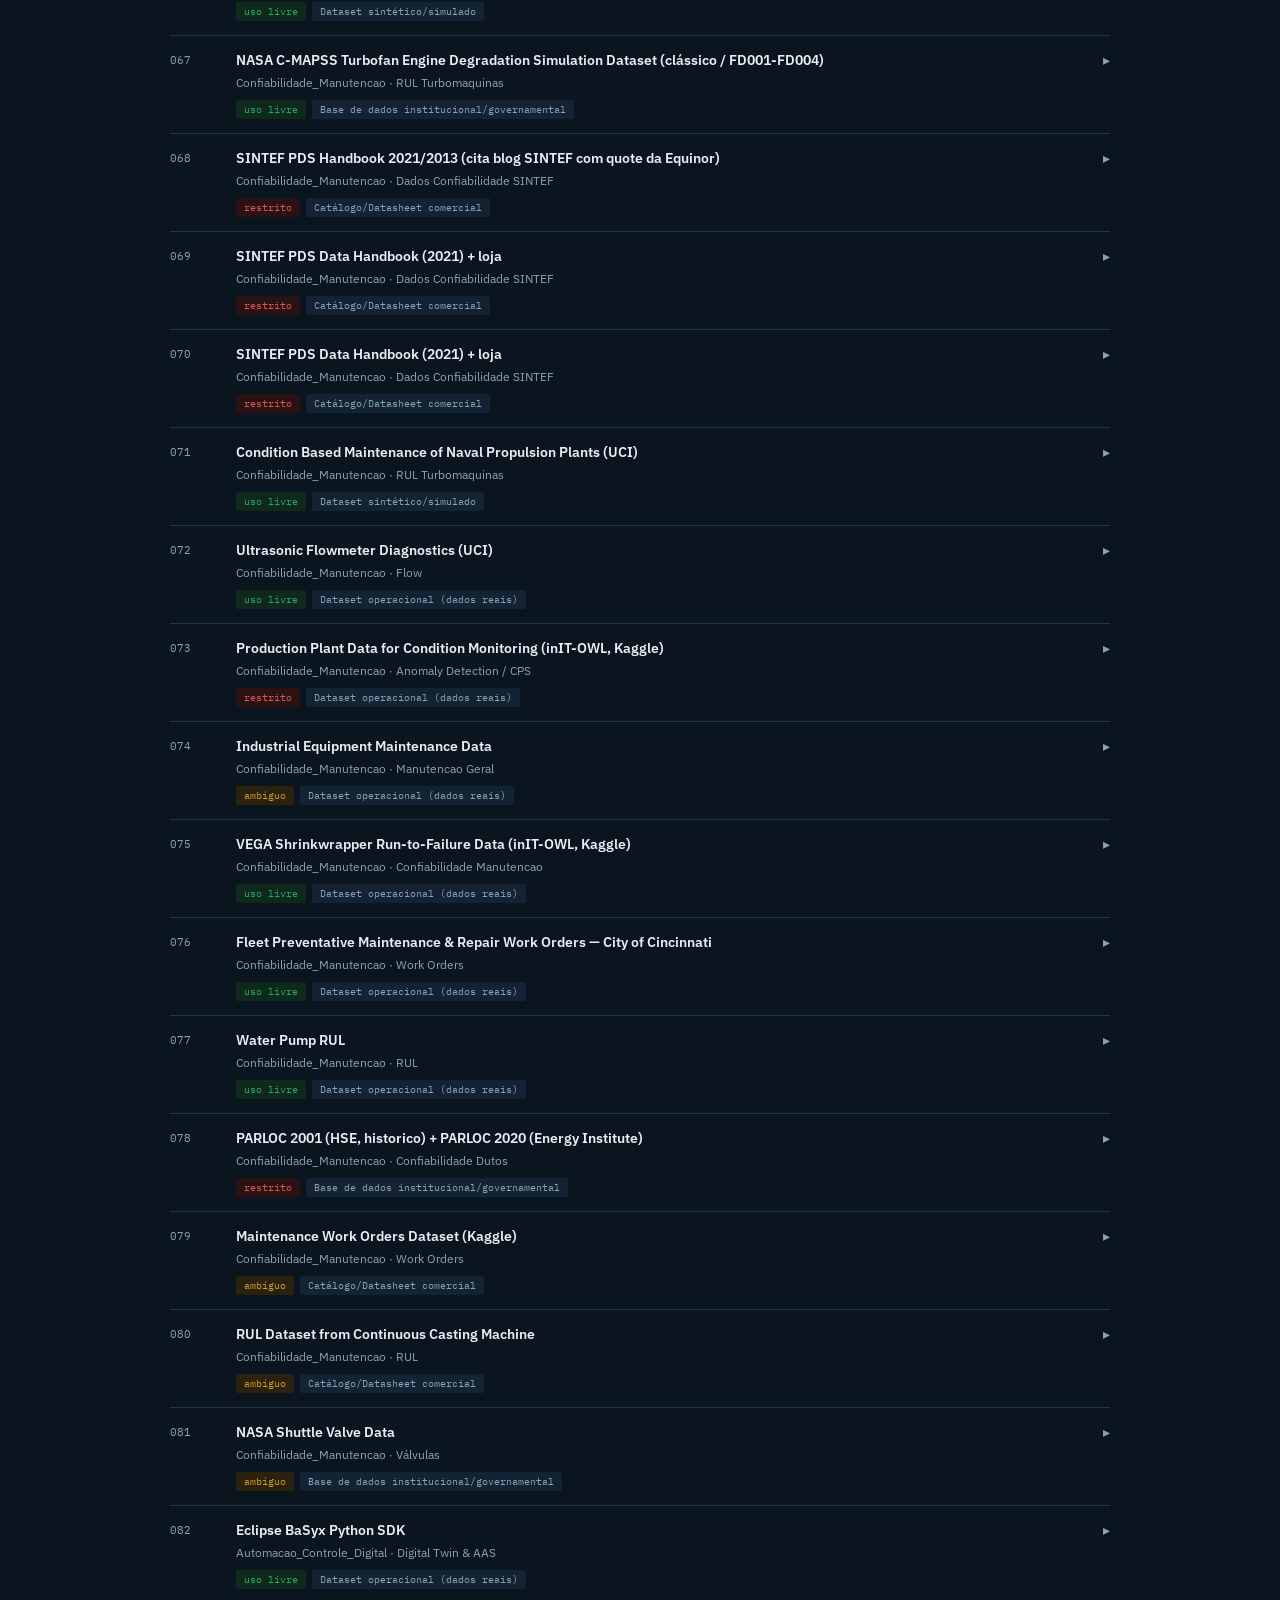
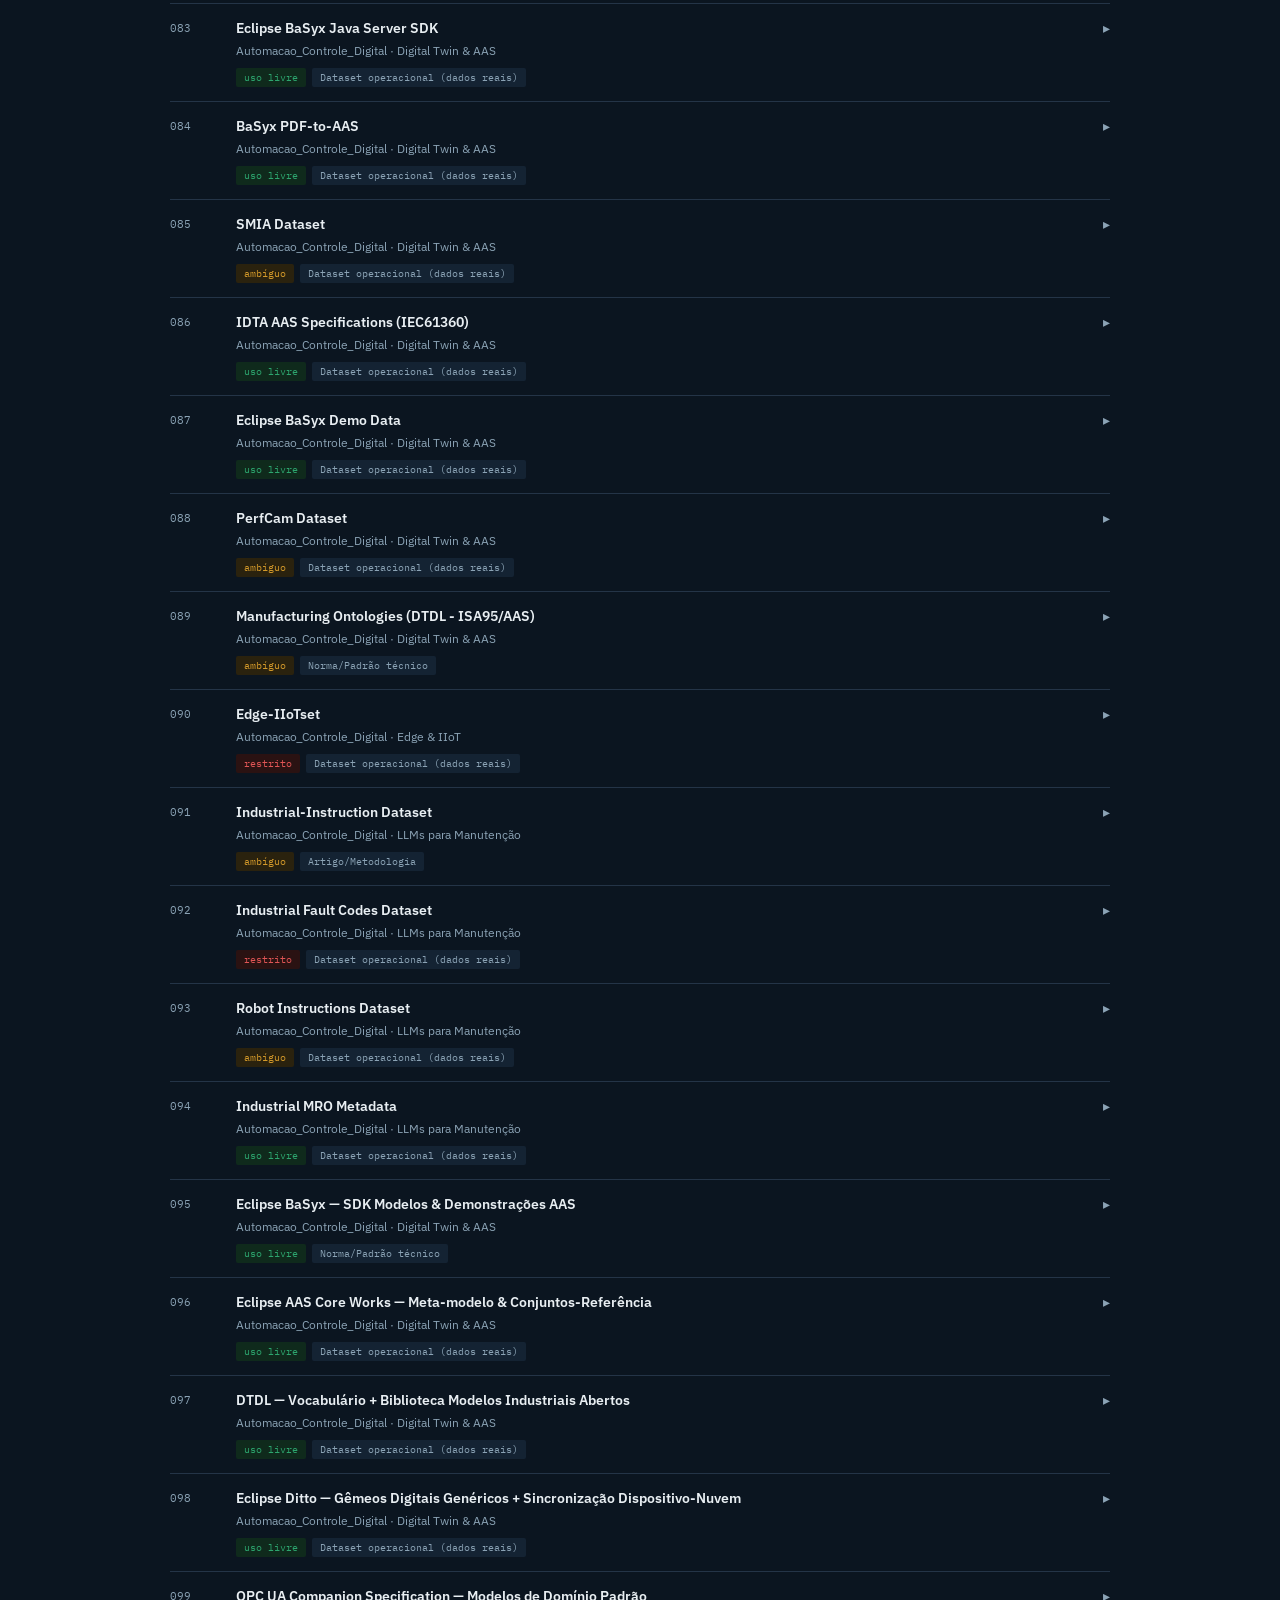
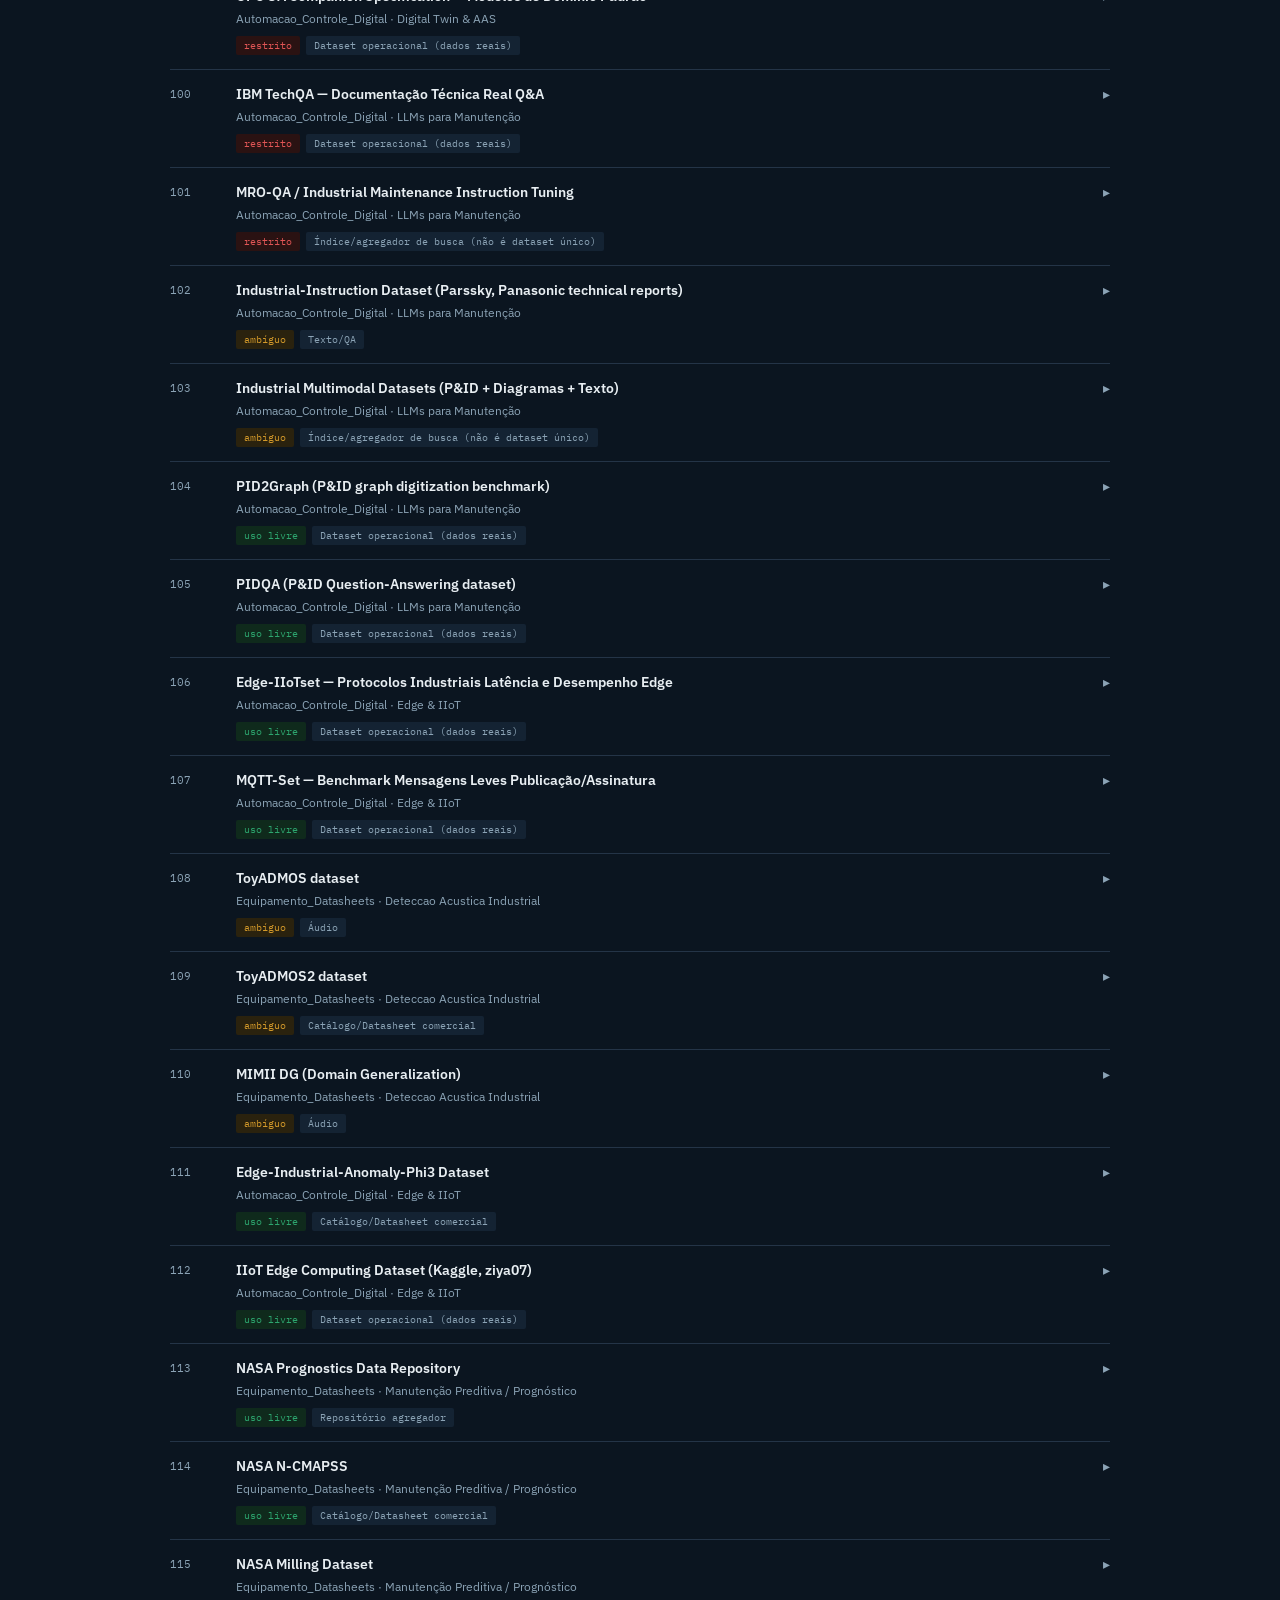
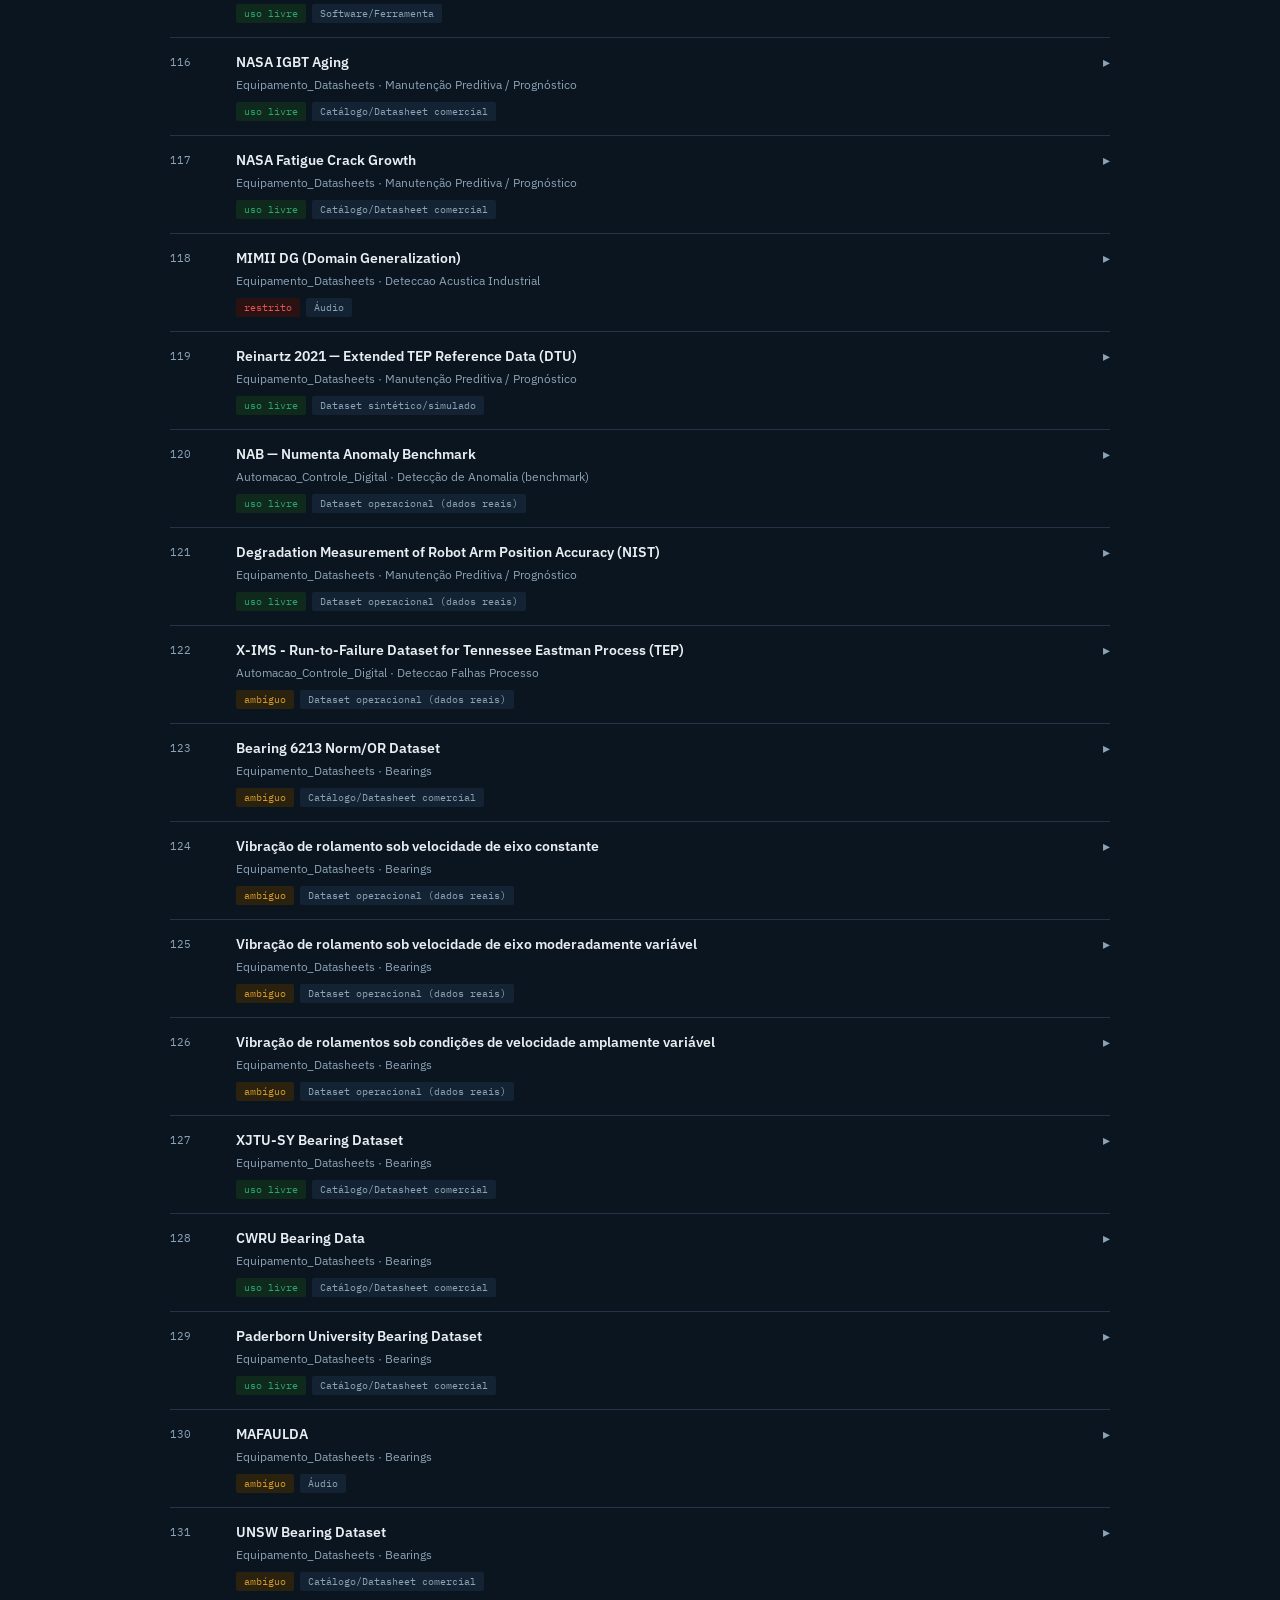
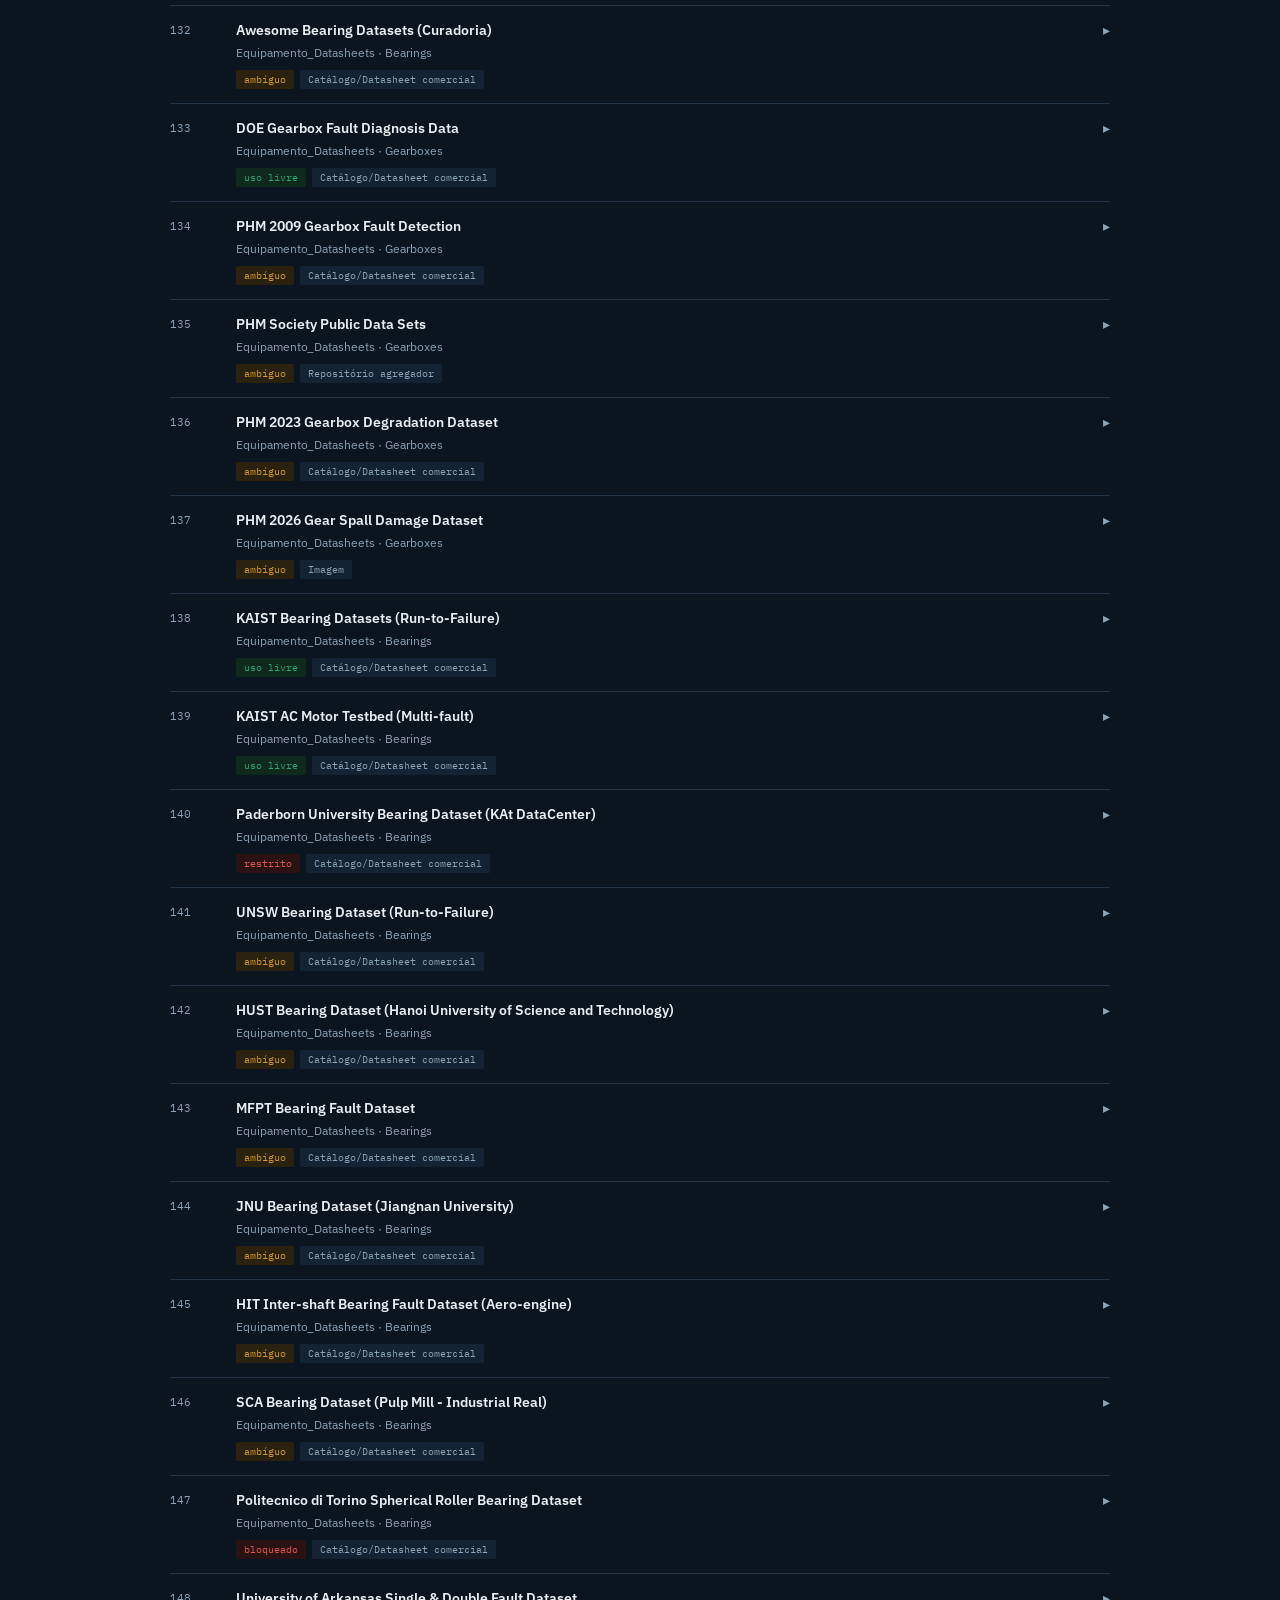
==== commit df050b35: "Ponte do Design System v2 (tokens com contraste corrigido; tema escuro)" ====
--- a/index.html
+++ b/index.html
@@ -39,7 +39,7 @@
   ::selection{background:var(--copper-dim); color:var(--copper);}
 
   /* ---------- topo ---------- */
-  header{border-bottom:1px solid var(--border); position:sticky; top:0; background:rgba(16,22,26,.92); backdrop-filter:blur(6px); z-index:20;}
+  header{border-bottom:1px solid var(--border); position:sticky; top:var(--pi-offset,0px); background:rgba(16,22,26,.92); backdrop-filter:blur(6px); z-index:20;}
   .topbar{display:flex; align-items:center; justify-content:space-between; padding:14px 20px; max-width:980px; margin:0 auto;}
   .brand{display:flex; align-items:baseline; gap:8px;}
   .brand b{font-family:'Space Grotesk',sans-serif; font-size:17px; font-weight:700;}
@@ -149,6 +149,51 @@
   footer a{color:var(--text-soft); text-decoration:none; border-bottom:1px solid var(--border-light);}
   .loading{padding:80px 20px; text-align:center; color:var(--faint); font-size:13px;}
 </style>
+<!-- Casca compartilhada do Projeto Industrial (menu único em /shell/nav.json) -->
+<link rel="stylesheet" href="/shell/pi-shell.css">
+<script src="/shell/pi-shell.js" defer data-pi-mode="full" data-pi-scheme="dark" data-pi-active="manutencao"></script>
+<style id="ds-bridge">
+/* Ponte do Design System v2 (tokens com contraste corrigido, out/2026; só tema escuro). Remover este bloco desfaz. */
+:root {
+  --color-brand-deep: #0b1520;
+  --color-brand-petroleum: #1a7a8c;
+  --color-brand-cyan: #00c4c4;
+  --color-brand-cyan-muted: #0d2a2e;
+  --color-surface-page: #0b1520;
+  --color-surface-card: #142333;
+  --color-surface-sidebar: #0f1c28;
+  --color-surface-overlay: rgba(0, 0, 0, 0.55);
+  --color-text-primary: #e8eef2;
+  --color-text-secondary: #8ba3b5;
+  --color-text-inverse: #ffffff;
+  --color-text-link: #5eb8c4;
+  --color-text-link-hover: #00c4c4;
+  --color-status-success: #2da56e;
+  --color-status-success-bg: #0f2a1c;
+  --color-status-warning: #d49a2a;
+  --color-status-warning-bg: #2a220e;
+  --color-status-danger: #e05555;
+  --color-status-danger-bg: #2a1212;
+  --color-status-info: #5eb8c4;
+  --color-status-info-bg: #0f1c28;
+  --color-border-default: #243447;
+  --color-border-strong: #5f7890;
+  --color-border-focus: #00c4c4;
+  --color-focus-ring: 0 0 0 3px rgba(0, 196, 196, 0.4);
+  --bg:var(--color-surface-page);--surface:var(--color-surface-sidebar);--surface2:var(--color-surface-card);
+  --border:var(--color-border-default);--border-light:color-mix(in srgb,var(--color-border-default) 55%,var(--color-border-strong));
+  --text:var(--color-text-primary);--text-soft:color-mix(in srgb,var(--color-text-primary) 45%,var(--color-text-secondary));
+  --muted:var(--color-text-secondary);--faint:var(--color-text-secondary);
+  --copper:var(--color-brand-cyan);--copper-dim:var(--color-brand-cyan-muted);
+  --ok:var(--color-status-success);--ok-dim:var(--color-status-success-bg);
+  --warn:var(--color-status-warning);--warn-dim:var(--color-status-warning-bg);
+  --risk:var(--color-status-danger);--risk-dim:var(--color-status-danger-bg);
+  --gray:var(--color-text-secondary);--gray-dim:var(--color-surface-card);
+}
+header { background: color-mix(in srgb, var(--color-surface-page) 92%, transparent); }
+.btn-primary { color: var(--color-brand-deep); }
+.btn-primary:hover { background: var(--color-text-link); }
+</style>
 </head>
 <body>
 
@@ -183,17 +228,17 @@
   </div>
   <div class="curve-box">
     <svg viewBox="0 0 320 220" fill="none">
-      <line x1="20" y1="190" x2="300" y2="190" stroke="#2A343A" stroke-width="1"/>
-      <line x1="20" y1="20" x2="20" y2="190" stroke="#2A343A" stroke-width="1"/>
-      <line x1="20" y1="130" x2="300" y2="130" stroke="#3A2E22" stroke-width="1" stroke-dasharray="3 4"/>
+      <line x1="20" y1="190" x2="300" y2="190" stroke="#243447" stroke-width="1"/>
+      <line x1="20" y1="20" x2="20" y2="190" stroke="#243447" stroke-width="1"/>
+      <line x1="20" y1="130" x2="300" y2="130" stroke="#0D2A2E" stroke-width="1" stroke-dasharray="3 4"/>
       <path id="curvePath" d="M 20 45 C 90 48, 150 55, 195 90 C 225 115, 235 140, 245 165 C 252 182, 258 190, 265 195"
-            stroke="#E2924D" stroke-width="2.5" fill="none" stroke-linecap="round"/>
-      <circle cx="195" cy="90" r="4" fill="#D9B24C"/>
-      <circle cx="265" cy="195" r="4" fill="#D9614B"/>
-      <text x="200" y="80" fill="#D9B24C" font-family="IBM Plex Mono" font-size="9">primeiro sinal</text>
-      <text x="205" y="205" fill="#D9614B" font-family="IBM Plex Mono" font-size="9">falha</text>
-      <text x="22" y="125" fill="#7E8C93" font-family="IBM Plex Mono" font-size="9">limiar de alerta</text>
-      <text x="150" y="212" fill="#5B666C" font-family="IBM Plex Mono" font-size="9">tempo</text>
+            stroke="#00C4C4" stroke-width="2.5" fill="none" stroke-linecap="round"/>
+      <circle cx="195" cy="90" r="4" fill="#D49A2A"/>
+      <circle cx="265" cy="195" r="4" fill="#E05555"/>
+      <text x="200" y="80" fill="#D49A2A" font-family="IBM Plex Mono" font-size="9">primeiro sinal</text>
+      <text x="205" y="205" fill="#E05555" font-family="IBM Plex Mono" font-size="9">falha</text>
+      <text x="22" y="125" fill="#8BA3B5" font-family="IBM Plex Mono" font-size="9">limiar de alerta</text>
+      <text x="150" y="212" fill="#8BA3B5" font-family="IBM Plex Mono" font-size="9">tempo</text>
     </svg>
   </div>
 </div>
@@ -220,10 +265,10 @@
   <div class="count-line" id="countLine"></div>
   <div class="logbook" id="logbook"></div>
   <div class="legend">
-    <span><span class="dot" style="background:#4FAE8B"></span>uso livre / OK</span>
-    <span><span class="dot" style="background:#D9B24C"></span>ambíguo — leia a licença</span>
-    <span><span class="dot" style="background:#D9614B"></span>restrito / bloqueado</span>
-    <span><span class="dot" style="background:#5B666C"></span>não verificado</span>
+    <span><span class="dot" style="background:#2DA56E"></span>uso livre / OK</span>
+    <span><span class="dot" style="background:#D49A2A"></span>ambíguo — leia a licença</span>
+    <span><span class="dot" style="background:#E05555"></span>restrito / bloqueado</span>
+    <span><span class="dot" style="background:#8BA3B5"></span>não verificado</span>
   </div>
 </section>
 
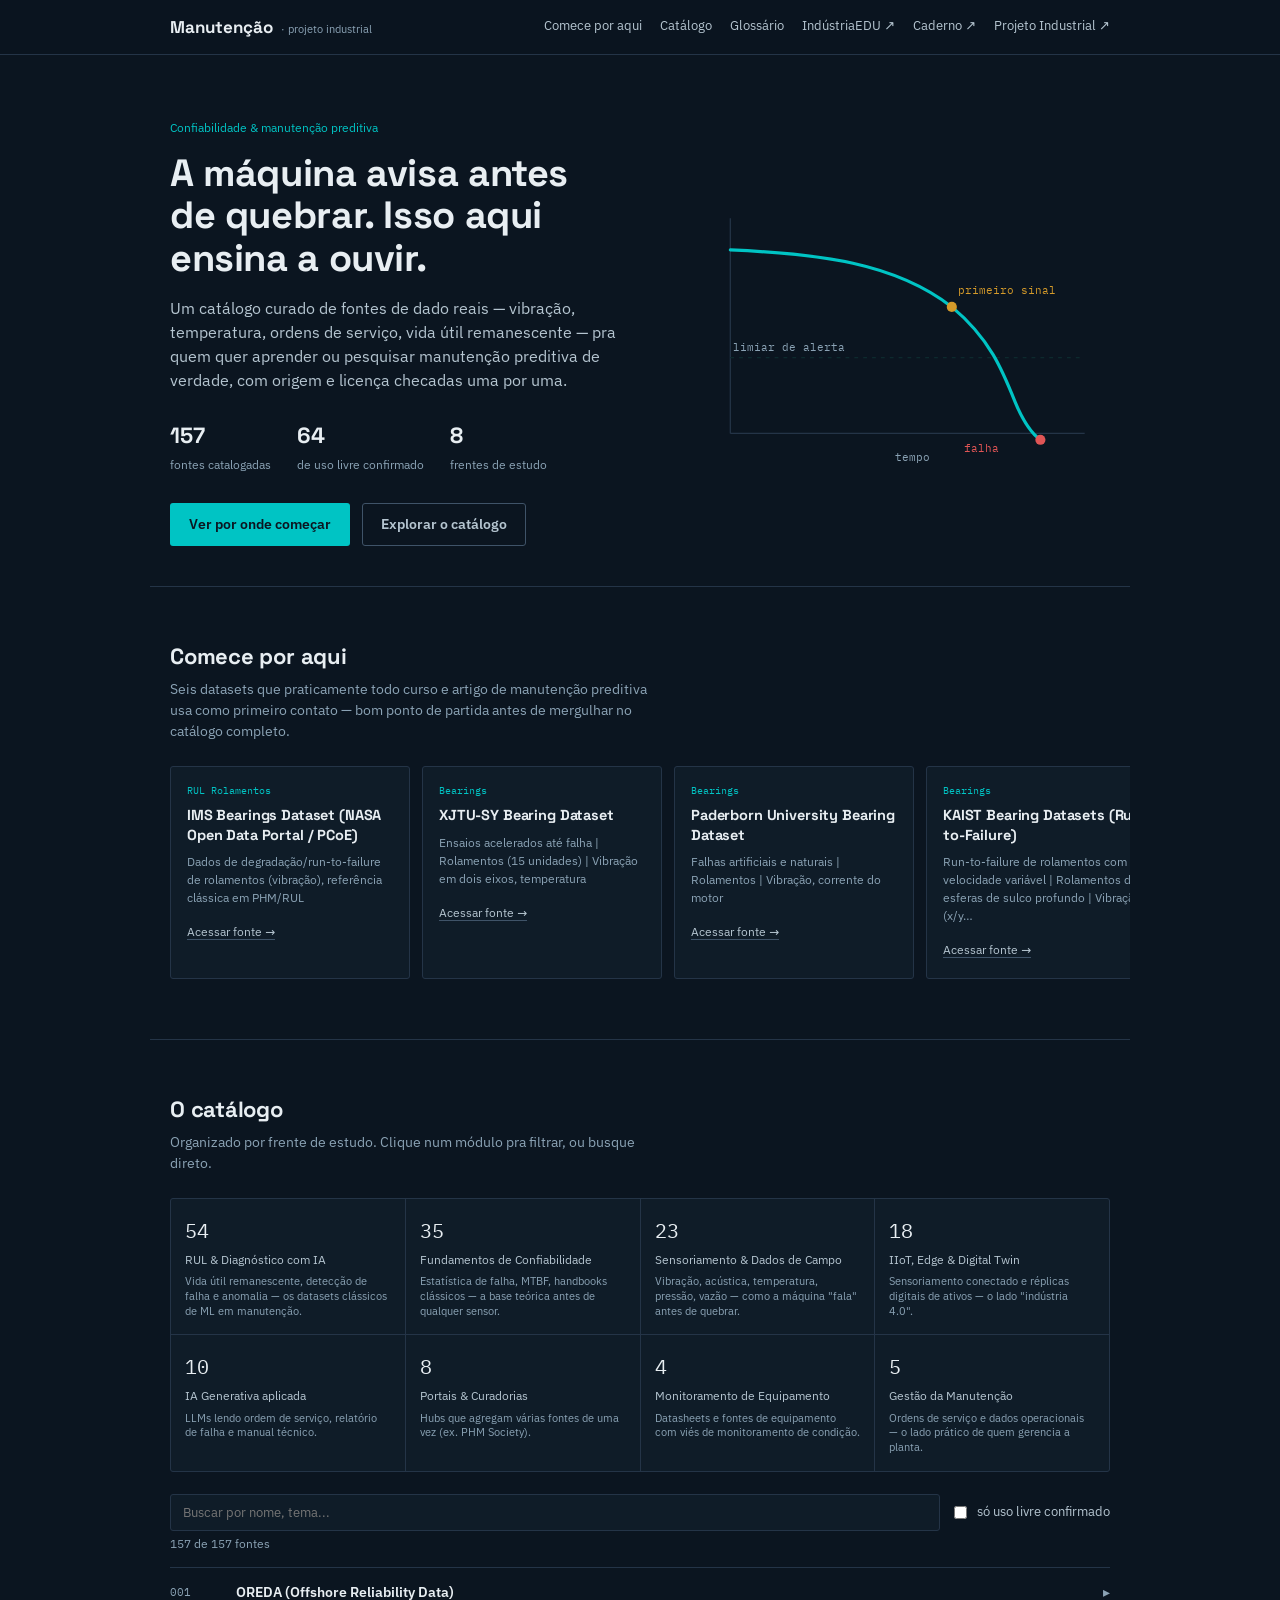
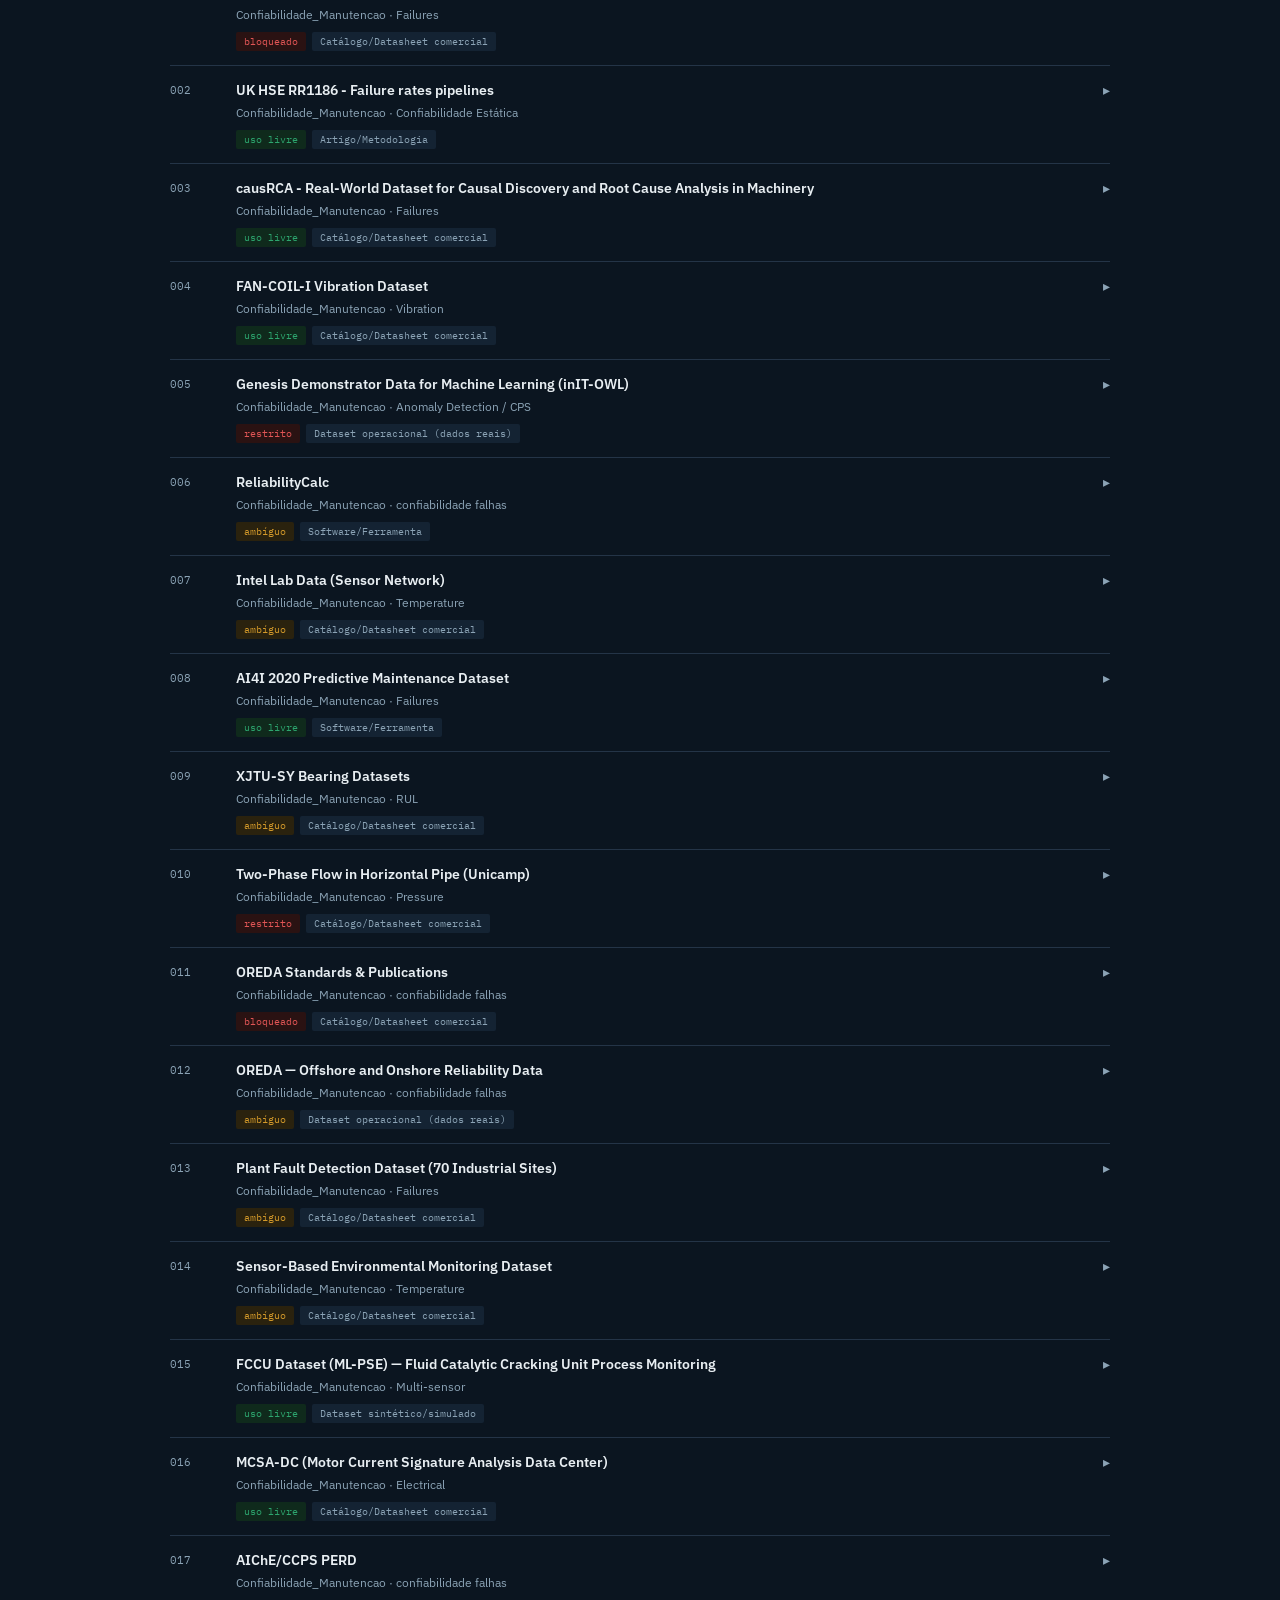
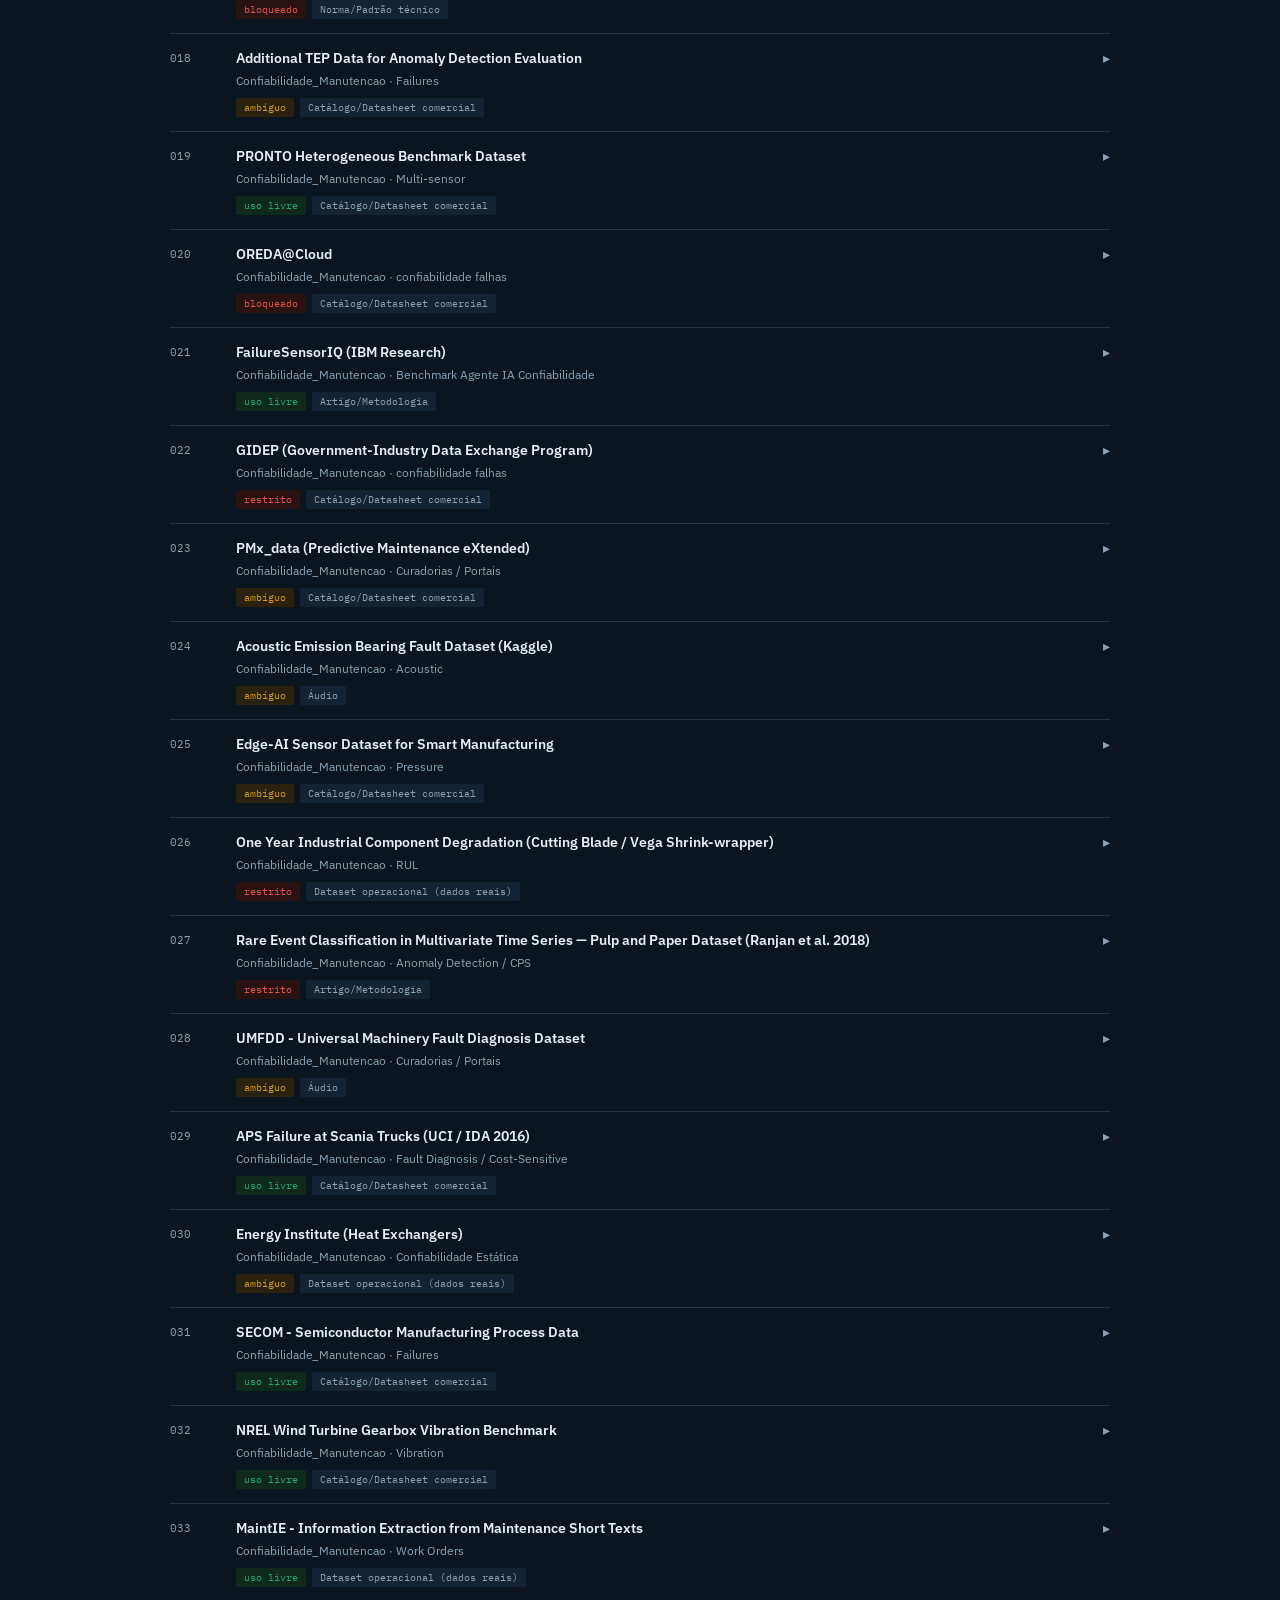
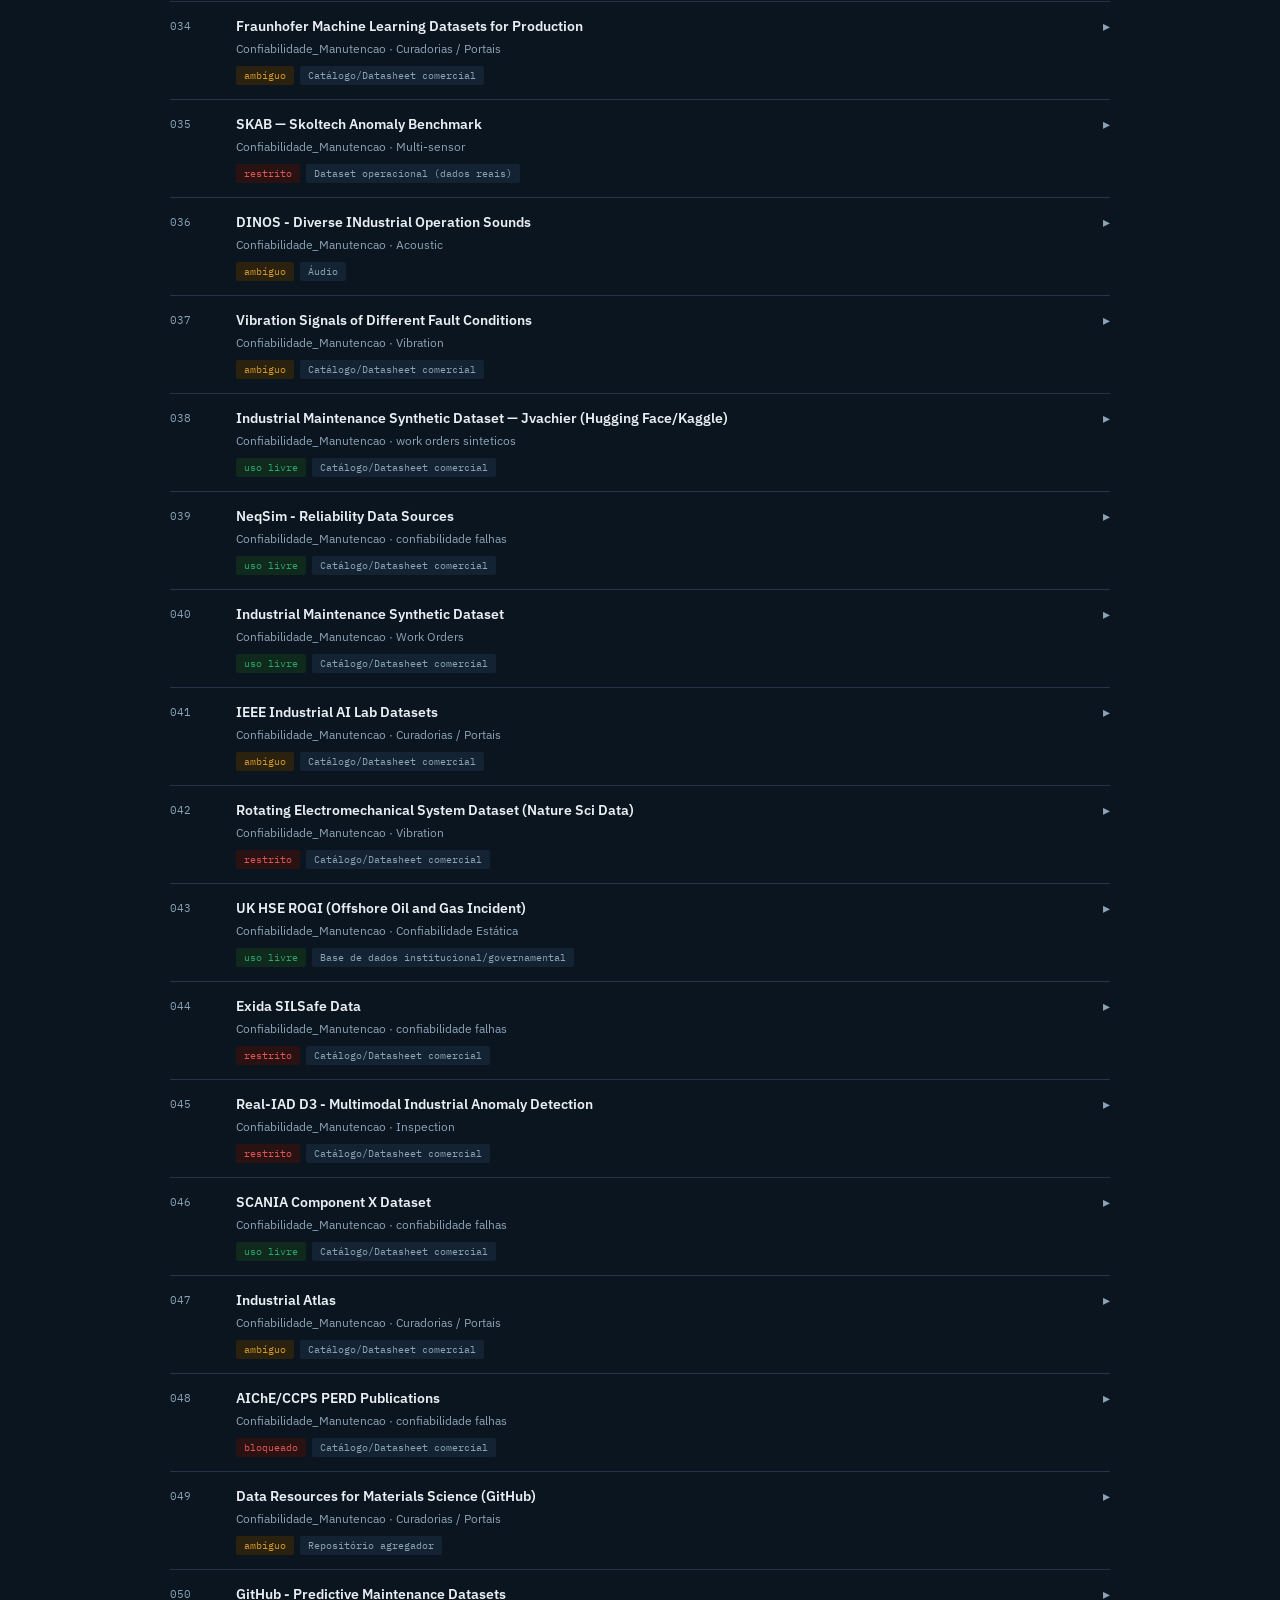
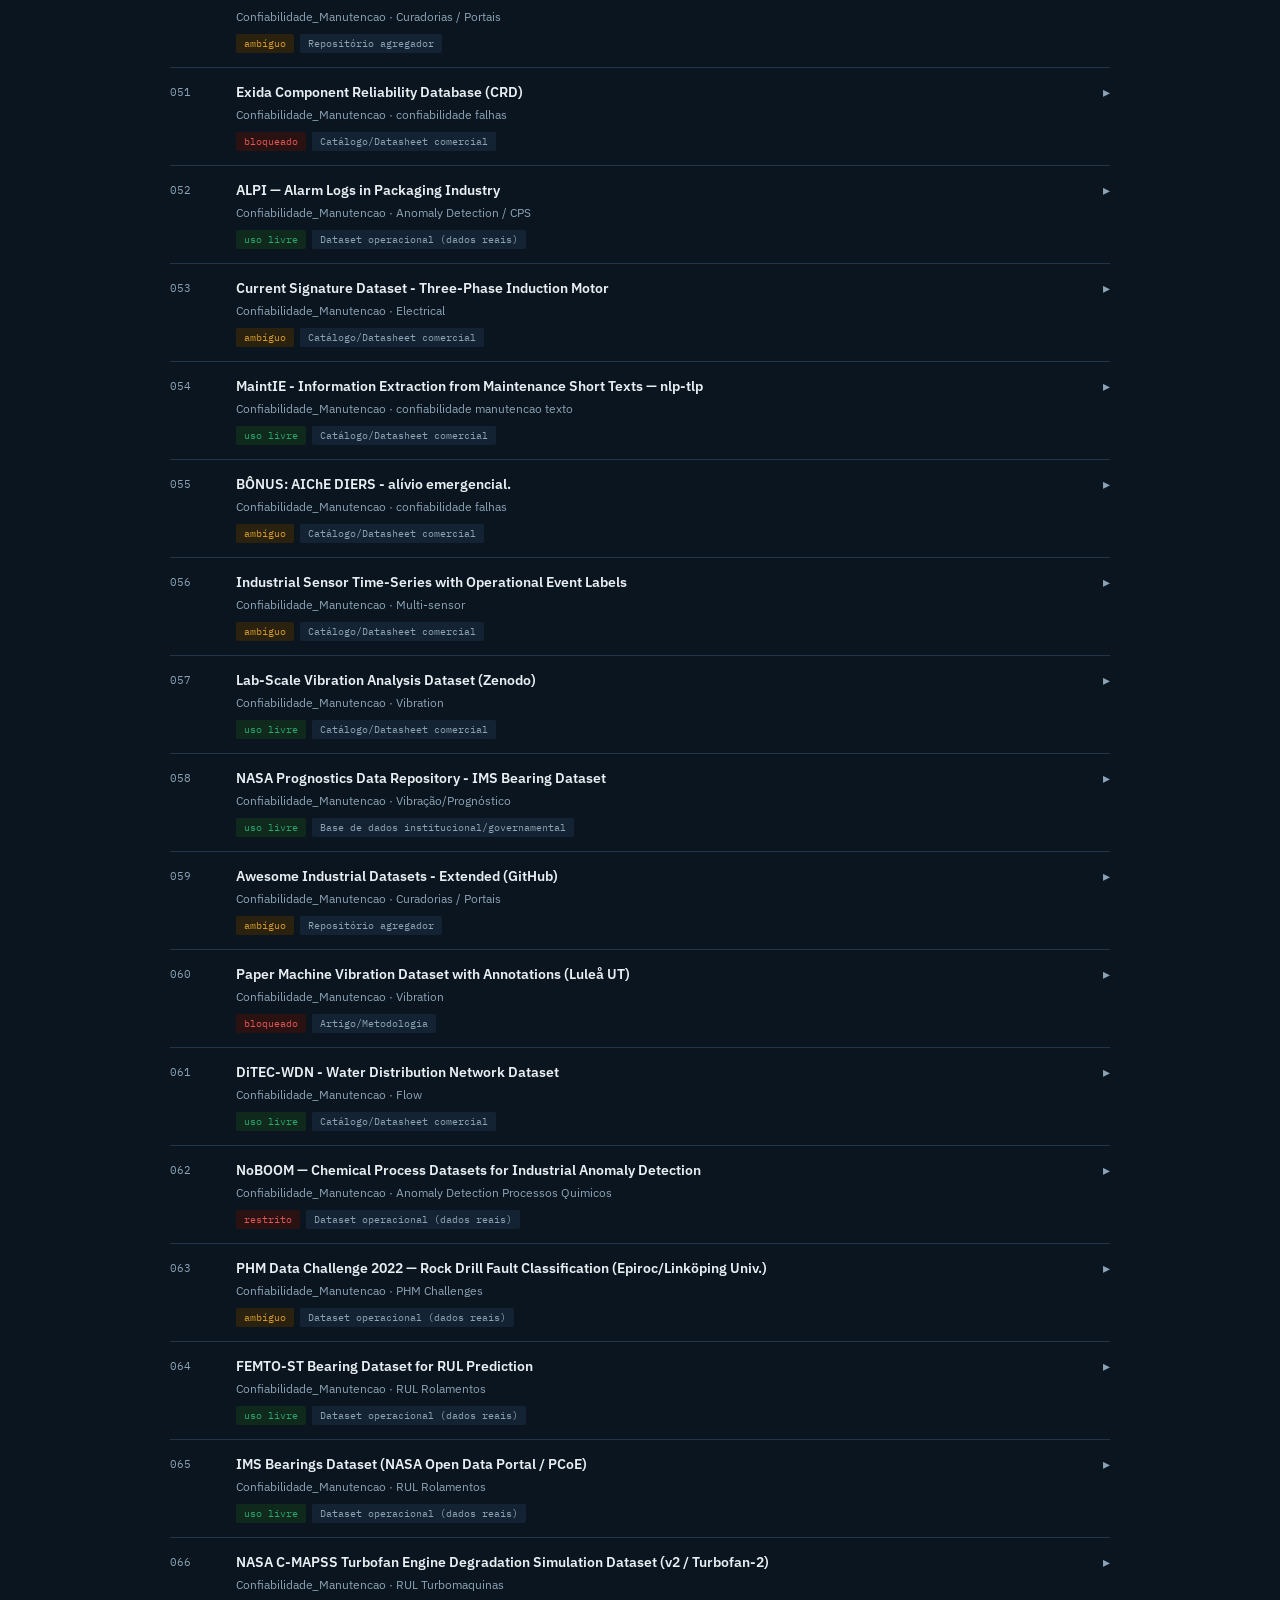
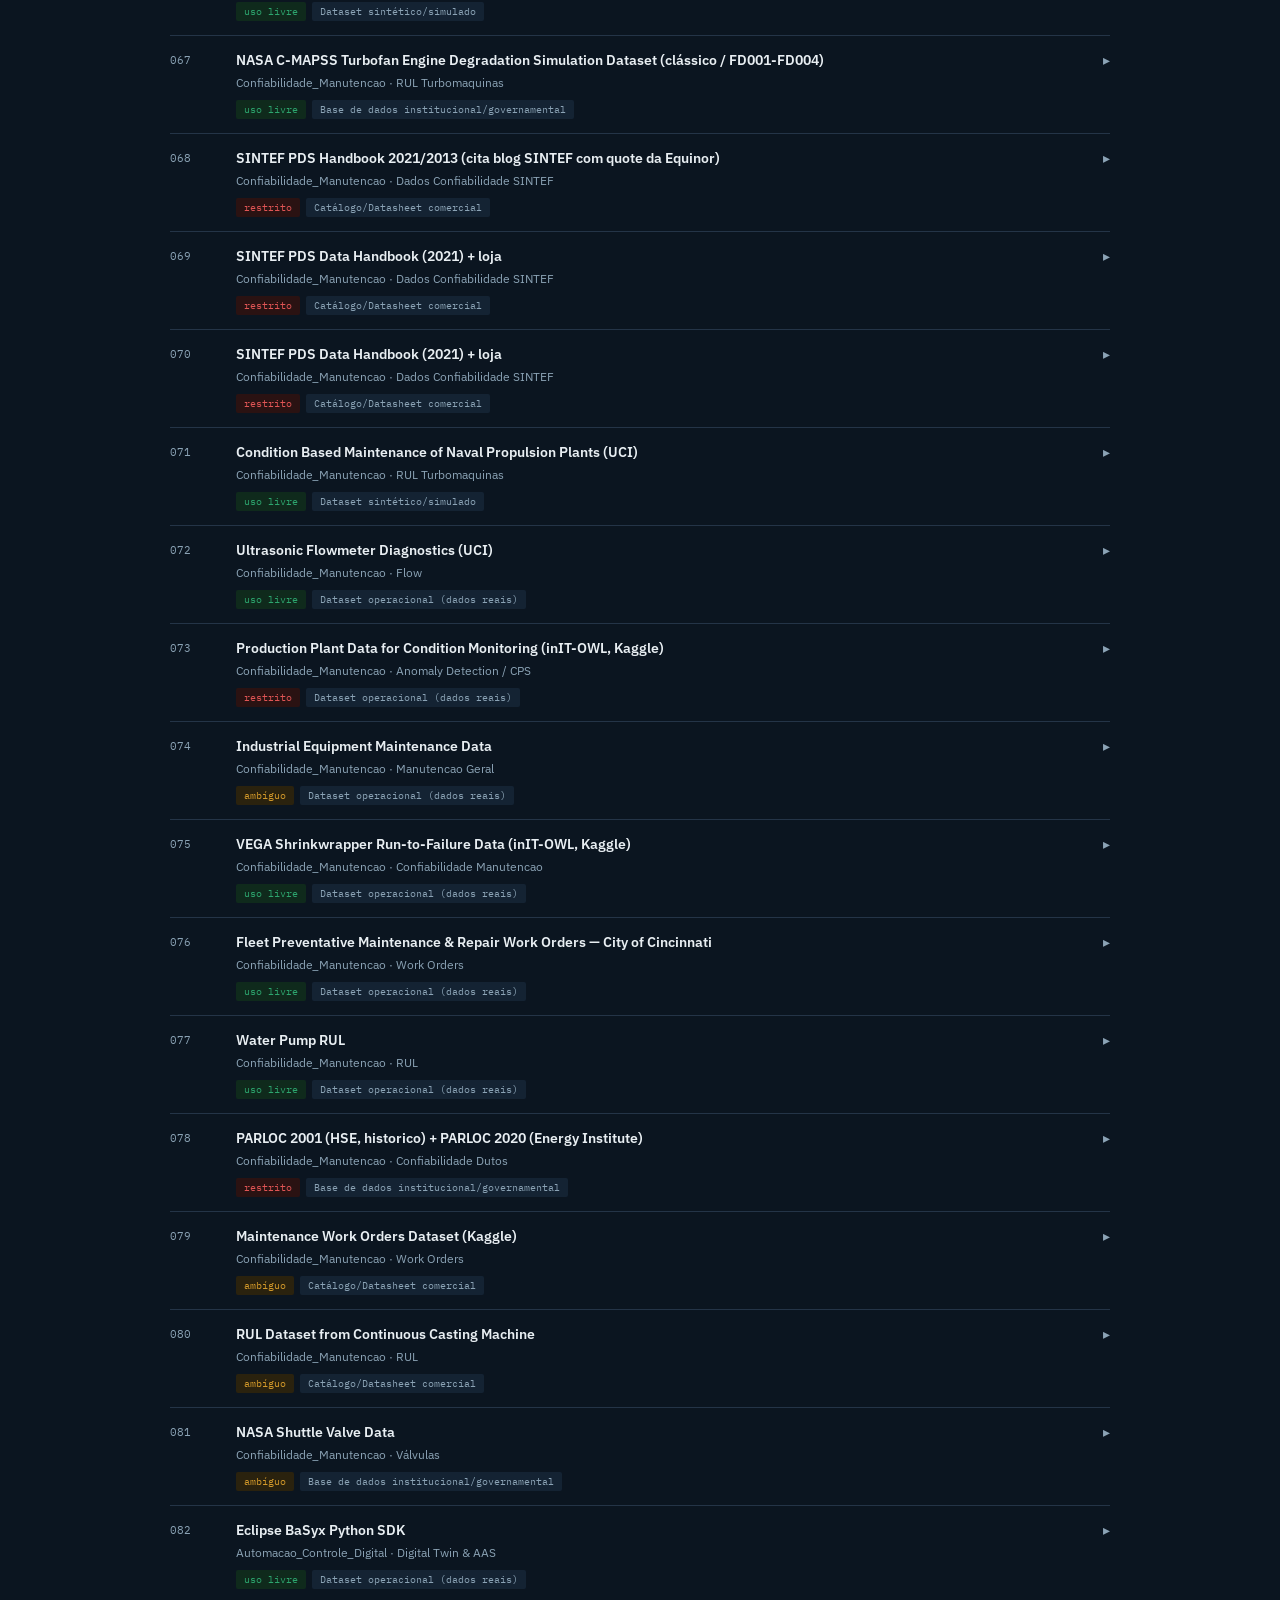
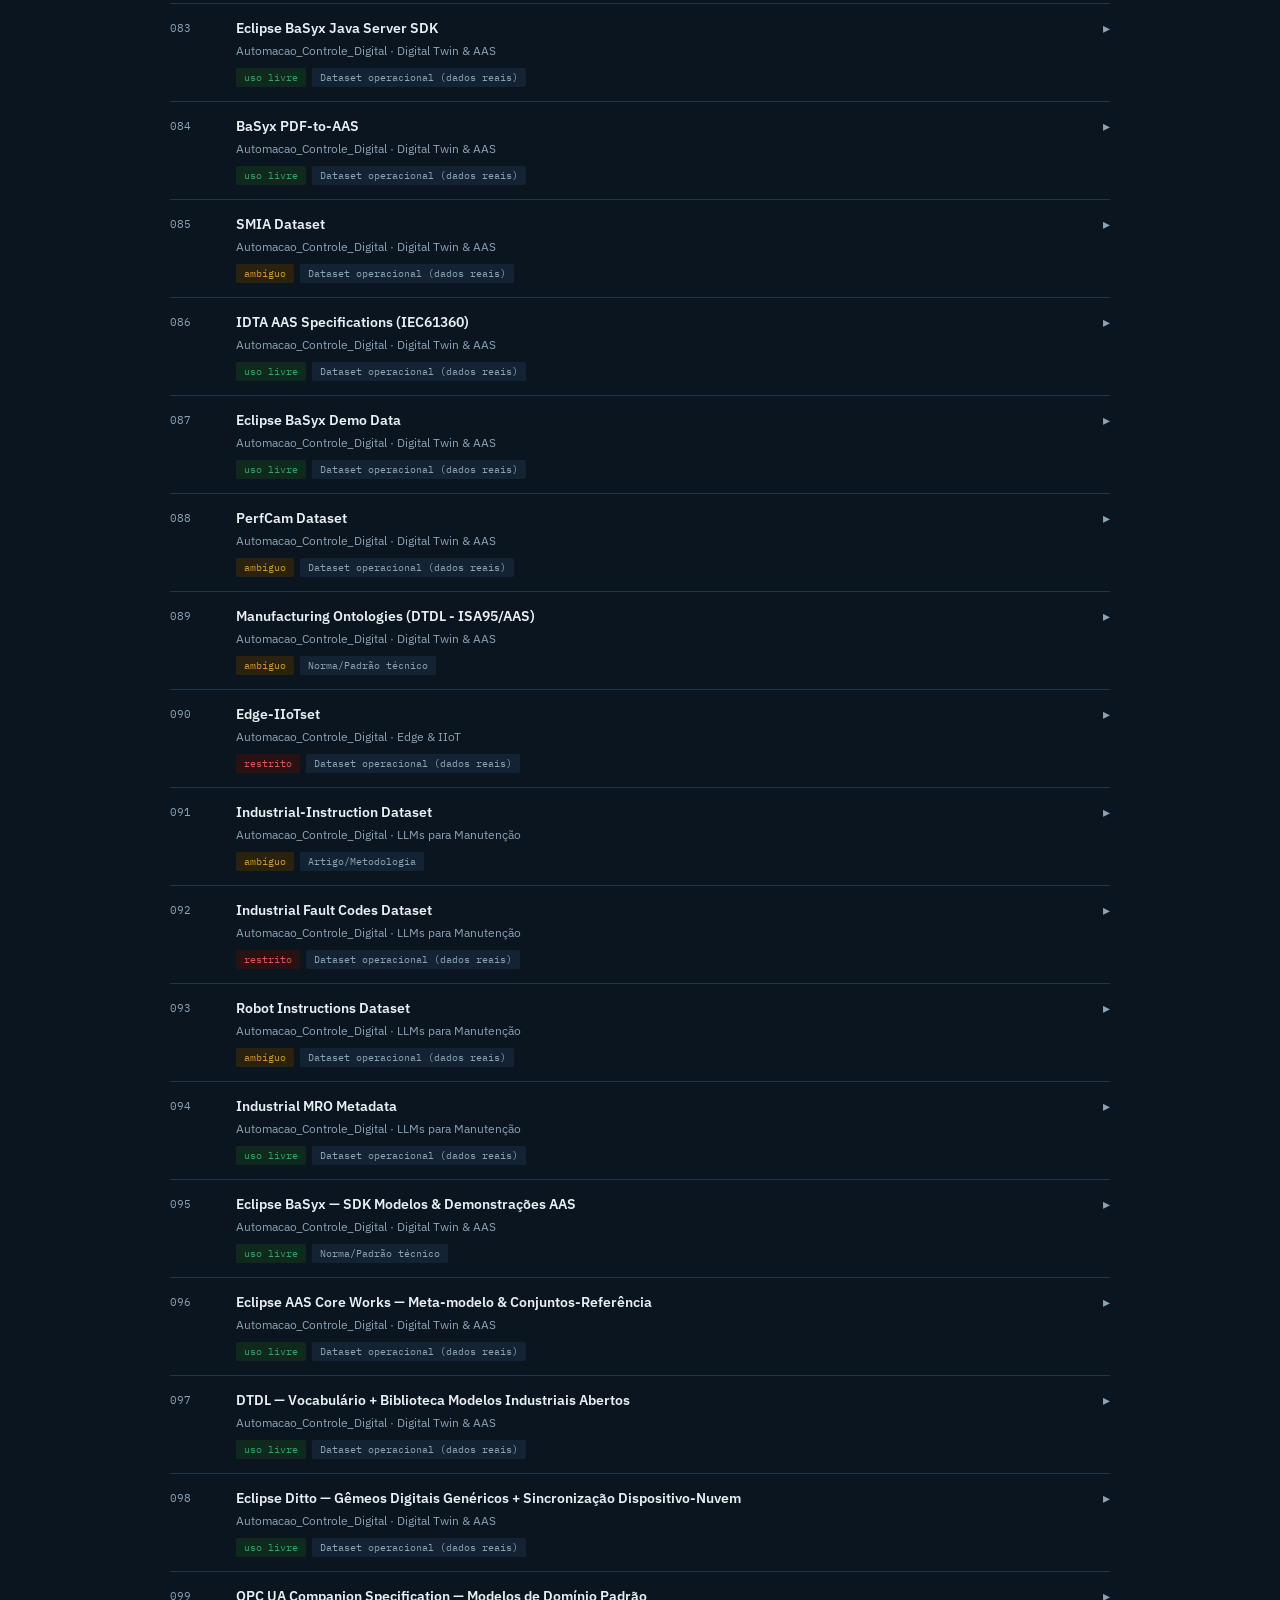
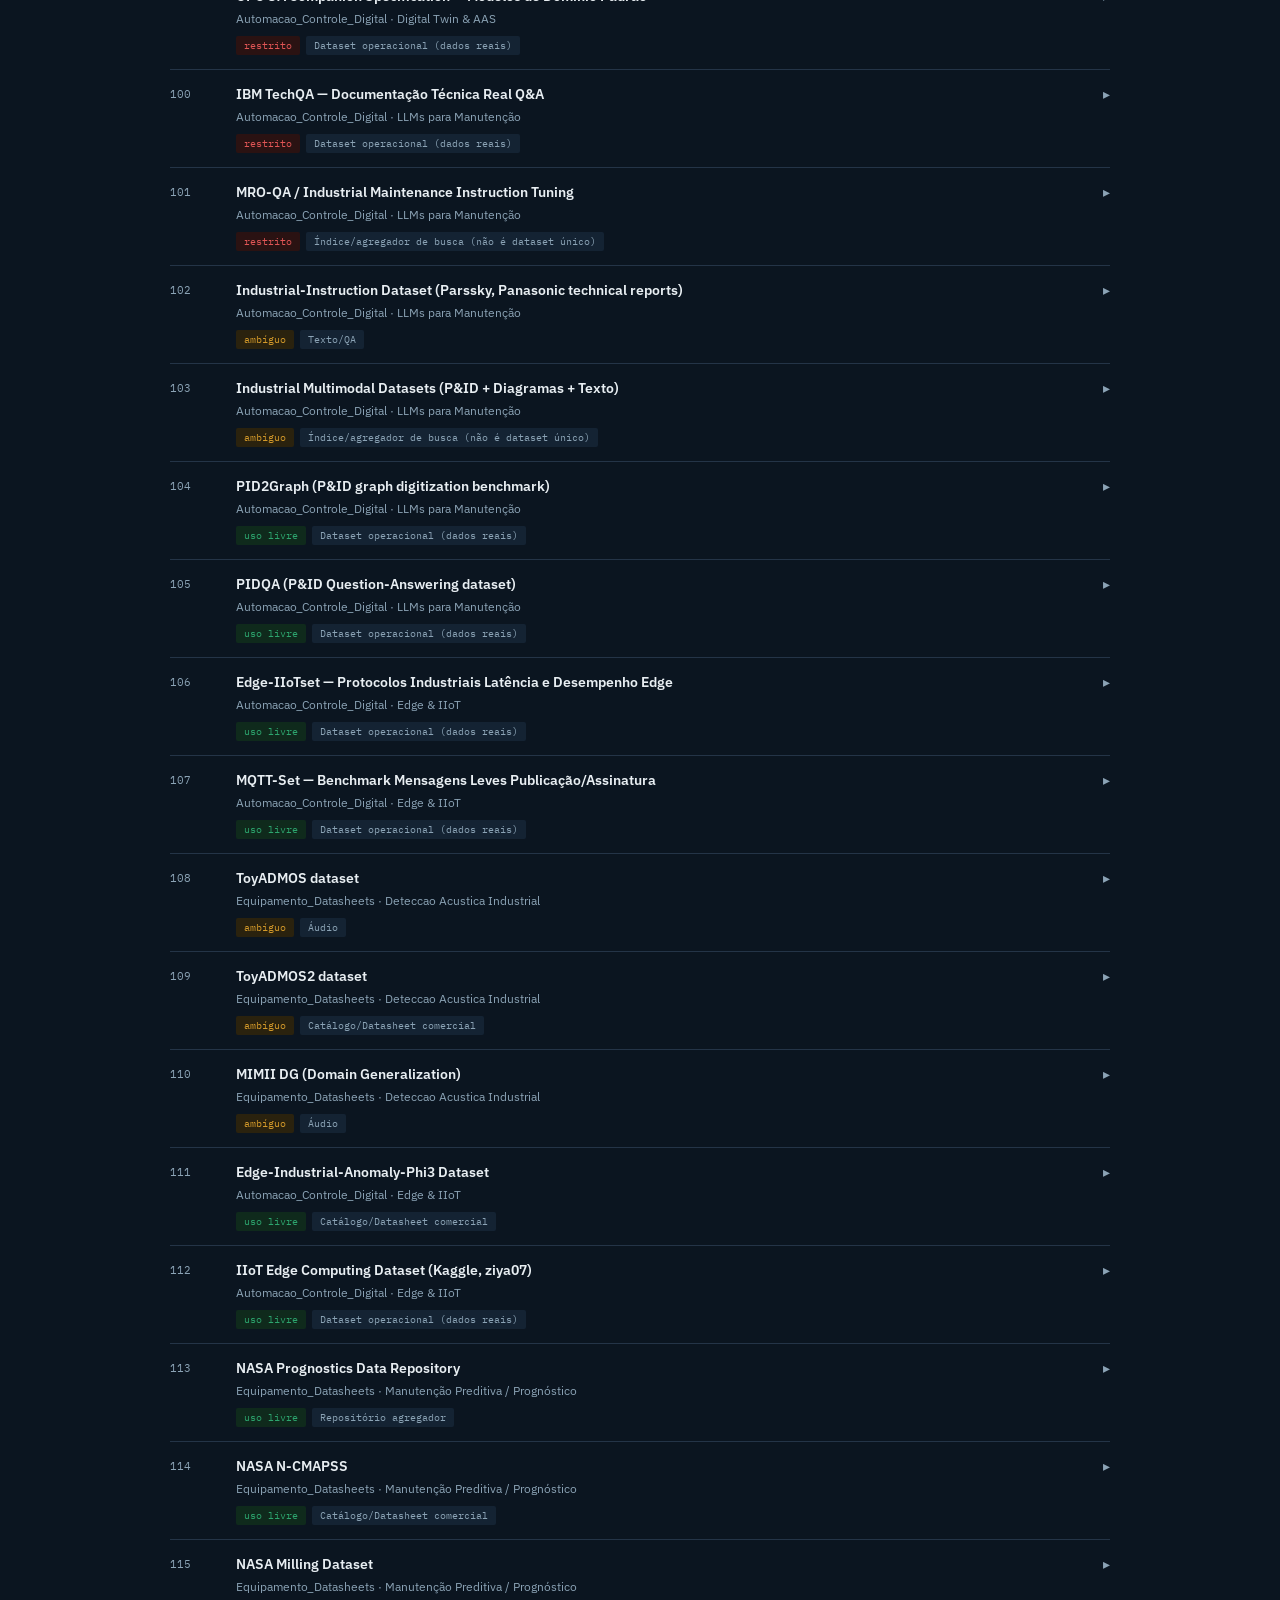
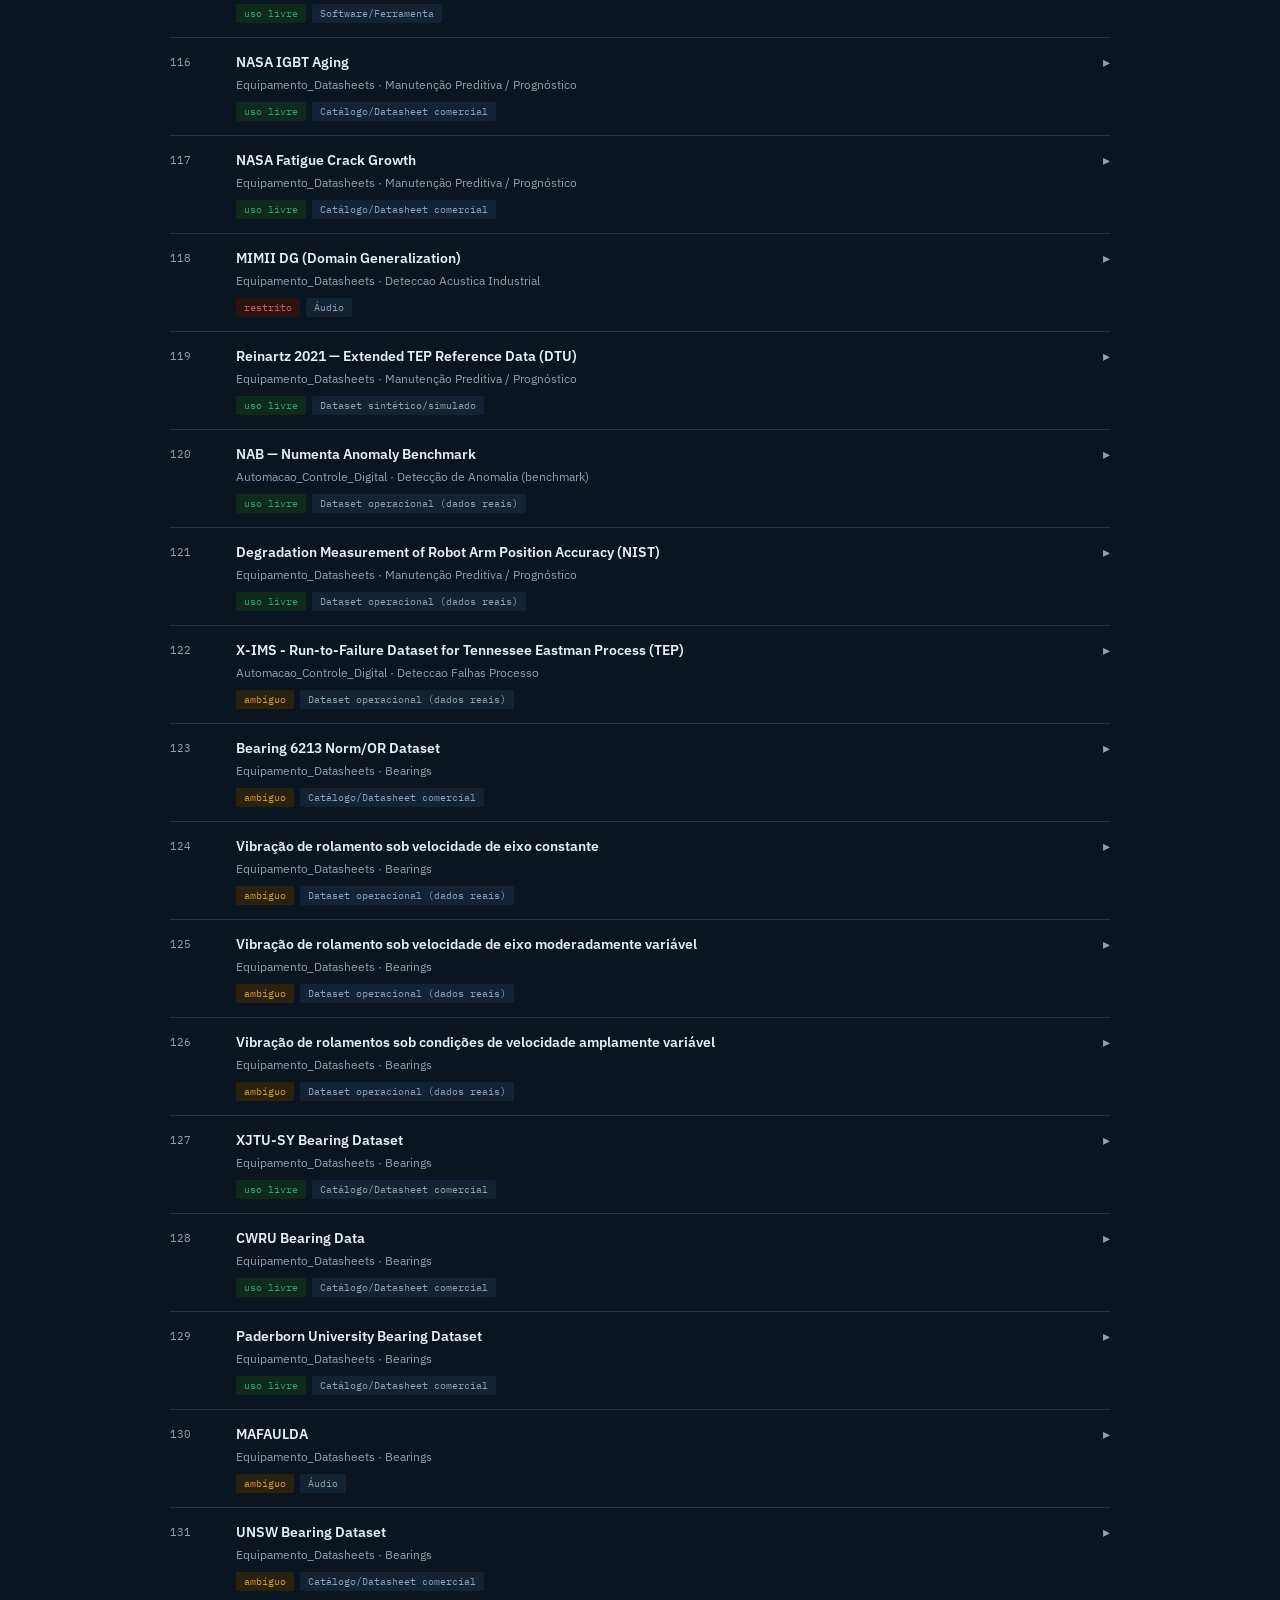
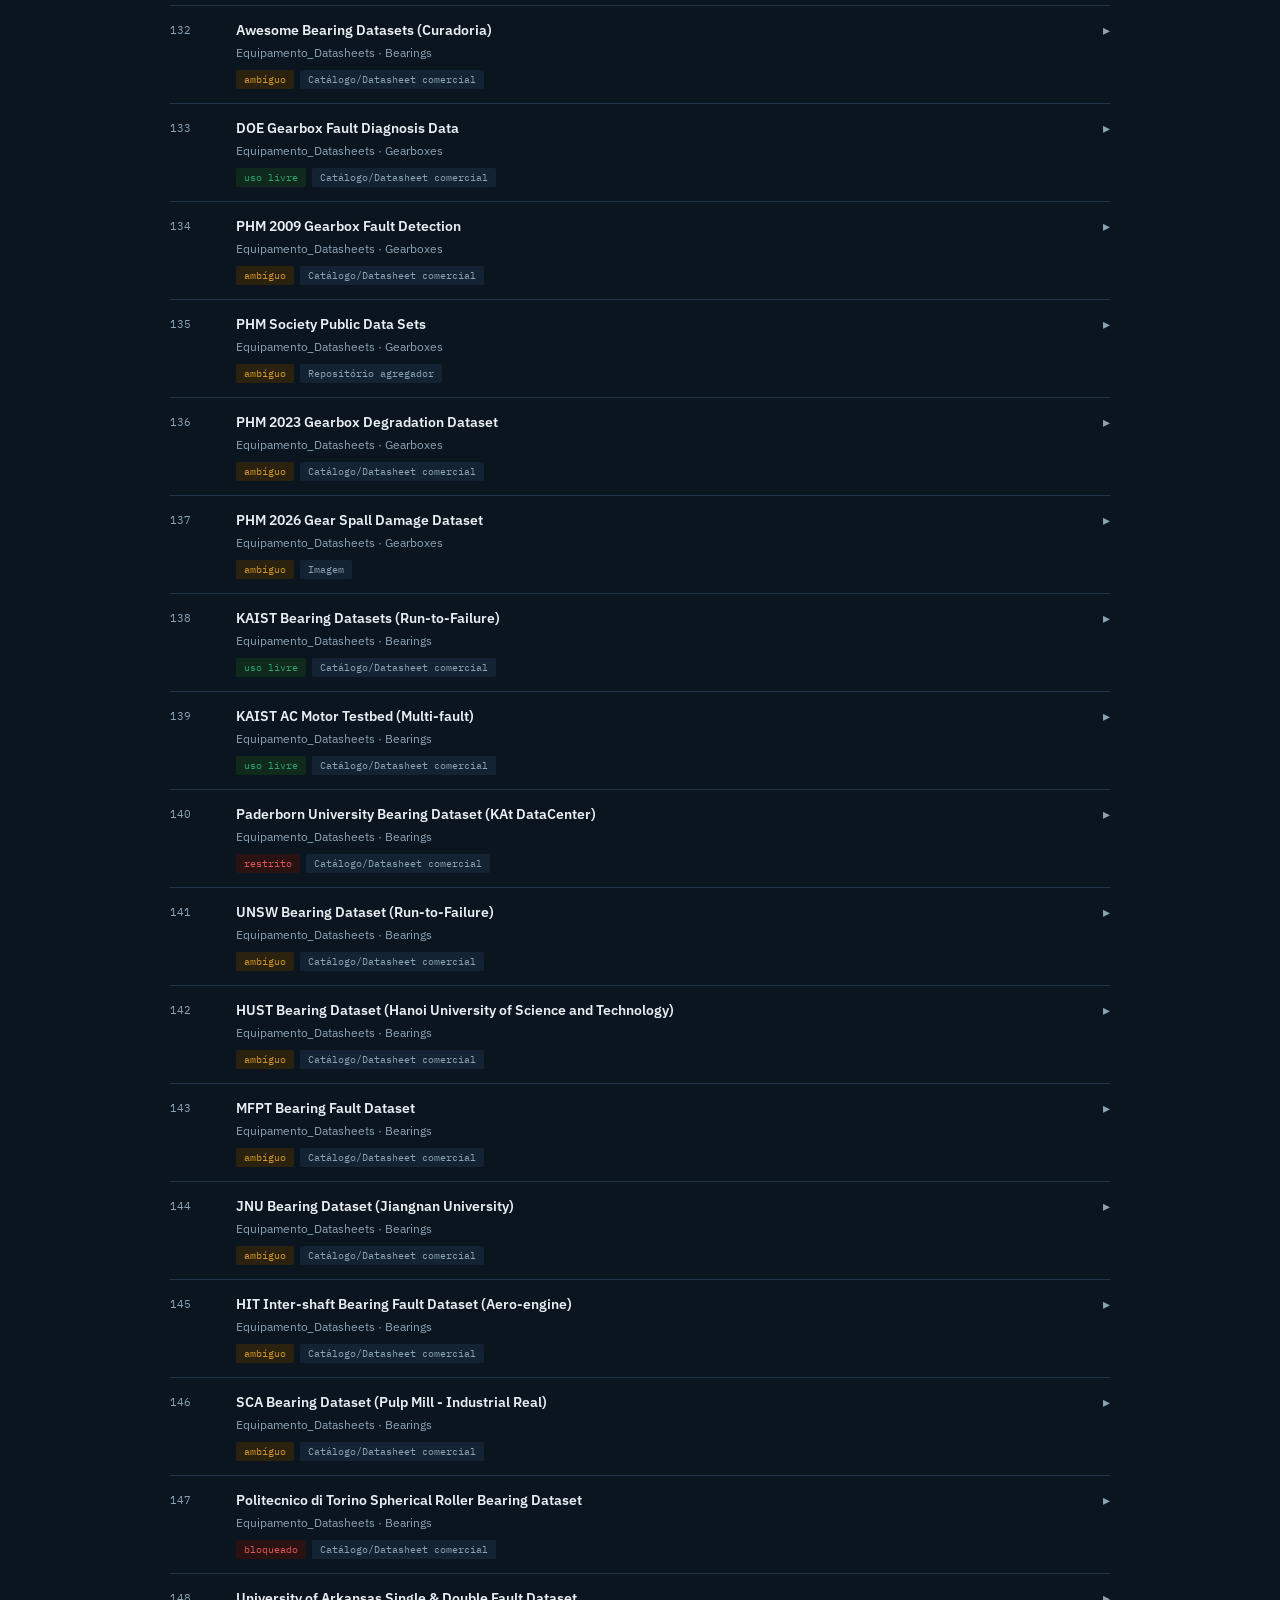
==== commit 988e2f93: "Manutencao: versao em texto (frentes, CSV, llms.txt), fontes hospedadas, titulo, selo sem estouro mo" ====
--- a/index.html
+++ b/index.html
@@ -3,26 +3,24 @@
 <head>
 <meta charset="UTF-8">
 <meta name="viewport" content="width=device-width, initial-scale=1.0">
-<title>Manutenção — projeto industrial</title>
+<title>Manutenção e confiabilidade: 157 fontes de dados para manutenção preditiva | Projeto Industrial</title>
 <meta name="description" content="Catálogo curado de fontes de dado sobre manutenção preditiva e confiabilidade industrial — 157 fontes, com status de licença registrado por fonte.">
 <link rel="icon" type="image/svg+xml" href="favicon.svg">
 <meta property="og:type" content="website">
-<meta property="og:title" content="Manutenção — projeto industrial">
+<meta property="og:title" content="Manutenção e confiabilidade: 157 fontes de dados para manutenção preditiva | Projeto Industrial">
 <meta property="og:description" content="157 fontes de dado sobre manutenção preditiva e confiabilidade, com status de licença por fonte.">
 <meta property="og:image" content="https://projetoindustrial.github.io/manutencao/og-image.png">
 <meta name="twitter:card" content="summary_large_image">
-<link rel="preconnect" href="https://fonts.googleapis.com">
-<link rel="preconnect" href="https://fonts.gstatic.com" crossorigin>
-<link href="https://fonts.googleapis.com/css2?family=Space+Grotesk:wght@500;600;700&family=IBM+Plex+Sans:wght@400;500;600&family=IBM+Plex+Mono:wght@400;500&display=swap" rel="stylesheet">
+<link rel="stylesheet" href="./fonts/fonts.css">
 <style>
   :root{
     --bg:#10161A; --surface:#171F24; --surface2:#1D262C; --border:#2A343A; --border-light:#3A464D;
-    --text:#E7EDF0; --text-soft:#B9C4CA; --muted:#7E8C93; --faint:#5B666C;
+    --text:#E7EDF0; --text-soft:#B9C4CA; --muted:#9EA4A7; --faint:#8D9396; /* DS v2.3: cinzas de texto >= 4,5:1 em todas as superfícies */
     --copper:#E2924D; --copper-dim:#3A2E22;
     --ok:#4FAE8B; --ok-dim:#152722;
     --warn:#D9B24C; --warn-dim:#2E2814;
     --risk:#D9614B; --risk-dim:#2E1C18;
-    --gray:#5B666C; --gray-dim:#1E2427;
+    --gray:#8D9396; --gray-dim:#1E2427;
     --radius:3px;
   }
   *{box-sizing:border-box;}
@@ -118,7 +116,7 @@
   .entry-title{font-size:14px; font-weight:600; color:var(--text);}
   .entry-sub{font-size:11.5px; color:var(--muted); margin-top:2px;}
   .badges{display:flex; gap:6px; margin-top:8px; flex-wrap:wrap;}
-  .badge{font-size:10px; padding:2px 8px; border-radius:2px; font-family:'IBM Plex Mono',monospace; white-space:nowrap;}
+  .badge{font-size:10px; padding:2px 8px; border-radius:2px; font-family:'IBM Plex Mono',monospace; white-space:normal; max-width:100%; overflow-wrap:anywhere;}
   .b-ok{background:var(--ok-dim); color:var(--ok);}
   .b-warn{background:var(--warn-dim); color:var(--warn);}
   .b-risk{background:var(--risk-dim); color:var(--risk);}
@@ -179,7 +177,7 @@
   --color-border-default: #243447;
   --color-border-strong: #5f7890;
   --color-border-focus: #00c4c4;
-  --color-focus-ring: 0 0 0 3px rgba(0, 196, 196, 0.4);
+  --color-focus-ring: 0 0 0 2px #0b1520, 0 0 0 4px #00c4c4;
   --bg:var(--color-surface-page);--surface:var(--color-surface-sidebar);--surface2:var(--color-surface-card);
   --border:var(--color-border-default);--border-light:color-mix(in srgb,var(--color-border-default) 55%,var(--color-border-strong));
   --text:var(--color-text-primary);--text-soft:color-mix(in srgb,var(--color-text-primary) 45%,var(--color-text-secondary));
@@ -193,7 +191,13 @@
 header { background: color-mix(in srgb, var(--color-surface-page) 92%, transparent); }
 .btn-primary { color: var(--color-brand-deep); }
 .btn-primary:hover { background: var(--color-text-link); }
+/* DS v2.1: foco visível e alvos de toque >= 44px */
+:focus-visible { outline: 2px solid var(--color-border-focus); outline-offset: 2px; }
+@media (pointer: coarse) { button, select, summary, [role="button"], [role="tab"] { min-height: 44px; } }
 </style>
+<link rel="canonical" href="https://projetoindustrial.github.io/manutencao/">
+<link rel="alternate" type="text/plain" href="https://projetoindustrial.github.io/manutencao/llms.txt" title="llms.txt">
+<script type="application/ld+json">{"@context": "https://schema.org", "@type": "Dataset", "name": "Manutenção e confiabilidade — fontes de dado", "description": "Catálogo curado de fontes de dado sobre manutenção preditiva e confiabilidade industrial. 157 fontes de dado em 8 frentes; status: CONFIRMADO 89, VERIFICADO 35, CONFIRMADO_RESTRICAO_LICENCA 17, AMBIGUO 14, BLOQUEADO_FERRAMENTA 1, BLOQUEADO 1; risco legal: OK 65, AMBIGUO 60, RESTRITO 23, BLOQUEADO 8, ABERTO 1.", "url": "https://projetoindustrial.github.io/manutencao/", "inLanguage": "pt-BR", "isAccessibleForFree": true, "distribution": [{"@type": "DataDownload", "encodingFormat": "text/csv", "contentUrl": "https://projetoindustrial.github.io/manutencao/dados/catalogo.csv"}, {"@type": "DataDownload", "encodingFormat": "application/x-ndjson", "contentUrl": "https://projetoindustrial.github.io/manutencao/dados/catalogo.jsonl"}]}</script>
 </head>
 <body>
 
@@ -263,7 +267,7 @@
     <label class="toggle"><input type="checkbox" id="onlyOk"> só uso livre confirmado</label>
   </div>
   <div class="count-line" id="countLine"></div>
-  <div class="logbook" id="logbook"></div>
+  <div class="logbook" id="logbook"><div id="estatico"><h2>157 fontes de dado sobre manutenção preditiva</h2><p>157 fontes de dado em 8 frentes; status: CONFIRMADO 89, VERIFICADO 35, CONFIRMADO_RESTRICAO_LICENCA 17, AMBIGUO 14, BLOQUEADO_FERRAMENTA 1, BLOQUEADO 1; risco legal: OK 65, AMBIGUO 60, RESTRITO 23, BLOQUEADO 8, ABERTO 1. Sem JavaScript, leia <a href="frentes/">as frentes de estudo</a> ou baixe <a href="dados/catalogo.csv">o CSV</a>.</p></div></div>
   <div class="legend">
     <span><span class="dot" style="background:#2DA56E"></span>uso livre / OK</span>
     <span><span class="dot" style="background:#D49A2A"></span>ambíguo — leia a licença</span>
@@ -292,6 +296,7 @@
     Dado bruto e metodologia de verificação de fonte vêm do
     <a href="https://projetoindustrial.github.io/industriaedu/" target="_blank">Catálogo de Fontes de Dado Industrial</a>,
     projeto irmão do IndústriaEDU. Cada fonte traz o status de verificação e a licença registrados no catálogo; as marcadas como ambíguas ou não verificadas exigem conferência na página oficial. A licença exibida é um resumo e pode estar desatualizada. Projeto independente, sem vínculo com as organizações citadas.
+    <p style="margin-top:14px">Procura vagas, normas e comunidades de manutenção? Veja o tema <a href="https://projetoindustrial.github.io/recursos/tema-manutencao-pcm.html">Manutenção &amp; PCM</a> em Recursos O&amp;G.</p>
   </div>
 </footer>
 
@@ -426,7 +431,15 @@
         ${s.url?`<a class="visit" href="${safeUrl(s.url)}" target="_blank" rel="noopener">Acessar fonte original →</a>`:""}
       </div>
     </div>`;
-  }).join("") || '<div class="loading">Nenhuma fonte bate com esse filtro.</div>';
+  }).join("") || '<div class="loading">Nenhuma fonte bate com esse filtro.<br><button type="button" class="visit" id="clearFilters" style="margin-top:12px;background:none;cursor:pointer">Limpar filtros</button></div>';
+  const cf = document.getElementById("clearFilters");
+  if(cf) cf.addEventListener("click", ()=>{
+    document.getElementById("searchBox").value = "";
+    document.getElementById("onlyOk").checked = false;
+    activeCluster = null;
+    document.querySelectorAll(".module").forEach(m=>{ m.classList.remove("active"); m.setAttribute("aria-pressed", false); });
+    renderList();
+  });
 
   book.querySelectorAll(".entry").forEach(el=>{
     const head = el.querySelector(".entry-head");
--- a/fonts/fonts.css
+++ b/fonts/fonts.css
@@ -0,0 +1,9 @@
+/* Fontes hospedadas localmente (subconjunto latino, cobre português). Licença OFL: Space Grotesk, IBM Plex. */
+@font-face{font-family:'Space Grotesk';font-style:normal;font-weight:500;font-display:swap;src:url(./space-grotesk-latin-500-normal.woff2) format('woff2')}
+@font-face{font-family:'Space Grotesk';font-style:normal;font-weight:600;font-display:swap;src:url(./space-grotesk-latin-600-normal.woff2) format('woff2')}
+@font-face{font-family:'Space Grotesk';font-style:normal;font-weight:700;font-display:swap;src:url(./space-grotesk-latin-700-normal.woff2) format('woff2')}
+@font-face{font-family:'IBM Plex Sans';font-style:normal;font-weight:400;font-display:swap;src:url(./ibm-plex-sans-latin-400-normal.woff2) format('woff2')}
+@font-face{font-family:'IBM Plex Sans';font-style:normal;font-weight:500;font-display:swap;src:url(./ibm-plex-sans-latin-500-normal.woff2) format('woff2')}
+@font-face{font-family:'IBM Plex Sans';font-style:normal;font-weight:600;font-display:swap;src:url(./ibm-plex-sans-latin-600-normal.woff2) format('woff2')}
+@font-face{font-family:'IBM Plex Mono';font-style:normal;font-weight:400;font-display:swap;src:url(./ibm-plex-mono-latin-400-normal.woff2) format('woff2')}
+@font-face{font-family:'IBM Plex Mono';font-style:normal;font-weight:500;font-display:swap;src:url(./ibm-plex-mono-latin-500-normal.woff2) format('woff2')}
